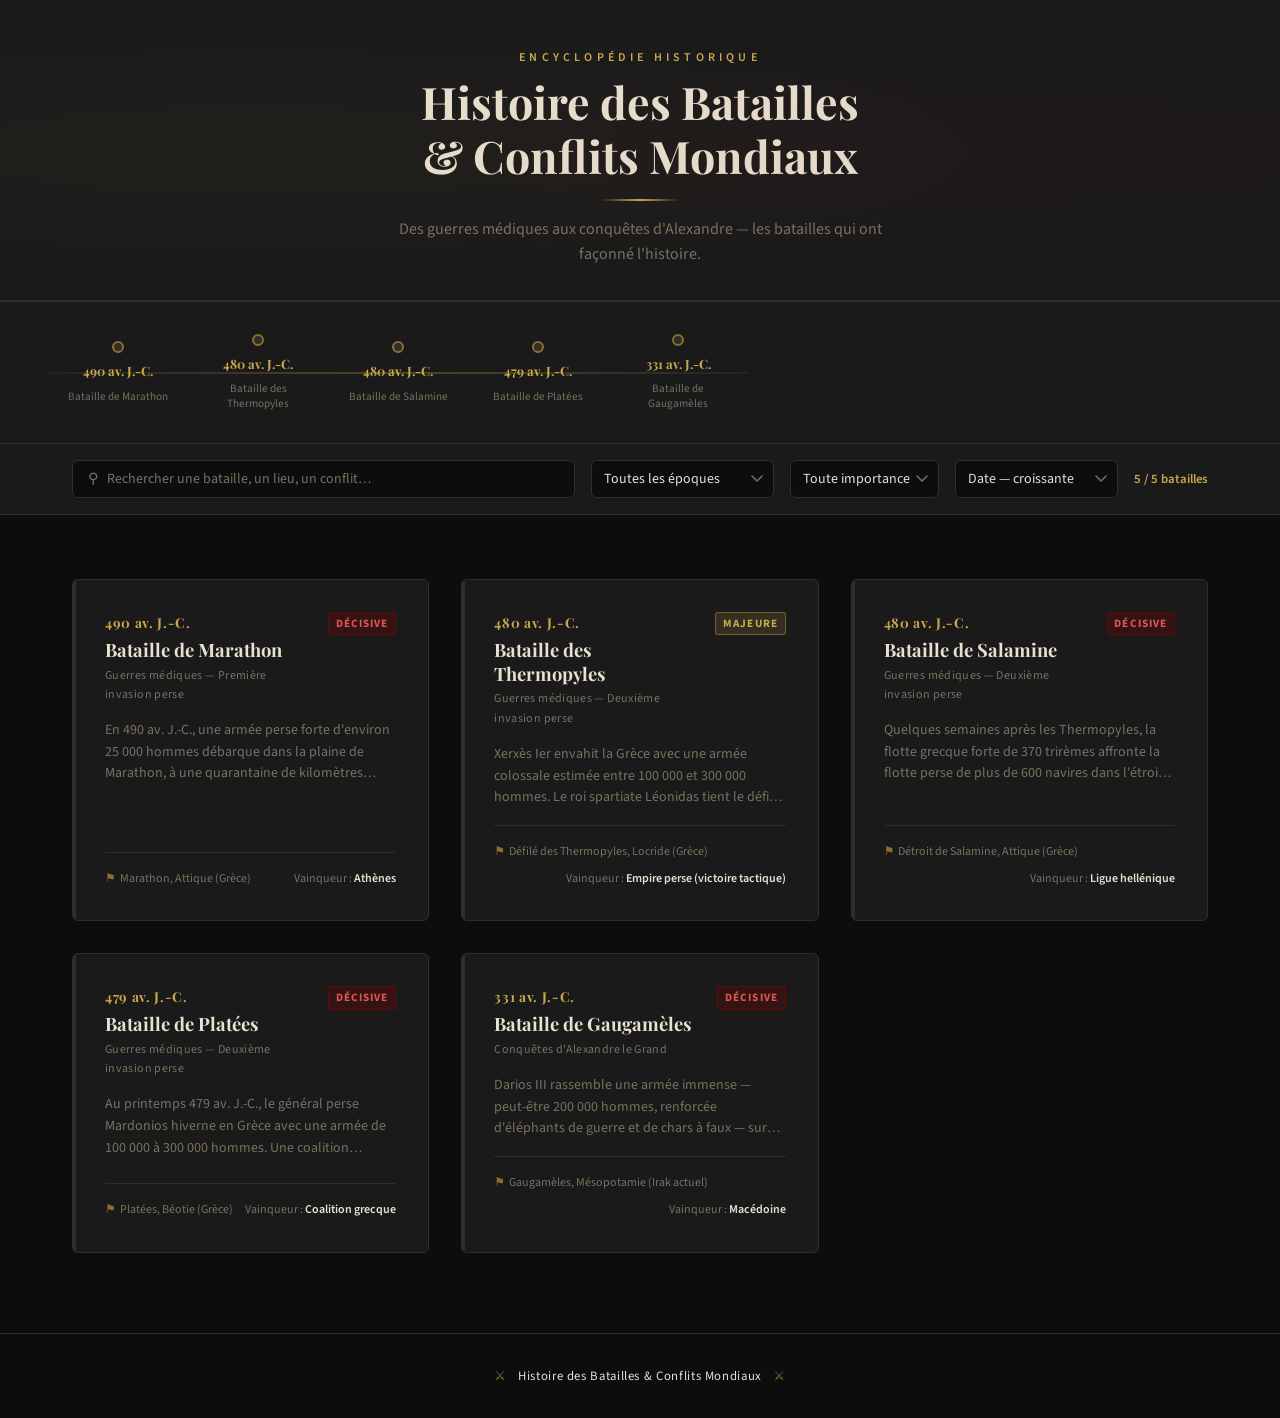
==== index.html @ ebb573db "Initialisation du projet Histoire des Batailles Webapp historique en HTML/CSS/JS vanilla recensant l" ====
<!DOCTYPE html>
<html lang="fr">
<head>
  <meta charset="UTF-8">
  <meta name="viewport" content="width=device-width, initial-scale=1.0">
  <meta name="description" content="Encyclopédie des grandes batailles et conflits de l'histoire mondiale. Explorez Marathon, Thermopyles, Gaugamèles et bien d'autres.">

  <title>Histoire des Batailles &amp; Conflits Mondiaux</title>

  <!-- Polices Google Fonts -->
  <link rel="preconnect" href="https://fonts.googleapis.com">
  <link rel="preconnect" href="https://fonts.gstatic.com" crossorigin>
  <link href="https://fonts.googleapis.com/css2?family=Playfair+Display:wght@400;700&family=Source+Sans+Pro:wght@400;600&display=swap" rel="stylesheet">

  <link rel="stylesheet" href="css/style.css">
</head>

<body data-page="accueil">

  <!-- ======================================================
       EN-TÊTE DU SITE
       ====================================================== -->
  <header class="site-entete" role="banner">
    <div class="conteneur">
      <p class="site-entete__surtitre">Encyclopédie historique</p>
      <h1 class="site-entete__titre">Histoire des Batailles<br>&amp; Conflits Mondiaux</h1>
      <p class="site-entete__sous-titre">
        Des guerres médiques aux conquêtes d'Alexandre — les batailles qui ont façonné l'histoire.
      </p>
    </div>
  </header>

  <!-- ======================================================
       FRISE CHRONOLOGIQUE
       ====================================================== -->
  <section class="frise" aria-label="Frise chronologique des batailles">
    <div class="frise__piste" id="frise-piste" role="list">
      <div class="frise__axe" id="frise-axe">
        <!-- Généré dynamiquement par construireFrise() dans app.js -->
      </div>
    </div>
  </section>

  <!-- ======================================================
       CONTENU PRINCIPAL
       ====================================================== -->
  <main id="contenu-principal">

    <!-- Barre de filtres (sticky) -->
    <div class="barre-filtres" role="search" aria-label="Filtrer les batailles">
      <div class="conteneur">
        <div class="barre-filtres__interieur">

          <!-- Recherche textuelle -->
          <div class="champ-recherche">
            <span class="champ-recherche__icone" aria-hidden="true">⚲</span>
            <input
              type="search"
              id="champ-recherche"
              name="recherche"
              placeholder="Rechercher une bataille, un lieu, un conflit…"
              autocomplete="off"
              spellcheck="false"
              aria-label="Rechercher une bataille"
            >
          </div>

          <!-- Filtre par époque -->
          <select
            id="filtre-epoque"
            class="filtre-select"
            aria-label="Filtrer par époque"
          >
            <option value="toutes">Toutes les époques</option>
            <option value="antiquite">Antiquité</option>
            <option value="moyen-age">Moyen Âge</option>
            <option value="moderne">Époque moderne</option>
            <option value="contemporaine">Époque contemporaine</option>
            <option value="xxe">XXe siècle</option>
          </select>

          <!-- Filtre par importance -->
          <select
            id="filtre-importance"
            class="filtre-select"
            aria-label="Filtrer par importance"
          >
            <option value="toutes">Toute importance</option>
            <option value="decisive">Décisive</option>
            <option value="majeure">Majeure</option>
            <option value="notable">Notable</option>
          </select>

          <!-- Tri -->
          <select
            id="filtre-tri"
            class="filtre-select"
            aria-label="Trier les batailles"
          >
            <option value="date-asc">Date — croissante</option>
            <option value="date-desc">Date — décroissante</option>
            <option value="nom-asc">Nom — A → Z</option>
            <option value="nom-desc">Nom — Z → A</option>
          </select>

          <!-- Compteur de résultats -->
          <p class="compteur-resultats" aria-live="polite" aria-atomic="true">
            <span id="compteur-resultats"></span>
          </p>

        </div>
      </div>
    </div>

    <!-- Grille des batailles -->
    <section class="section-batailles" aria-label="Liste des batailles">
      <div class="conteneur">
        <div
          class="grille-batailles"
          id="grille-batailles"
          role="list"
          aria-label="Cartes des batailles"
        >
          <!-- Généré dynamiquement par afficherBatailles() dans app.js -->
        </div>
      </div>
    </section>

  </main>

  <!-- ======================================================
       PIED DE PAGE
       ====================================================== -->
  <footer class="site-pied" role="contentinfo">
    <div class="conteneur">
      <p>
        <span class="site-pied__ornement" aria-hidden="true">⚔</span>
        Histoire des Batailles &amp; Conflits Mondiaux
        <span class="site-pied__ornement" aria-hidden="true">⚔</span>
      </p>
    </div>
  </footer>

  <!-- Scripts — data.js doit être chargé avant app.js -->
  <script src="js/data.js"></script>
  <script src="js/app.js"></script>

</body>
</html>
---- css/style.css ----
/* ============================================================
   style.css — Histoire des Batailles & Conflits Mondiaux
   Design : "Historique Moderne" — sombre, élégant, sobre
   ============================================================ */

/* ------------------------------------------------------------
   1. VARIABLES & RESET
   ------------------------------------------------------------ */

:root {
  /* Palette */
  --couleur-fond:        #0d0d0d;
  --couleur-surface:     #1a1a1a;
  --couleur-surface-2:   #222222;
  --couleur-bordure:     #2e2e2e;
  --couleur-accent:      #c9a84c;
  --couleur-accent-dim:  #8a6f2e;
  --couleur-accent-2:    #8b0000;
  --couleur-texte:       #e8e0d0;
  --couleur-texte-dim:   #7a7060;

  /* Typographie */
  --police-titre:  'Playfair Display', Georgia, 'Times New Roman', serif;
  --police-corps:  'Source Sans Pro', 'Segoe UI', system-ui, sans-serif;
  --taille-base:   16px;
  --interligne:    1.6;

  /* Espacements */
  --espace-xs:  0.25rem;
  --espace-s:   0.5rem;
  --espace-m:   1rem;
  --espace-l:   2rem;
  --espace-xl:  3rem;
  --espace-xxl: 5rem;

  /* Rayons */
  --rayon-s: 3px;
  --rayon-m: 6px;

  /* Transitions */
  --transition: 0.25s ease;

  /* Largeur contenu */
  --largeur-max: 1200px;
}

*,
*::before,
*::after {
  box-sizing: border-box;
  margin: 0;
  padding: 0;
}

html {
  font-size: var(--taille-base);
  scroll-behavior: smooth;
}

body {
  background-color: var(--couleur-fond);
  color: var(--couleur-texte);
  font-family: var(--police-corps);
  line-height: var(--interligne);
  min-height: 100vh;
}

/* ------------------------------------------------------------
   2. TYPOGRAPHIE
   ------------------------------------------------------------ */

h1, h2, h3, h4 {
  font-family: var(--police-titre);
  font-weight: 700;
  line-height: 1.2;
  color: var(--couleur-texte);
}

h1 { font-size: clamp(1.8rem, 4vw, 2.8rem); }
h2 { font-size: clamp(1.4rem, 3vw, 2rem); }
h3 { font-size: clamp(1.1rem, 2vw, 1.4rem); }
h4 { font-size: 1rem; letter-spacing: 0.05em; text-transform: uppercase; }

p {
  margin-bottom: var(--espace-m);
  color: var(--couleur-texte);
}

p:last-child {
  margin-bottom: 0;
}

a {
  color: var(--couleur-accent);
  text-decoration: none;
  transition: color var(--transition);
}

a:hover {
  color: var(--couleur-texte);
}

strong {
  color: var(--couleur-accent);
  font-weight: 600;
}

/* ------------------------------------------------------------
   3. UTILITAIRES
   ------------------------------------------------------------ */

.conteneur {
  width: 100%;
  max-width: var(--largeur-max);
  margin: 0 auto;
  padding: 0 var(--espace-l);
}

/* Séparateur ornemental */
.separateur {
  display: flex;
  align-items: center;
  gap: var(--espace-m);
  margin: var(--espace-l) 0;
  color: var(--couleur-accent-dim);
  font-family: var(--police-titre);
  font-size: 1.2rem;
  letter-spacing: 0.2em;
}

.separateur::before,
.separateur::after {
  content: '';
  flex: 1;
  height: 1px;
  background: linear-gradient(to right, transparent, var(--couleur-accent-dim), transparent);
}

/* Badge importance */
.badge {
  display: inline-block;
  padding: 0.15em 0.6em;
  font-size: 0.7rem;
  font-family: var(--police-corps);
  font-weight: 700;
  letter-spacing: 0.1em;
  text-transform: uppercase;
  border-radius: var(--rayon-s);
  white-space: nowrap;
}

.badge-decisive {
  background-color: rgba(139, 0, 0, 0.25);
  color: #e05555;
  border: 1px solid rgba(139, 0, 0, 0.5);
}

.badge-majeure {
  background-color: rgba(201, 168, 76, 0.15);
  color: var(--couleur-accent);
  border: 1px solid rgba(201, 168, 76, 0.4);
}

.badge-notable {
  background-color: rgba(122, 112, 96, 0.15);
  color: var(--couleur-texte-dim);
  border: 1px solid rgba(122, 112, 96, 0.4);
}

/* Icône ornementale */
.ornement {
  color: var(--couleur-accent-dim);
  font-size: 1.4rem;
  line-height: 1;
}

/* ------------------------------------------------------------
   4. EN-TÊTE DU SITE
   ------------------------------------------------------------ */

.site-entete {
  position: relative;
  background-color: var(--couleur-surface);
  border-bottom: 1px solid var(--couleur-bordure);
  padding: var(--espace-xl) 0 var(--espace-l);
  text-align: center;
  overflow: hidden;
}

/* Texture de fond subtile */
.site-entete::before {
  content: '';
  position: absolute;
  inset: 0;
  background-image:
    radial-gradient(ellipse at 20% 50%, rgba(201, 168, 76, 0.04) 0%, transparent 60%),
    radial-gradient(ellipse at 80% 50%, rgba(139, 0, 0, 0.04) 0%, transparent 60%);
  pointer-events: none;
}

.site-entete__surtitre {
  font-family: var(--police-corps);
  font-size: 0.75rem;
  font-weight: 600;
  letter-spacing: 0.35em;
  text-transform: uppercase;
  color: var(--couleur-accent);
  margin-bottom: var(--espace-s);
}

.site-entete__titre {
  margin-bottom: var(--espace-s);
}

/* Ligne décorative sous le titre */
.site-entete__titre::after {
  content: '';
  display: block;
  width: 80px;
  height: 2px;
  background: linear-gradient(to right, transparent, var(--couleur-accent), transparent);
  margin: var(--espace-m) auto 0;
}

.site-entete__sous-titre {
  color: var(--couleur-texte-dim);
  font-size: 1rem;
  max-width: 500px;
  margin: var(--espace-m) auto 0;
}

/* ------------------------------------------------------------
   5. NAVIGATION / BARRE DE RETOUR
   ------------------------------------------------------------ */

.barre-nav {
  display: flex;
  align-items: center;
  gap: var(--espace-m);
  padding: var(--espace-m) 0;
  border-bottom: 1px solid var(--couleur-bordure);
  margin-bottom: var(--espace-l);
}

.btn-retour {
  display: inline-flex;
  align-items: center;
  gap: var(--espace-s);
  color: var(--couleur-texte-dim);
  font-size: 0.875rem;
  letter-spacing: 0.05em;
  transition: color var(--transition);
  cursor: pointer;
  background: none;
  border: none;
  font-family: var(--police-corps);
}

.btn-retour:hover {
  color: var(--couleur-accent);
}

.btn-retour__fleche {
  font-size: 1rem;
  transition: transform var(--transition);
}

.btn-retour:hover .btn-retour__fleche {
  transform: translateX(-3px);
}

/* ------------------------------------------------------------
   6. FRISE CHRONOLOGIQUE
   ------------------------------------------------------------ */

.frise {
  background-color: var(--couleur-surface);
  border-top: 1px solid var(--couleur-bordure);
  border-bottom: 1px solid var(--couleur-bordure);
  padding: var(--espace-m) 0;
  overflow: hidden;
  position: relative;
}

/* Dégradés de fondu sur les bords */
.frise::before,
.frise::after {
  content: '';
  position: absolute;
  top: 0;
  bottom: 0;
  width: 80px;
  z-index: 2;
  pointer-events: none;
}

.frise::before {
  left: 0;
  background: linear-gradient(to right, var(--couleur-surface), transparent);
}

.frise::after {
  right: 0;
  background: linear-gradient(to left, var(--couleur-surface), transparent);
}

.frise__piste {
  display: flex;
  align-items: center;
  gap: 0;
  overflow-x: auto;
  scrollbar-width: none; /* Firefox */
  padding: var(--espace-s) var(--espace-xl);
  cursor: grab;
  user-select: none;
}

.frise__piste::-webkit-scrollbar {
  display: none;
}

.frise__piste:active {
  cursor: grabbing;
}

/* Axe de la frise */
.frise__axe {
  display: flex;
  align-items: center;
  gap: 0;
  position: relative;
}

.frise__axe::before {
  content: '';
  position: absolute;
  top: 50%;
  left: 0;
  right: 0;
  height: 1px;
  background: linear-gradient(to right, var(--couleur-bordure), var(--couleur-accent-dim), var(--couleur-bordure));
  transform: translateY(-50%);
  z-index: 0;
}

/* Élément de la frise */
.frise__item {
  display: flex;
  flex-direction: column;
  align-items: center;
  gap: var(--espace-s);
  min-width: 140px;
  padding: var(--espace-s);
  position: relative;
  z-index: 1;
  cursor: pointer;
  transition: transform var(--transition);
}

.frise__item:hover {
  transform: translateY(-2px);
}

.frise__item--actif .frise__point {
  background-color: var(--couleur-accent);
  box-shadow: 0 0 0 4px rgba(201, 168, 76, 0.2);
}

.frise__point {
  width: 12px;
  height: 12px;
  border-radius: 50%;
  background-color: var(--couleur-bordure);
  border: 2px solid var(--couleur-accent-dim);
  transition: background-color var(--transition), box-shadow var(--transition);
  flex-shrink: 0;
}

.frise__item:hover .frise__point {
  background-color: var(--couleur-accent);
}

.frise__date {
  font-family: var(--police-titre);
  font-size: 0.8rem;
  color: var(--couleur-accent);
  font-weight: 700;
  white-space: nowrap;
}

.frise__nom {
  font-size: 0.7rem;
  color: var(--couleur-texte-dim);
  text-align: center;
  line-height: 1.3;
  max-width: 110px;
  transition: color var(--transition);
}

.frise__item:hover .frise__nom {
  color: var(--couleur-texte);
}

/* ------------------------------------------------------------
   7. BARRE DE FILTRES
   ------------------------------------------------------------ */

.barre-filtres {
  background-color: var(--couleur-surface);
  border-bottom: 1px solid var(--couleur-bordure);
  padding: var(--espace-m) 0;
  position: sticky;
  top: 0;
  z-index: 10;
}

.barre-filtres__interieur {
  display: flex;
  flex-wrap: wrap;
  align-items: center;
  gap: var(--espace-m);
}

/* Champ de recherche */
.champ-recherche {
  position: relative;
  flex: 1;
  min-width: 220px;
}

.champ-recherche__icone {
  position: absolute;
  left: var(--espace-m);
  top: 50%;
  transform: translateY(-50%);
  color: var(--couleur-texte-dim);
  font-size: 0.9rem;
  pointer-events: none;
}

#champ-recherche {
  width: 100%;
  background-color: var(--couleur-fond);
  border: 1px solid var(--couleur-bordure);
  border-radius: var(--rayon-m);
  color: var(--couleur-texte);
  font-family: var(--police-corps);
  font-size: 0.875rem;
  padding: 0.55em 1em 0.55em 2.4em;
  transition: border-color var(--transition), box-shadow var(--transition);
  outline: none;
}

#champ-recherche::placeholder {
  color: var(--couleur-texte-dim);
}

#champ-recherche:focus {
  border-color: var(--couleur-accent-dim);
  box-shadow: 0 0 0 3px rgba(201, 168, 76, 0.1);
}

/* Selects */
.filtre-select {
  background-color: var(--couleur-fond);
  border: 1px solid var(--couleur-bordure);
  border-radius: var(--rayon-m);
  color: var(--couleur-texte);
  font-family: var(--police-corps);
  font-size: 0.875rem;
  padding: 0.55em 2em 0.55em 0.85em;
  cursor: pointer;
  transition: border-color var(--transition);
  outline: none;
  appearance: none;
  background-image: url("data:image/svg+xml,%3Csvg xmlns='http://www.w3.org/2000/svg' width='12' height='8' viewBox='0 0 12 8'%3E%3Cpath d='M1 1l5 5 5-5' stroke='%237a7060' stroke-width='1.5' fill='none' stroke-linecap='round'/%3E%3C/svg%3E");
  background-repeat: no-repeat;
  background-position: right 0.7em center;
}

.filtre-select:focus,
.filtre-select:hover {
  border-color: var(--couleur-accent-dim);
}

.filtre-select option {
  background-color: var(--couleur-surface);
}

/* Compteur de résultats */
.compteur-resultats {
  font-size: 0.8rem;
  color: var(--couleur-texte-dim);
  margin-left: auto;
  white-space: nowrap;
}

.compteur-resultats span {
  color: var(--couleur-accent);
  font-weight: 600;
}

/* ------------------------------------------------------------
   8. GRILLE DE CARTES
   ------------------------------------------------------------ */

.section-batailles {
  padding: var(--espace-l) 0 var(--espace-xxl);
}

.grille-batailles {
  display: grid;
  grid-template-columns: repeat(auto-fill, minmax(320px, 1fr));
  gap: var(--espace-l);
  margin-top: var(--espace-l);
}

/* Message "aucun résultat" */
.message-vide {
  grid-column: 1 / -1;
  text-align: center;
  padding: var(--espace-xxl) 0;
  color: var(--couleur-texte-dim);
}

.message-vide__icone {
  font-size: 2.5rem;
  margin-bottom: var(--espace-m);
  opacity: 0.4;
}

.message-vide__titre {
  font-family: var(--police-titre);
  font-size: 1.2rem;
  color: var(--couleur-texte-dim);
  margin-bottom: var(--espace-s);
}

/* ------------------------------------------------------------
   9. CARTE DE BATAILLE
   ------------------------------------------------------------ */

.carte-bataille {
  background-color: var(--couleur-surface);
  border: 1px solid var(--couleur-bordure);
  border-radius: var(--rayon-m);
  padding: var(--espace-l);
  cursor: pointer;
  transition:
    border-color var(--transition),
    transform var(--transition),
    box-shadow var(--transition);
  display: flex;
  flex-direction: column;
  gap: var(--espace-m);
  position: relative;
  overflow: hidden;
}

/* Barre colorée sur le bord gauche */
.carte-bataille::before {
  content: '';
  position: absolute;
  left: 0;
  top: 0;
  bottom: 0;
  width: 3px;
  background-color: var(--couleur-bordure);
  transition: background-color var(--transition);
}

.carte-bataille:hover::before {
  background-color: var(--couleur-accent);
}

.carte-bataille:hover {
  border-color: var(--couleur-accent-dim);
  transform: translateY(-3px);
  box-shadow:
    0 8px 24px rgba(0, 0, 0, 0.4),
    0 0 0 1px rgba(201, 168, 76, 0.1);
}

/* En-tête de la carte */
.carte-bataille__entete {
  display: flex;
  align-items: flex-start;
  justify-content: space-between;
  gap: var(--espace-m);
}

.carte-bataille__date {
  font-family: var(--police-titre);
  font-size: 0.85rem;
  color: var(--couleur-accent);
  font-weight: 700;
  letter-spacing: 0.05em;
  white-space: nowrap;
}

.carte-bataille__nom {
  font-family: var(--police-titre);
  font-size: 1.15rem;
  color: var(--couleur-texte);
  line-height: 1.3;
  margin: var(--espace-xs) 0;
}

.carte-bataille__conflit {
  font-size: 0.75rem;
  color: var(--couleur-texte-dim);
  letter-spacing: 0.03em;
}

/* Corps de la carte */
.carte-bataille__corps {
  flex: 1;
}

.carte-bataille__description {
  font-size: 0.875rem;
  color: var(--couleur-texte-dim);
  line-height: 1.55;
  /* Limite à 3 lignes */
  display: -webkit-box;
  -webkit-line-clamp: 3;
  -webkit-box-orient: vertical;
  overflow: hidden;
  margin-bottom: 0;
}

/* Métadonnées */
.carte-bataille__meta {
  display: flex;
  flex-wrap: wrap;
  align-items: center;
  gap: var(--espace-s);
  padding-top: var(--espace-m);
  border-top: 1px solid var(--couleur-bordure);
}

.carte-bataille__lieu {
  display: flex;
  align-items: center;
  gap: var(--espace-xs);
  font-size: 0.75rem;
  color: var(--couleur-texte-dim);
}

.carte-bataille__lieu-icone {
  color: var(--couleur-accent-dim);
}

.carte-bataille__vainqueur {
  margin-left: auto;
  font-size: 0.75rem;
  color: var(--couleur-texte-dim);
}

.carte-bataille__vainqueur strong {
  color: var(--couleur-texte);
  font-size: inherit;
}

/* ------------------------------------------------------------
   10. PAGE DÉTAIL D'UNE BATAILLE
   ------------------------------------------------------------ */

.page-detail {
  padding-bottom: var(--espace-xxl);
}

/* En-tête de la bataille */
.detail-entete {
  padding: var(--espace-xl) 0 var(--espace-l);
  border-bottom: 1px solid var(--couleur-bordure);
  position: relative;
}

.detail-entete::after {
  content: '';
  position: absolute;
  bottom: -1px;
  left: 0;
  width: 60px;
  height: 2px;
  background-color: var(--couleur-accent);
}

.detail-entete__surtitre {
  display: flex;
  align-items: center;
  gap: var(--espace-m);
  margin-bottom: var(--espace-m);
  flex-wrap: wrap;
}

.detail-entete__date {
  font-family: var(--police-titre);
  font-size: 1rem;
  color: var(--couleur-accent);
  font-weight: 700;
}

.detail-entete__conflit {
  font-size: 0.8rem;
  color: var(--couleur-texte-dim);
  letter-spacing: 0.05em;
}

.detail-entete__titre {
  margin-bottom: var(--espace-m);
}

.detail-entete__lieu {
  display: flex;
  align-items: center;
  gap: var(--espace-s);
  font-size: 0.9rem;
  color: var(--couleur-texte-dim);
}

/* Corps du détail */
.detail-corps {
  display: grid;
  grid-template-columns: 1fr 340px;
  gap: var(--espace-xl);
  margin-top: var(--espace-xl);
  align-items: start;
}

/* Colonne principale */
.detail-principal {
  display: flex;
  flex-direction: column;
  gap: var(--espace-l);
}

.detail-section__titre {
  display: flex;
  align-items: center;
  gap: var(--espace-m);
  margin-bottom: var(--espace-m);
  color: var(--couleur-accent);
  font-size: 0.75rem;
  font-weight: 700;
  letter-spacing: 0.2em;
  text-transform: uppercase;
}

.detail-section__titre::after {
  content: '';
  flex: 1;
  height: 1px;
  background-color: var(--couleur-bordure);
}

.detail-section__texte {
  color: var(--couleur-texte);
  font-size: 0.975rem;
  line-height: 1.75;
}

/* Colonne latérale — fiche récapitulative */
.detail-fiche {
  background-color: var(--couleur-surface);
  border: 1px solid var(--couleur-bordure);
  border-radius: var(--rayon-m);
  overflow: hidden;
  position: sticky;
  top: calc(var(--espace-l) + 60px);
}

.detail-fiche__titre {
  background-color: var(--couleur-surface-2);
  border-bottom: 1px solid var(--couleur-bordure);
  padding: var(--espace-m) var(--espace-l);
  font-size: 0.7rem;
  font-weight: 700;
  letter-spacing: 0.2em;
  text-transform: uppercase;
  color: var(--couleur-accent);
}

.detail-fiche__contenu {
  padding: 0;
}

.detail-fiche__ligne {
  display: flex;
  gap: var(--espace-m);
  padding: var(--espace-m) var(--espace-l);
  border-bottom: 1px solid var(--couleur-bordure);
}

.detail-fiche__ligne:last-child {
  border-bottom: none;
}

.detail-fiche__cle {
  font-size: 0.75rem;
  color: var(--couleur-texte-dim);
  text-transform: uppercase;
  letter-spacing: 0.08em;
  min-width: 90px;
  flex-shrink: 0;
  padding-top: 0.1em;
}

.detail-fiche__valeur {
  font-size: 0.875rem;
  color: var(--couleur-texte);
  line-height: 1.4;
}

/* Belligérants */
.detail-belligerants {
  background-color: var(--couleur-surface);
  border: 1px solid var(--couleur-bordure);
  border-radius: var(--rayon-m);
  padding: var(--espace-l);
  display: grid;
  grid-template-columns: 1fr auto 1fr;
  align-items: center;
  gap: var(--espace-m);
  text-align: center;
}

.belligerant__label {
  font-size: 0.65rem;
  color: var(--couleur-texte-dim);
  letter-spacing: 0.15em;
  text-transform: uppercase;
  margin-bottom: var(--espace-xs);
}

.belligerant__nom {
  font-family: var(--police-titre);
  font-size: 1rem;
  color: var(--couleur-texte);
  line-height: 1.3;
}

.belligerant--vainqueur .belligerant__nom {
  color: var(--couleur-accent);
}

.belligerant__couronne {
  font-size: 1rem;
  display: block;
  margin-bottom: var(--espace-xs);
}

.vs-separateur {
  font-family: var(--police-titre);
  font-size: 1.5rem;
  color: var(--couleur-accent-2);
  font-weight: 700;
  opacity: 0.7;
}

/* ------------------------------------------------------------
   11. MESSAGE D'ERREUR (bataille non trouvée)
   ------------------------------------------------------------ */

.page-erreur {
  display: flex;
  flex-direction: column;
  align-items: center;
  justify-content: center;
  min-height: 50vh;
  text-align: center;
  padding: var(--espace-xxl) var(--espace-l);
}

.page-erreur__code {
  font-family: var(--police-titre);
  font-size: 5rem;
  color: var(--couleur-bordure);
  line-height: 1;
  margin-bottom: var(--espace-m);
}

.page-erreur__titre {
  font-size: 1.3rem;
  color: var(--couleur-texte-dim);
  margin-bottom: var(--espace-s);
}

.page-erreur__message {
  font-size: 0.9rem;
  color: var(--couleur-texte-dim);
  max-width: 380px;
  margin-bottom: var(--espace-l);
}

/* ------------------------------------------------------------
   12. PIED DE PAGE
   ------------------------------------------------------------ */

.site-pied {
  border-top: 1px solid var(--couleur-bordure);
  padding: var(--espace-l) 0;
  text-align: center;
  color: var(--couleur-texte-dim);
  font-size: 0.8rem;
  letter-spacing: 0.05em;
}

.site-pied__ornement {
  color: var(--couleur-accent-dim);
  margin: 0 var(--espace-s);
}

/* ------------------------------------------------------------
   13. RESPONSIVE
   ------------------------------------------------------------ */

@media (max-width: 900px) {
  .detail-corps {
    grid-template-columns: 1fr;
  }

  .detail-fiche {
    position: static;
  }
}

@media (max-width: 640px) {
  .conteneur {
    padding: 0 var(--espace-m);
  }

  .grille-batailles {
    grid-template-columns: 1fr;
  }

  .barre-filtres__interieur {
    flex-direction: column;
    align-items: stretch;
  }

  .champ-recherche {
    min-width: unset;
  }

  .compteur-resultats {
    margin-left: 0;
  }

  .detail-belligerants {
    grid-template-columns: 1fr;
    gap: var(--espace-s);
  }

  .vs-separateur {
    transform: rotate(90deg);
  }
}

@media (max-width: 480px) {
  .site-entete {
    padding: var(--espace-l) 0 var(--espace-m);
  }

  .carte-bataille {
    padding: var(--espace-m);
  }

  .detail-entete__surtitre {
    flex-direction: column;
    align-items: flex-start;
    gap: var(--espace-xs);
  }
}
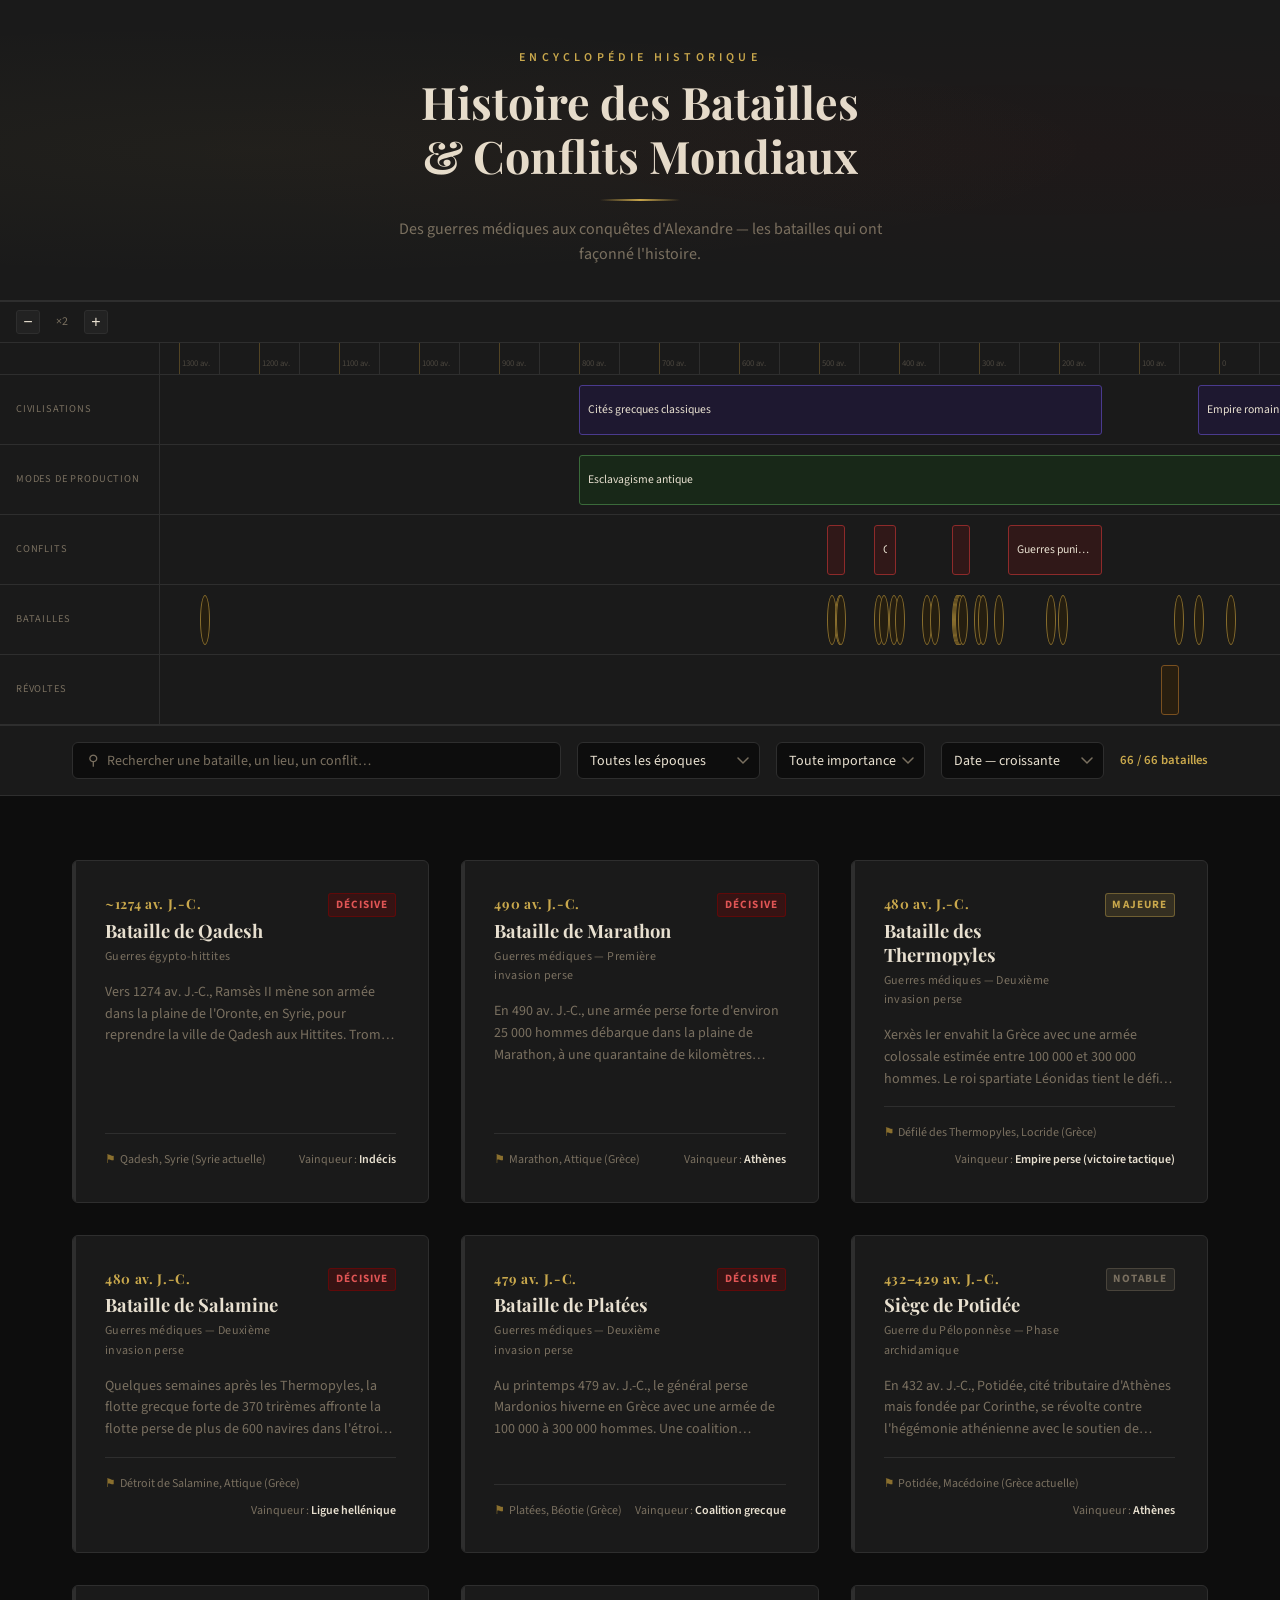
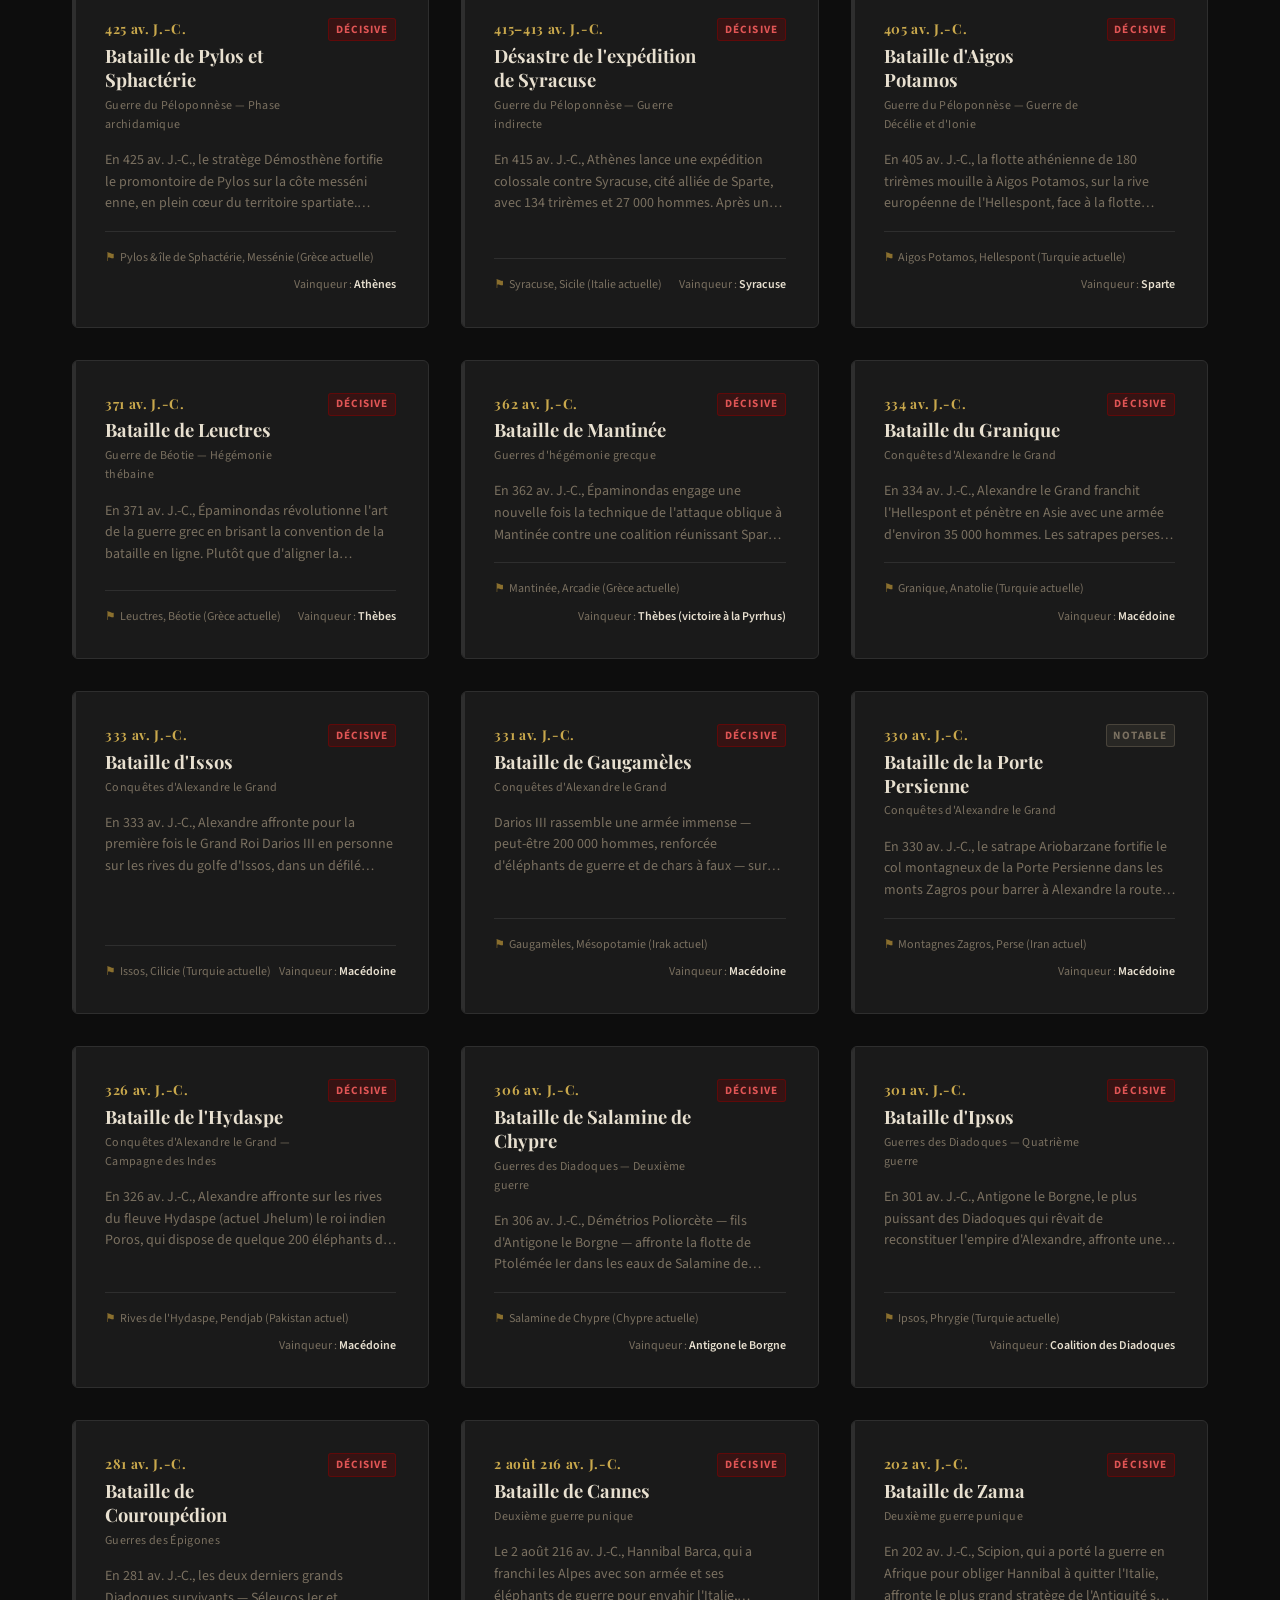
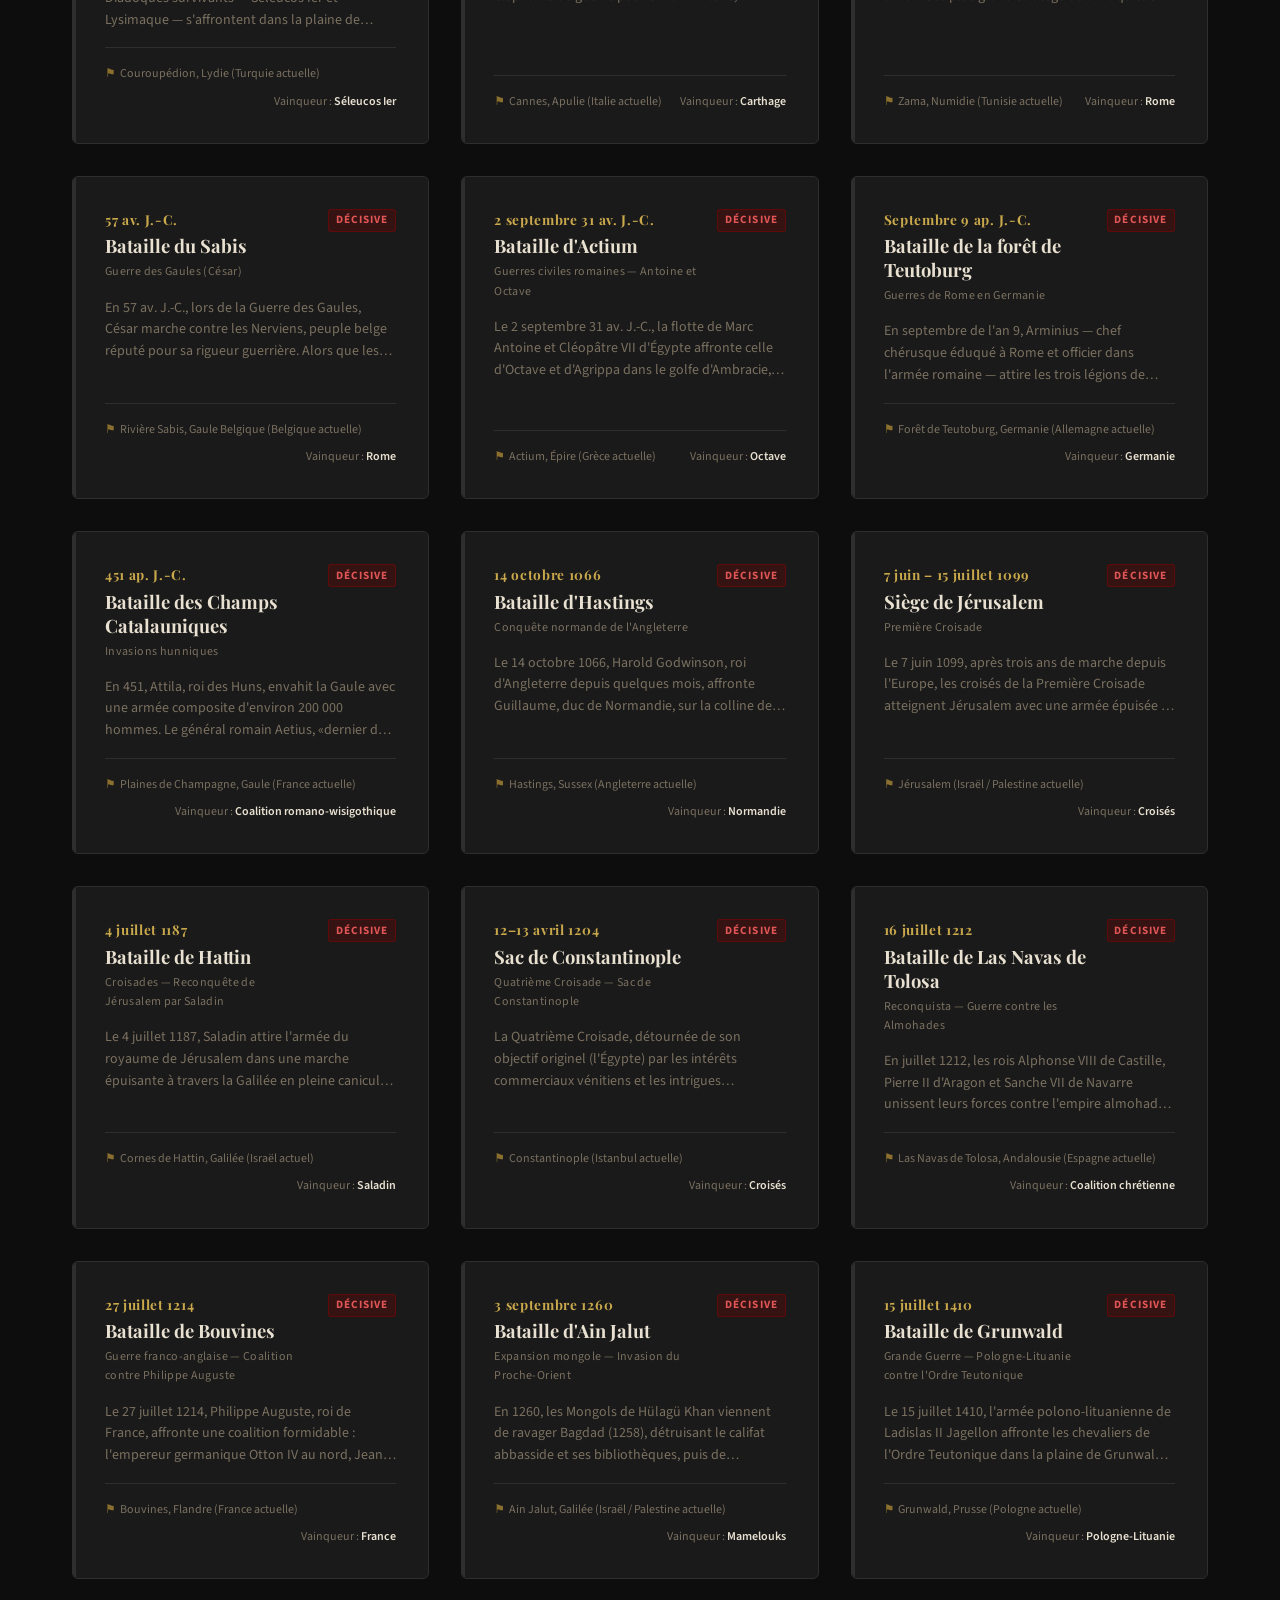
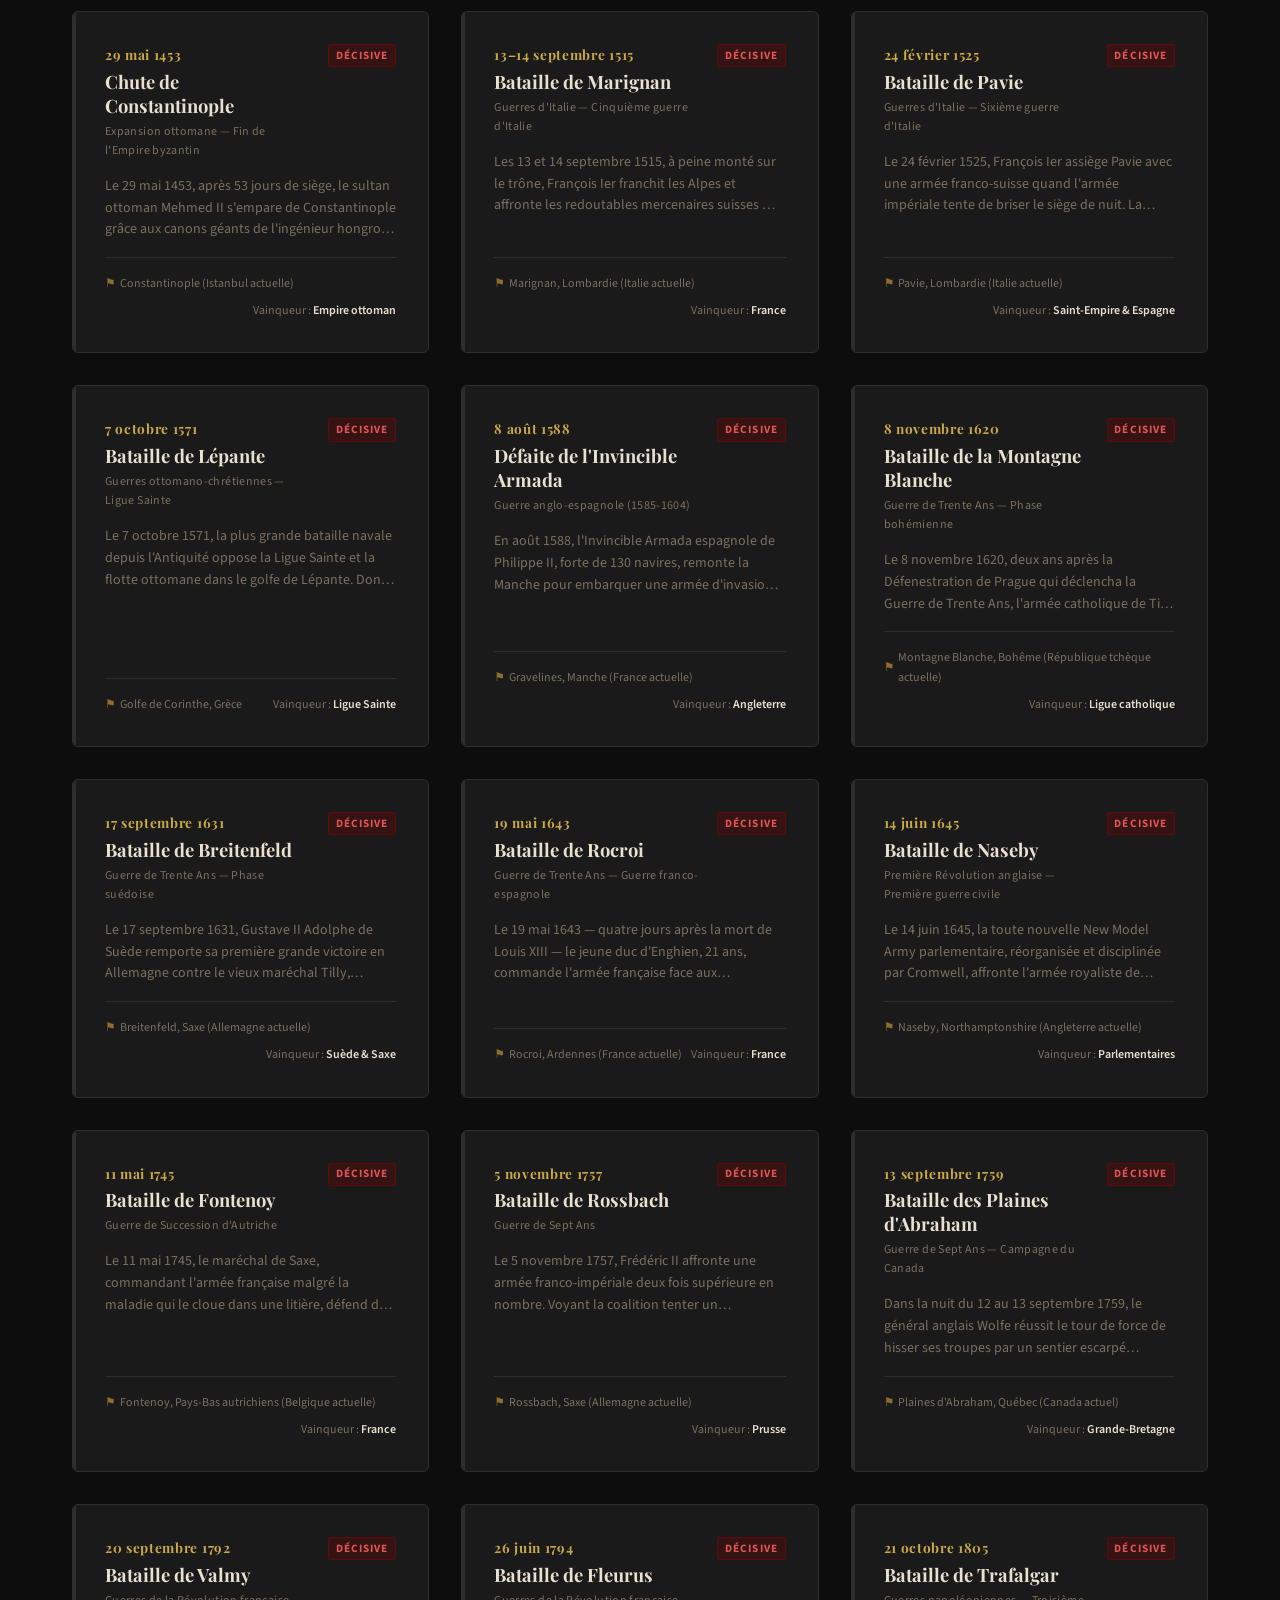
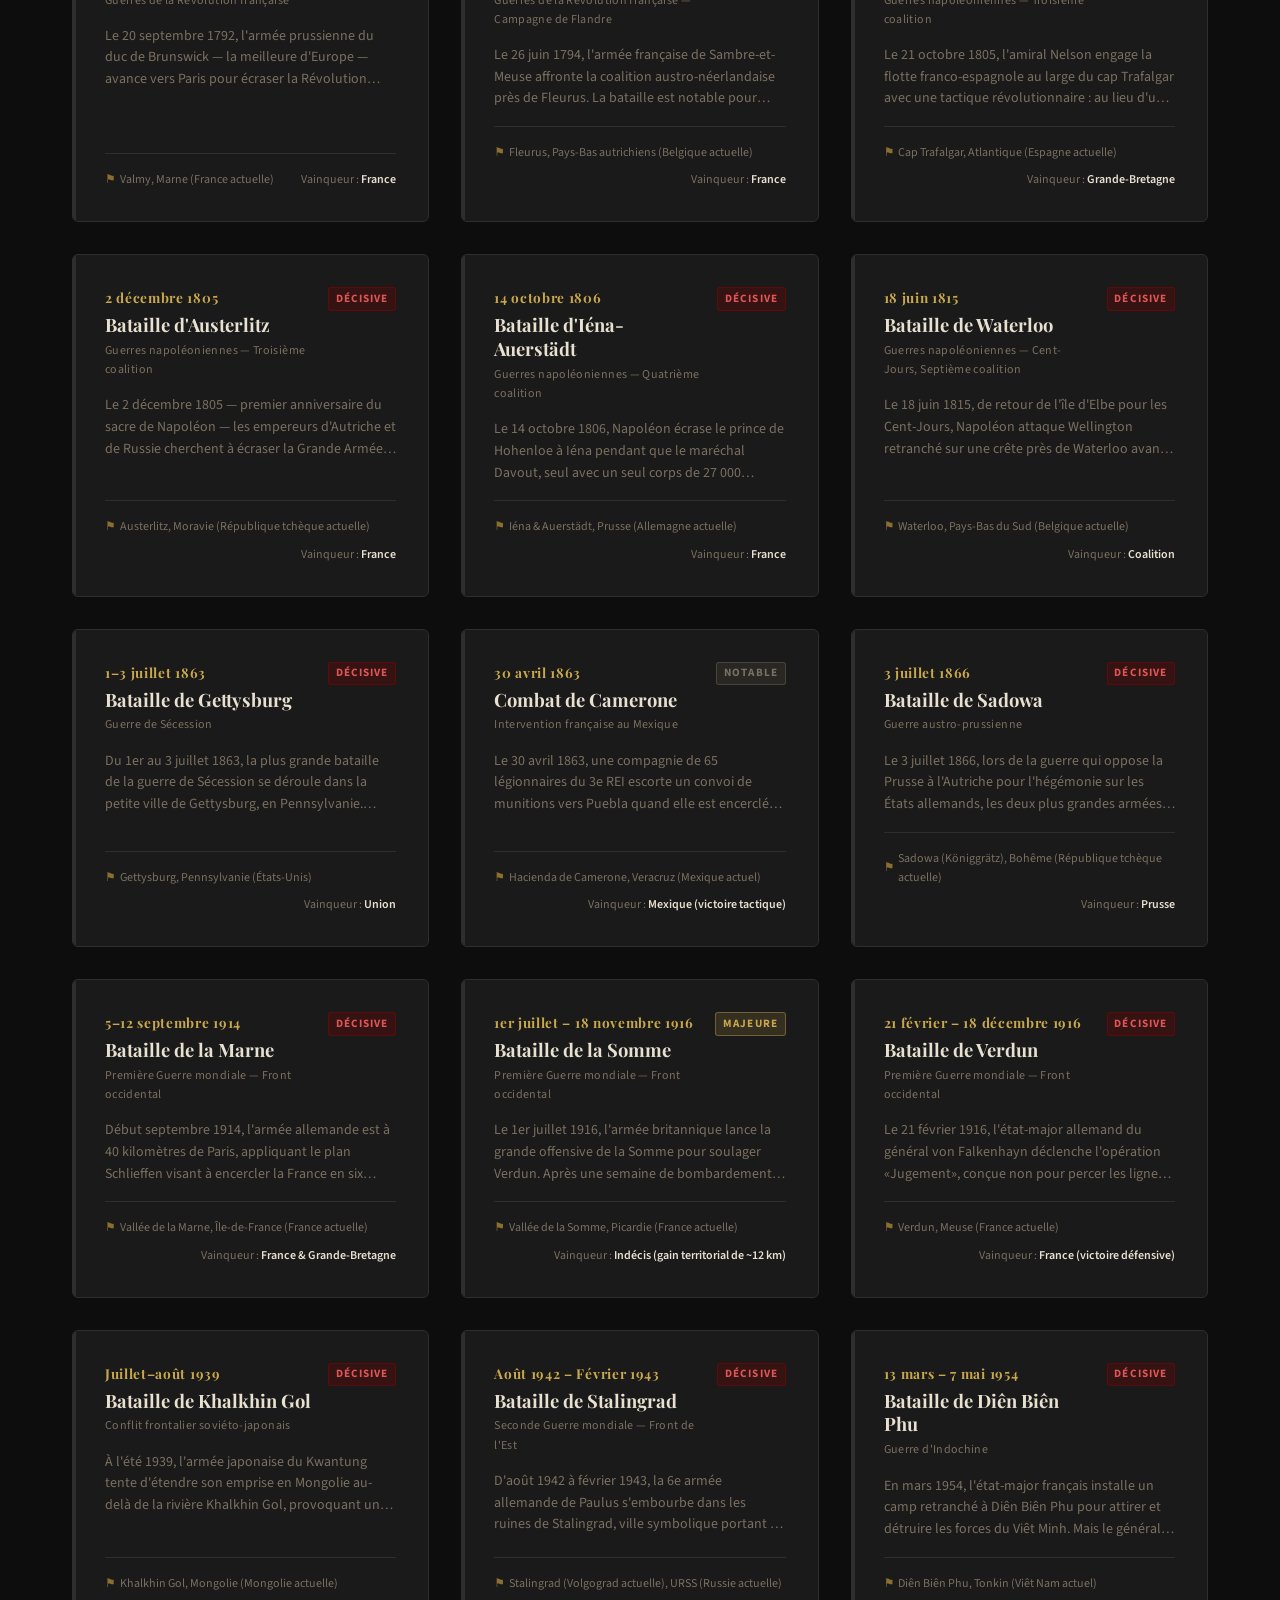
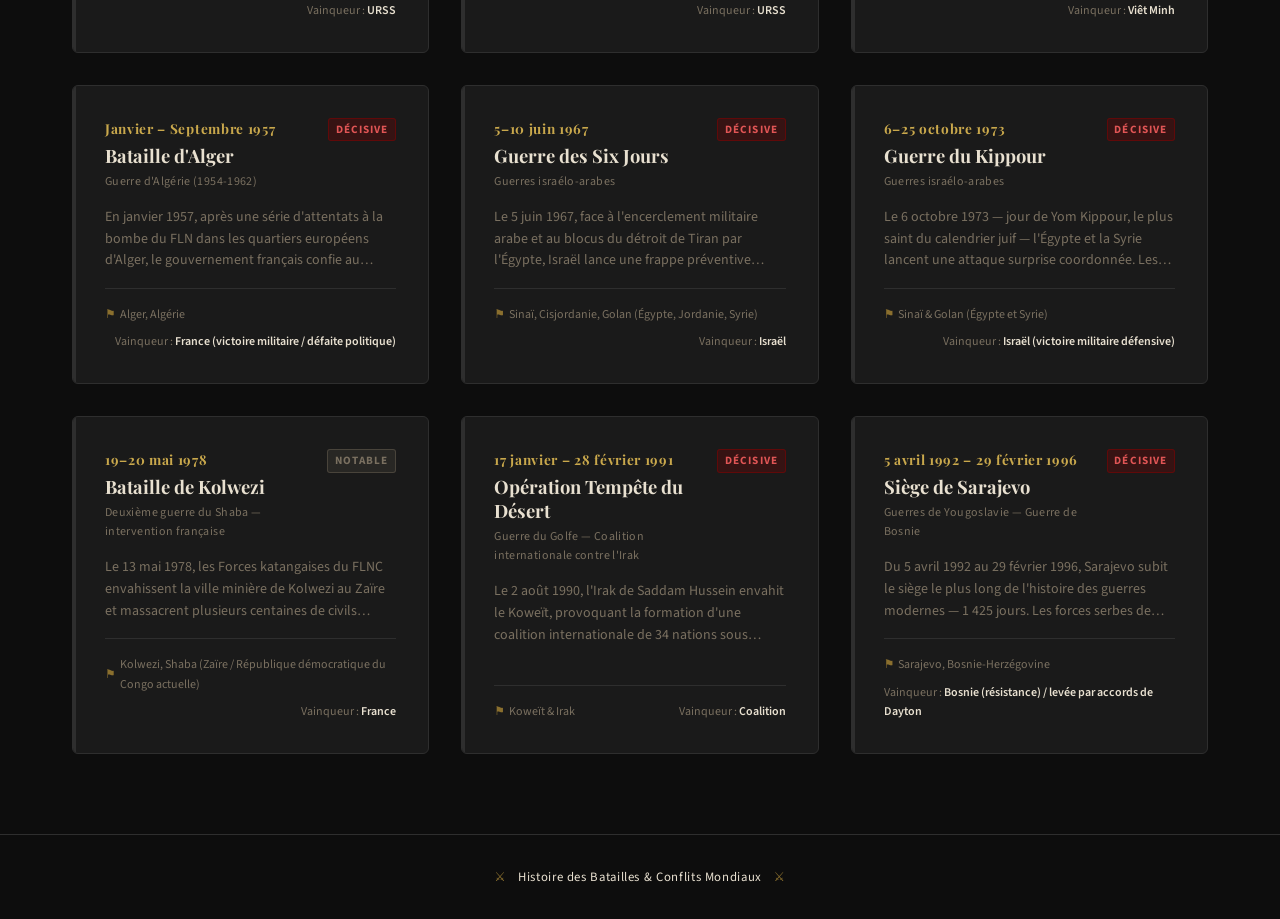
==== commit fb7ec0c7: "Ajout page détail et frise chronologique multi-niveaux - Ajout de detail.html : page détail d'une ba" ====
--- a/index.html
+++ b/index.html
@@ -31,15 +31,36 @@
   </header>
 
   <!-- ======================================================
-       FRISE CHRONOLOGIQUE
+       FRISE CHRONOLOGIQUE MULTI-NIVEAUX
        ====================================================== -->
-  <section class="frise" aria-label="Frise chronologique des batailles">
-    <div class="frise__piste" id="frise-piste" role="list">
-      <div class="frise__axe" id="frise-axe">
-        <!-- Généré dynamiquement par construireFrise() dans app.js -->
+  <section class="frise-multi" id="frise-multi" aria-label="Frise chronologique multi-niveaux">
+    <div class="frise-multi__controles">
+      <button class="frise-zoom__btn" id="frise-zoom-moins" aria-label="Dézoomer">−</button>
+      <span class="frise-zoom__label" id="frise-zoom-label">×1</span>
+      <button class="frise-zoom__btn" id="frise-zoom-plus" aria-label="Zoomer">+</button>
+    </div>
+    <div class="frise-multi__corps">
+      <div class="frise-niveaux-labels" id="frise-labels" aria-hidden="true">
+        <div class="frise-niveau-label frise-niveau-label--axe"></div>
+        <div class="frise-niveau-label">Civilisations</div>
+        <div class="frise-niveau-label">Modes de production</div>
+        <div class="frise-niveau-label">Conflits</div>
+        <div class="frise-niveau-label">Batailles</div>
+        <div class="frise-niveau-label">Révoltes</div>
+      </div>
+      <div class="frise-scroll-zone" id="frise-scroll-zone">
+        <div class="frise-scroll-contenu" id="frise-scroll-contenu">
+          <div class="frise-axe-temporel" id="frise-axe-temporel"></div>
+          <div class="frise-niveau" id="frise-niveau-civilisations"></div>
+          <div class="frise-niveau" id="frise-niveau-modes-production"></div>
+          <div class="frise-niveau" id="frise-niveau-conflits"></div>
+          <div class="frise-niveau" id="frise-niveau-batailles"></div>
+          <div class="frise-niveau" id="frise-niveau-revoltes"></div>
+        </div>
       </div>
     </div>
   </section>
+  <div class="frise-tooltip" id="frise-tooltip" aria-hidden="true"></div>
 
   <!-- ======================================================
        CONTENU PRINCIPAL
--- a/css/style.css
+++ b/css/style.css
@@ -973,3 +973,348 @@
     gap: var(--espace-xs);
   }
 }
+
+/* ============================================================
+   FRISE MULTI-NIVEAUX
+   ============================================================ */
+
+:root {
+  --hauteur-niveau: 70px;
+  --hauteur-axe:    32px;
+  --largeur-labels: 160px;
+}
+
+.frise-multi {
+  background: var(--couleur-surface);
+  border-top: 1px solid var(--couleur-bordure);
+  border-bottom: 1px solid var(--couleur-bordure);
+}
+
+.frise-multi__controles {
+  display: flex;
+  align-items: center;
+  gap: var(--espace-s);
+  padding: var(--espace-s) var(--espace-m);
+  border-bottom: 1px solid var(--couleur-bordure);
+}
+
+.frise-zoom__btn {
+  background: var(--couleur-surface-2);
+  border: 1px solid var(--couleur-bordure);
+  color: var(--couleur-texte);
+  width: 24px;
+  height: 24px;
+  border-radius: var(--rayon-s);
+  cursor: pointer;
+  font-size: 1rem;
+  line-height: 1;
+  display: flex;
+  align-items: center;
+  justify-content: center;
+  transition: border-color var(--transition), color var(--transition);
+}
+
+.frise-zoom__btn:hover {
+  border-color: var(--couleur-accent);
+  color: var(--couleur-accent);
+}
+
+.frise-zoom__label {
+  font-size: 0.75rem;
+  color: var(--couleur-texte-dim);
+  min-width: 28px;
+  text-align: center;
+  font-family: var(--police-corps);
+}
+
+/* Corps — labels fixes + zone scrollable */
+.frise-multi__corps {
+  display: flex;
+}
+
+.frise-niveaux-labels {
+  width: var(--largeur-labels);
+  flex-shrink: 0;
+  display: flex;
+  flex-direction: column;
+}
+
+.frise-niveau-label {
+  height: var(--hauteur-niveau);
+  display: flex;
+  align-items: center;
+  padding: 0 var(--espace-m) 0 var(--espace-m);
+  font-size: 0.65rem;
+  text-transform: uppercase;
+  letter-spacing: 0.08em;
+  color: var(--couleur-texte-dim);
+  border-right: 1px solid var(--couleur-bordure);
+  border-bottom: 1px solid var(--couleur-bordure);
+  font-family: var(--police-corps);
+}
+
+.frise-niveau-label--axe {
+  height: var(--hauteur-axe);
+}
+
+/* Zone scrollable */
+.frise-scroll-zone {
+  flex: 1;
+  overflow-x: auto;
+  overflow-y: hidden;
+  cursor: grab;
+  scrollbar-width: thin;
+  scrollbar-color: var(--couleur-accent-dim) var(--couleur-fond);
+}
+
+.frise-scroll-zone:active {
+  cursor: grabbing;
+}
+
+.frise-scroll-contenu {
+  position: relative;
+  /* width calculée dynamiquement par JS */
+}
+
+/* Axe temporel */
+.frise-axe-temporel {
+  height: var(--hauteur-axe);
+  position: relative;
+  border-bottom: 1px solid var(--couleur-bordure);
+}
+
+.frise-marque {
+  position: absolute;
+  top: 0;
+  bottom: 0;
+  width: 1px;
+  background: var(--couleur-bordure);
+}
+
+.frise-marque--majeure {
+  background: var(--couleur-accent-dim);
+  opacity: 0.5;
+}
+
+.frise-marque__label {
+  position: absolute;
+  bottom: 3px;
+  left: 3px;
+  font-size: 0.55rem;
+  color: var(--couleur-texte-dim);
+  white-space: nowrap;
+  font-family: var(--police-corps);
+  pointer-events: none;
+}
+
+/* Niveaux */
+.frise-niveau {
+  position: relative;
+  height: var(--hauteur-niveau);
+  border-bottom: 1px solid var(--couleur-bordure);
+}
+
+/* Éléments de la frise */
+.frise-element {
+  position: absolute;
+  top: 10px;
+  height: calc(var(--hauteur-niveau) - 20px);
+  border-radius: var(--rayon-s);
+  background: var(--couleur-surface-2);
+  border: 1px solid var(--couleur-bordure);
+  cursor: pointer;
+  overflow: hidden;
+  display: flex;
+  align-items: center;
+  padding: 0 8px;
+  transition: border-color var(--transition), transform var(--transition), background var(--transition);
+  min-width: 8px;
+}
+
+.frise-element:hover {
+  border-color: var(--couleur-accent);
+  background: #2a2a2a;
+  transform: translateY(-1px);
+  z-index: 2;
+}
+
+.frise-element:focus-visible {
+  outline: 1px solid var(--couleur-accent);
+  outline-offset: 1px;
+  z-index: 3;
+}
+
+.frise-element--point {
+  width: 10px !important;
+  padding: 0;
+  border-radius: 50%;
+}
+
+.frise-element--point .frise-element__nom {
+  display: none;
+}
+
+.frise-element__nom {
+  font-size: 0.73rem;
+  line-height: 1.3;
+  white-space: nowrap;
+  overflow: hidden;
+  text-overflow: ellipsis;
+  color: var(--couleur-texte);
+  font-family: var(--police-corps);
+  pointer-events: none;
+}
+
+/* Couleurs par niveau */
+#frise-niveau-civilisations .frise-element {
+  border-color: #4a3a8e;
+  background: #1e1830;
+}
+
+#frise-niveau-civilisations .frise-element:hover {
+  border-color: #8070cc;
+  background: #2a2040;
+}
+
+#frise-niveau-modes-production .frise-element {
+  border-color: #3a6a3a;
+  background: #182818;
+}
+
+#frise-niveau-modes-production .frise-element:hover {
+  border-color: #70aa70;
+  background: #203820;
+}
+
+#frise-niveau-conflits .frise-element {
+  border-color: #8e2a2a;
+  background: #301818;
+}
+
+#frise-niveau-conflits .frise-element:hover {
+  border-color: #cc5050;
+  background: #401e1e;
+}
+
+#frise-niveau-batailles .frise-element {
+  border-color: var(--couleur-accent-dim);
+  background: #251e10;
+}
+
+#frise-niveau-batailles .frise-element:hover {
+  border-color: var(--couleur-accent);
+  background: #302510;
+}
+
+#frise-niveau-revoltes .frise-element {
+  border-color: #7a5020;
+  background: #281e10;
+}
+
+#frise-niveau-revoltes .frise-element:hover {
+  border-color: #c08040;
+  background: #382810;
+}
+
+/* Tooltip */
+.frise-tooltip {
+  position: fixed;
+  pointer-events: none;
+  background: var(--couleur-surface-2);
+  border: 1px solid var(--couleur-accent-dim);
+  border-radius: var(--rayon-s);
+  padding: 7px 12px;
+  font-size: 0.75rem;
+  color: var(--couleur-texte);
+  z-index: 200;
+  max-width: 280px;
+  white-space: normal;
+  line-height: 1.4;
+  box-shadow: 0 2px 8px rgba(0, 0, 0, 0.6);
+  font-family: var(--police-corps);
+  display: none;
+}
+
+.frise-tooltip__type {
+  font-size: 0.62rem;
+  text-transform: uppercase;
+  letter-spacing: 0.08em;
+  color: var(--couleur-accent-dim);
+  margin-bottom: 2px;
+}
+
+.frise-tooltip__nom {
+  font-size: 0.8rem;
+  color: var(--couleur-texte);
+  font-weight: 600;
+}
+
+.frise-tooltip__meta {
+  font-size: 0.7rem;
+  color: var(--couleur-texte-dim);
+  margin-top: 2px;
+}
+
+.frise-tooltip.visible {
+  display: block;
+}
+
+/* === PAGE DÉTAIL MULTI (detail.html) === */
+.detail-multi-type {
+  font-size: 0.7rem;
+  text-transform: uppercase;
+  letter-spacing: 0.1em;
+  color: var(--couleur-texte-dim);
+  margin-bottom: var(--espace-xs);
+  font-family: var(--police-corps);
+}
+
+.detail-multi-periode {
+  font-size: 0.85rem;
+  color: var(--couleur-accent);
+  font-family: var(--police-corps);
+  margin-bottom: var(--espace-s);
+}
+
+.detail-batailles-liees {
+  margin-top: var(--espace-l);
+}
+
+.detail-batailles-liees__titre {
+  font-family: var(--police-titre);
+  font-size: 1.1rem;
+  color: var(--couleur-accent);
+  margin-bottom: var(--espace-m);
+  padding-bottom: var(--espace-s);
+  border-bottom: 1px solid var(--couleur-bordure);
+}
+
+.detail-batailles-liees__liste {
+  list-style: none;
+  padding: 0;
+  margin: 0;
+  display: flex;
+  flex-direction: column;
+  gap: var(--espace-s);
+}
+
+.detail-batailles-liees__lien {
+  display: flex;
+  align-items: center;
+  gap: var(--espace-s);
+  padding: var(--espace-s) var(--espace-m);
+  background: var(--couleur-surface-2);
+  border: 1px solid var(--couleur-bordure);
+  border-radius: var(--rayon-s);
+  color: var(--couleur-texte);
+  text-decoration: none;
+  font-family: var(--police-corps);
+  font-size: 0.9rem;
+  transition: border-color var(--transition), background var(--transition);
+}
+
+.detail-batailles-liees__lien:hover {
+  border-color: var(--couleur-accent);
+  background: #2a2510;
+  color: var(--couleur-accent);
+}
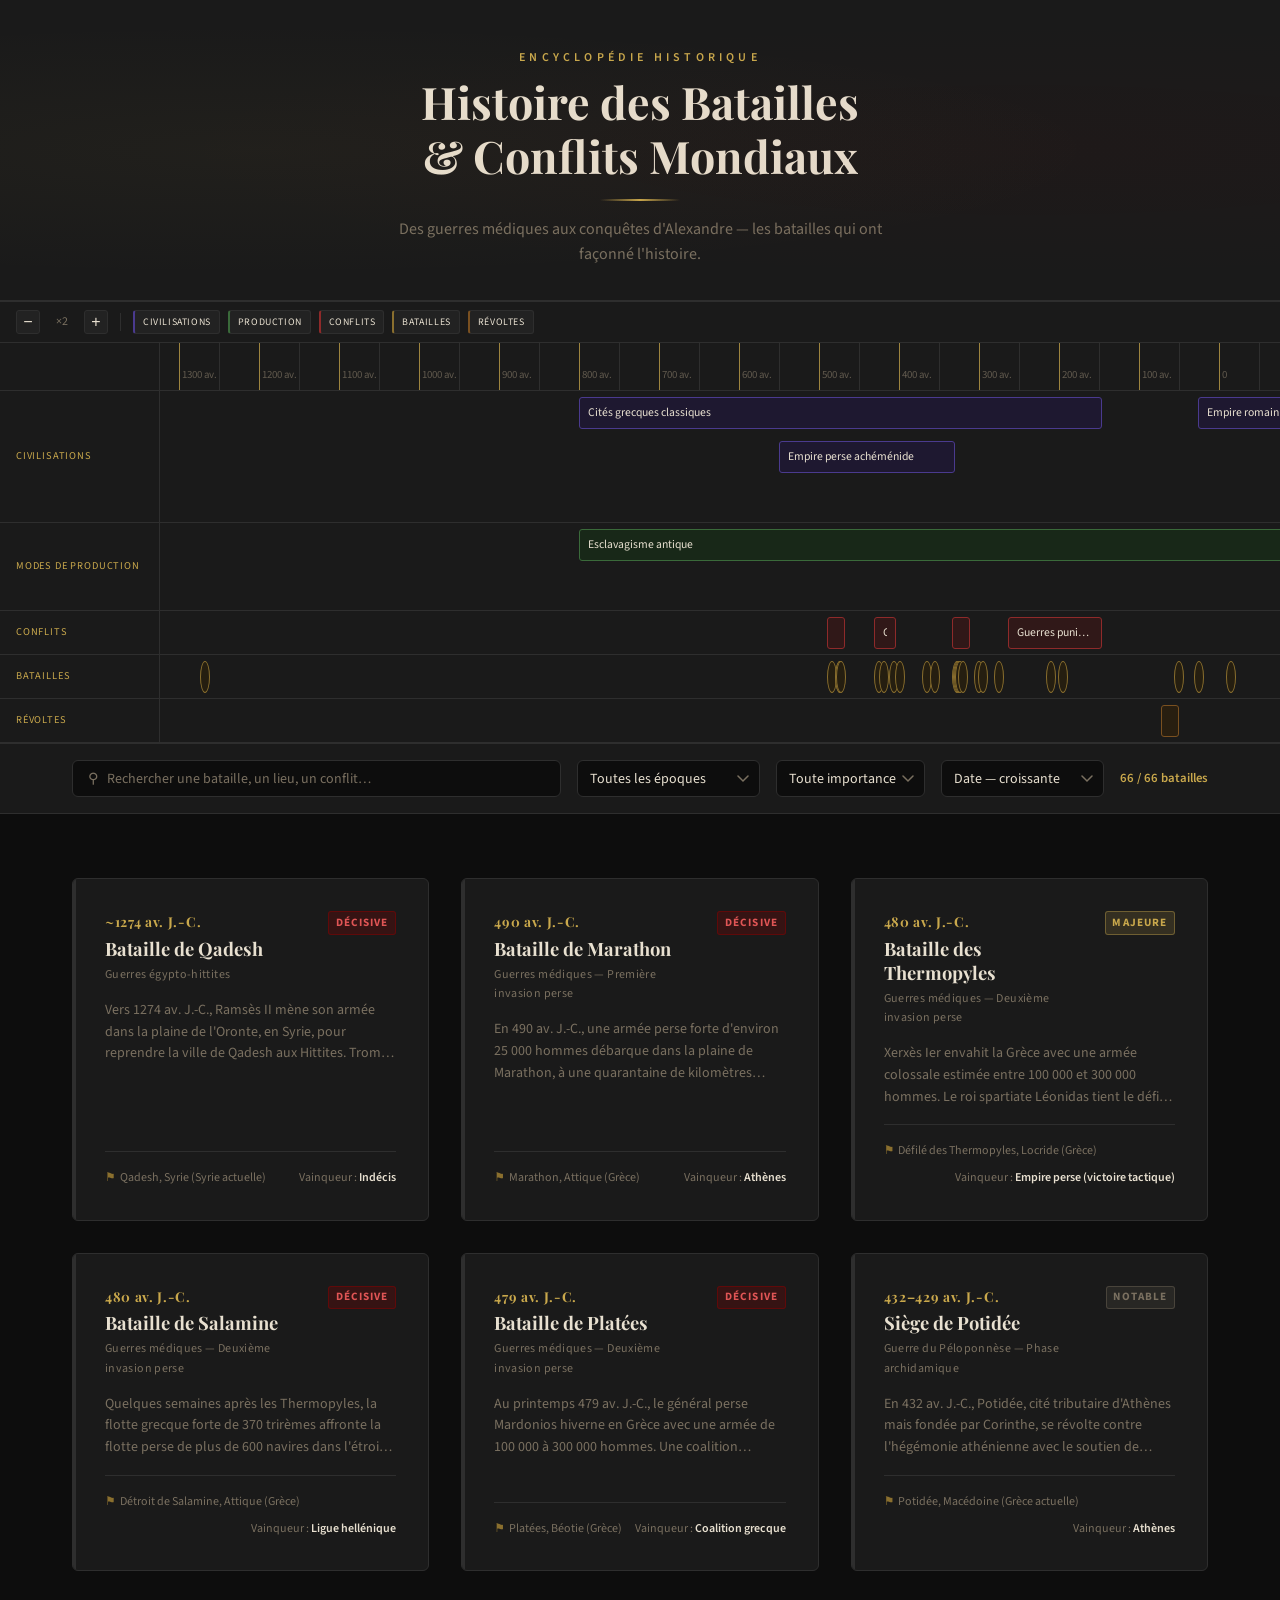
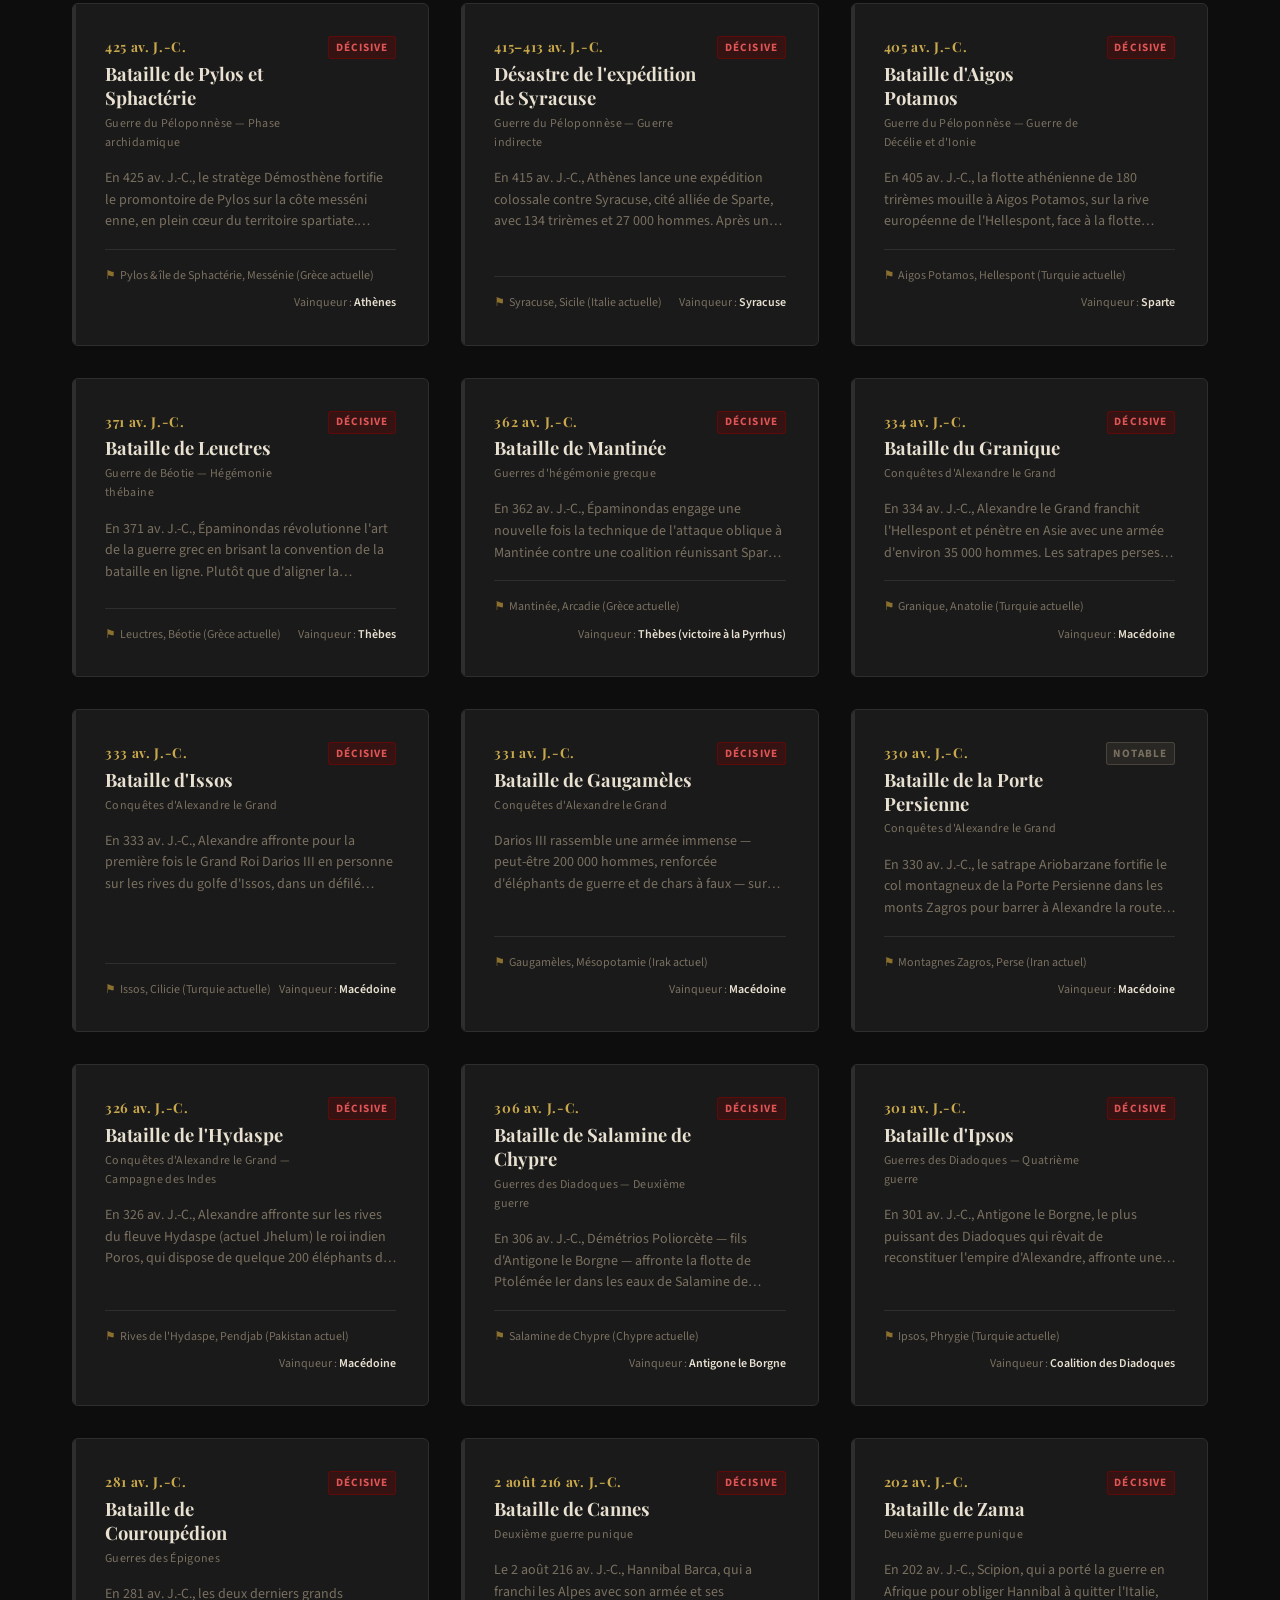
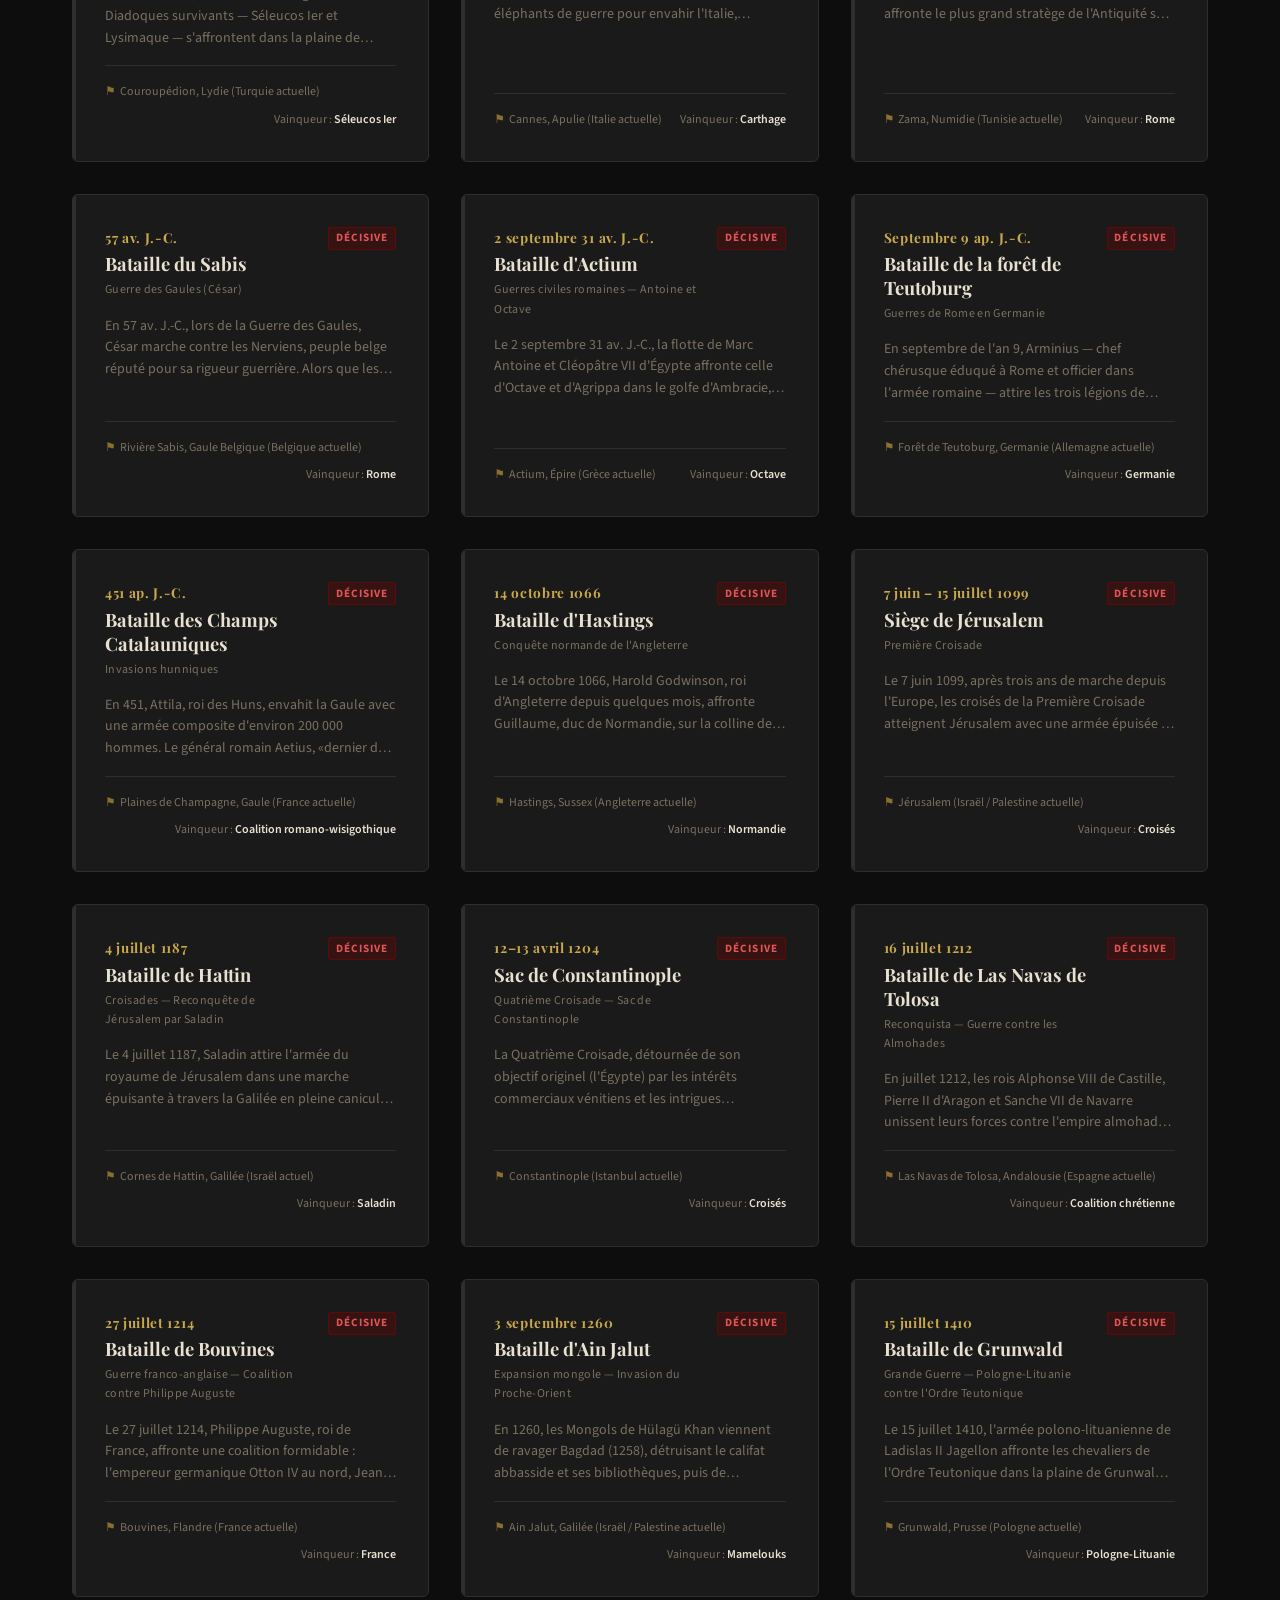
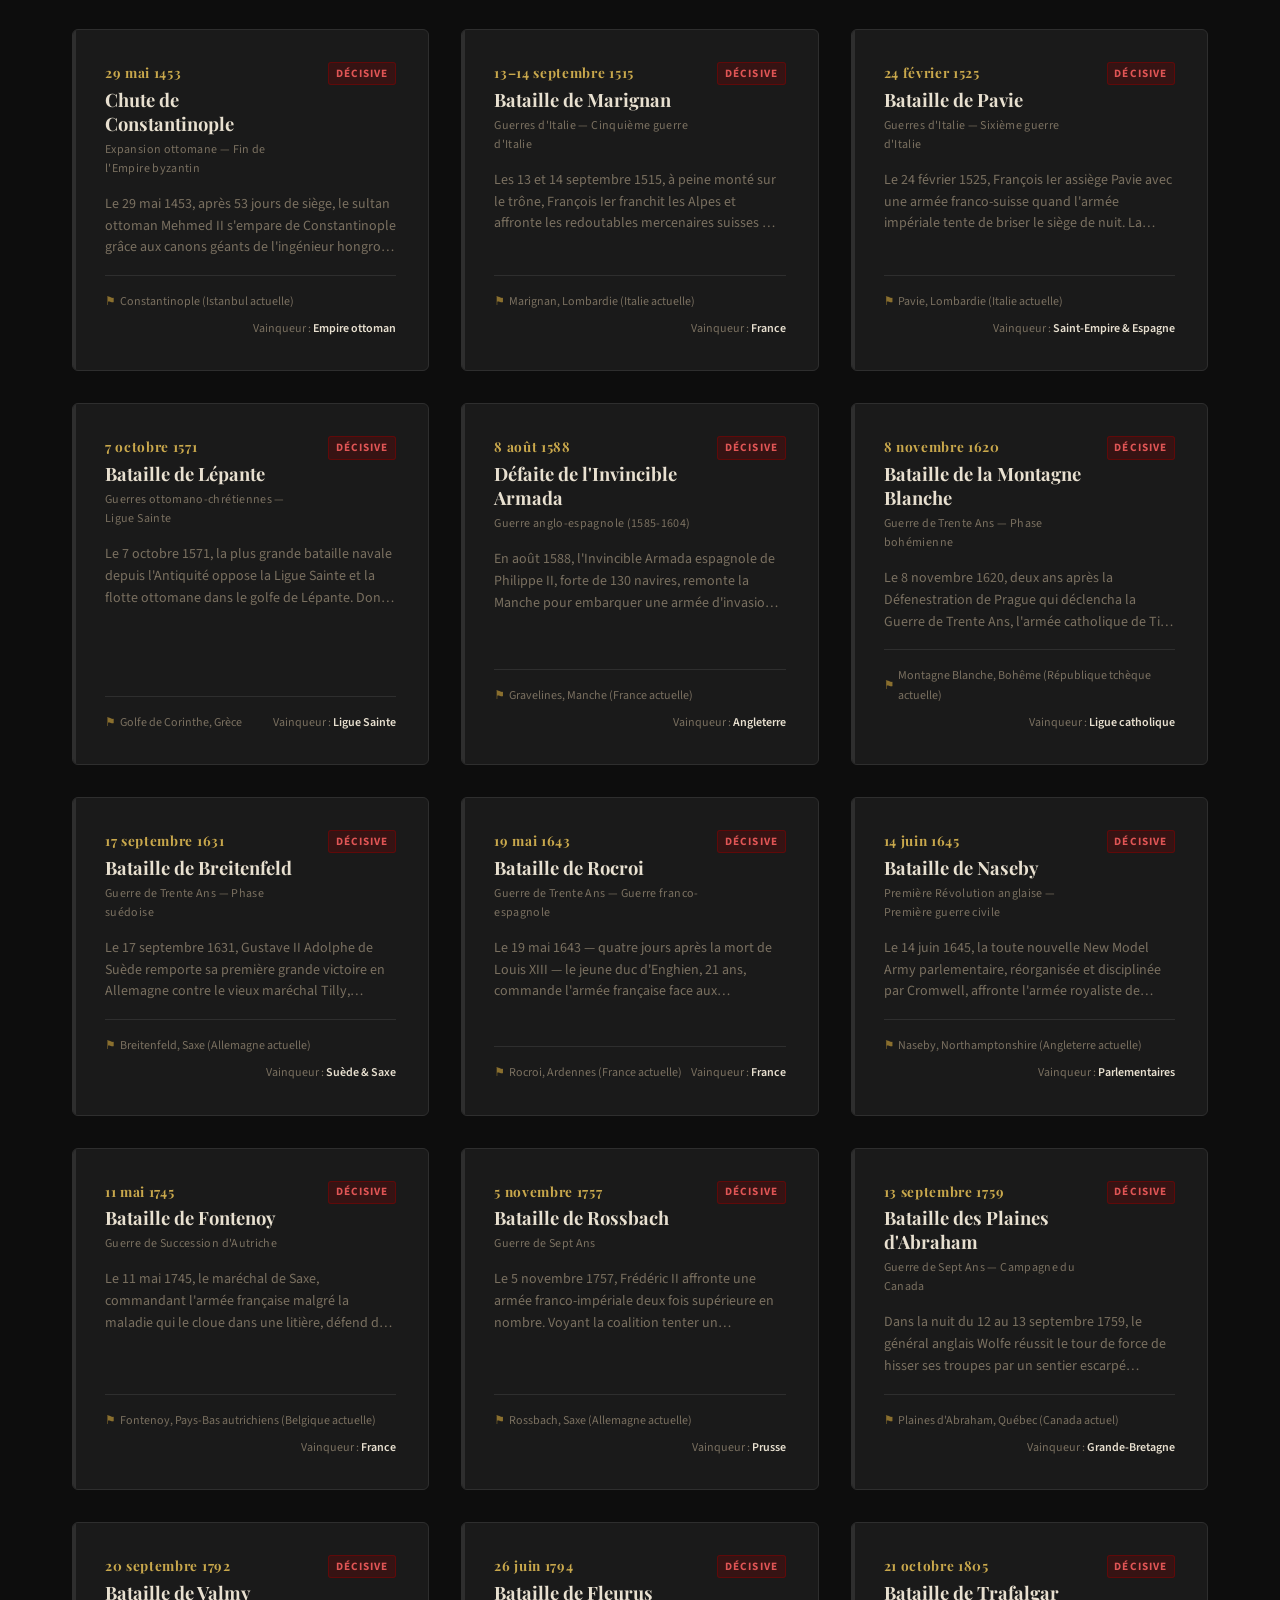
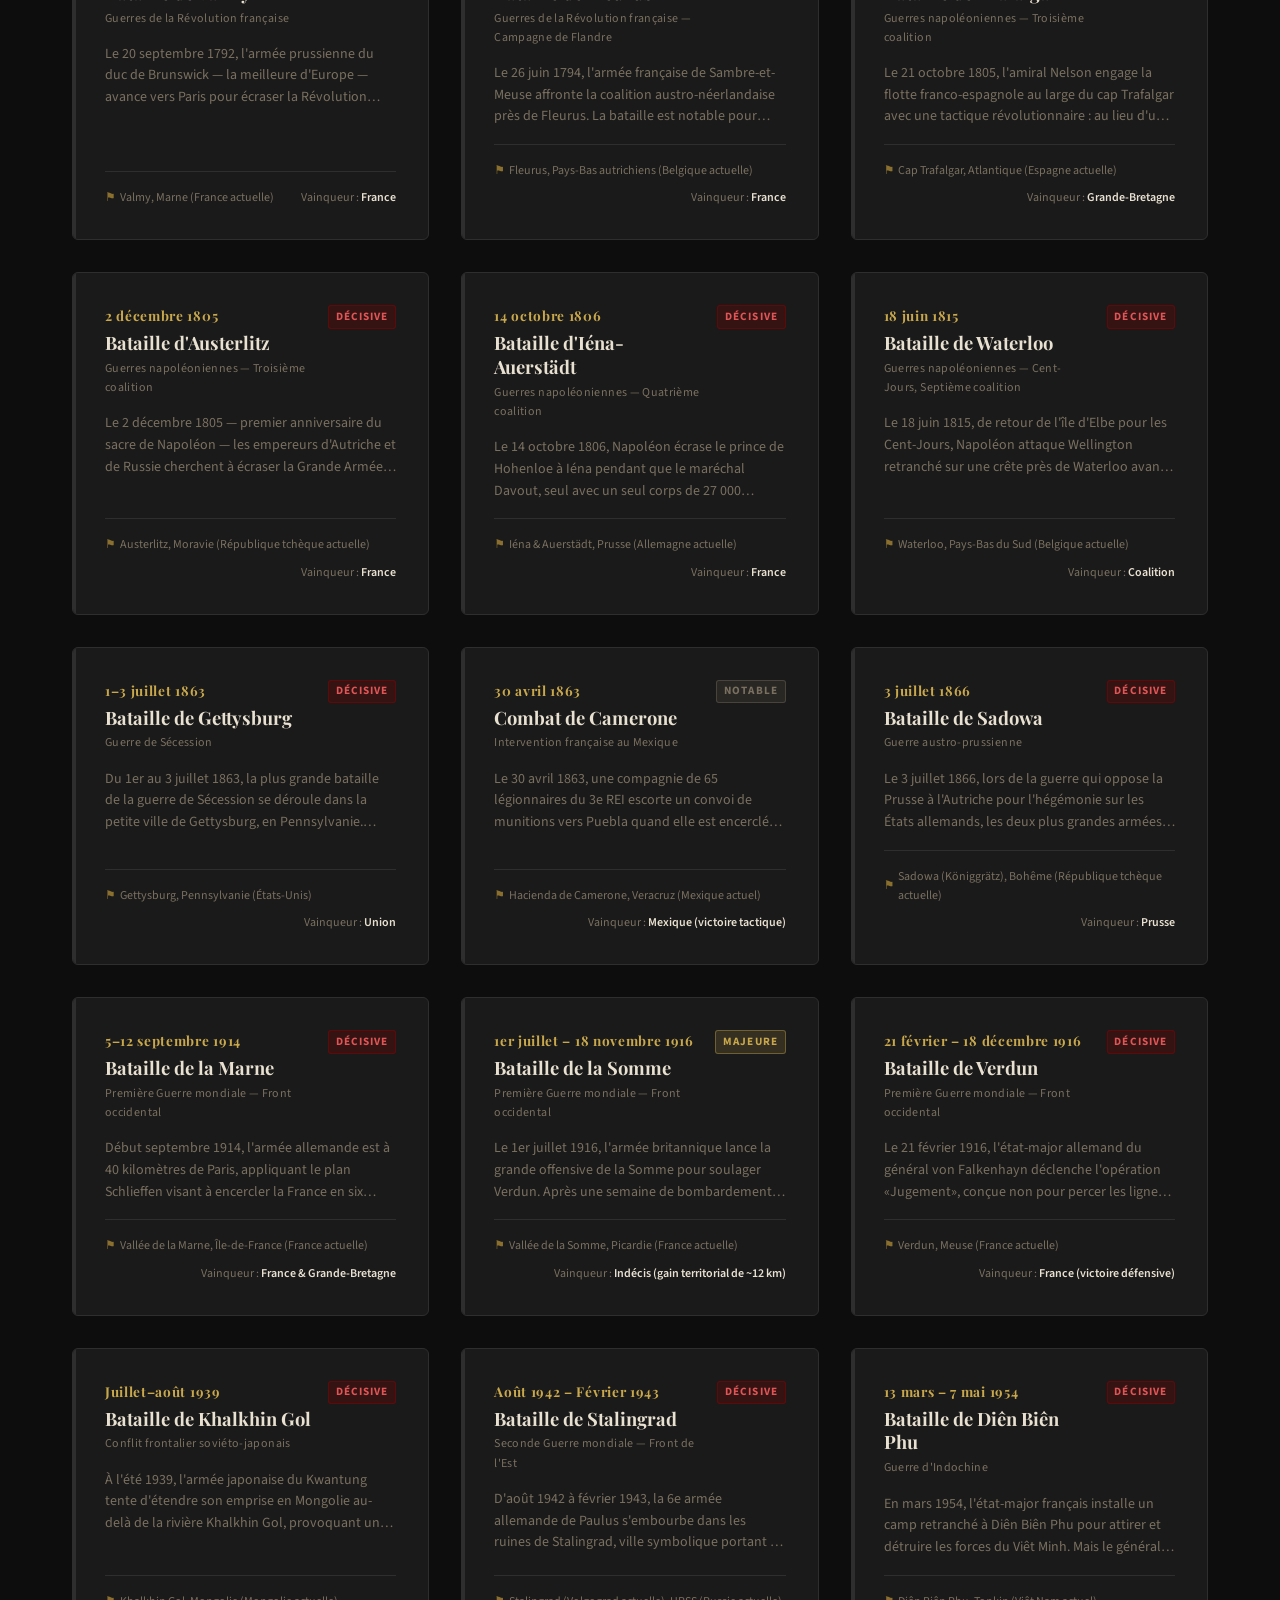
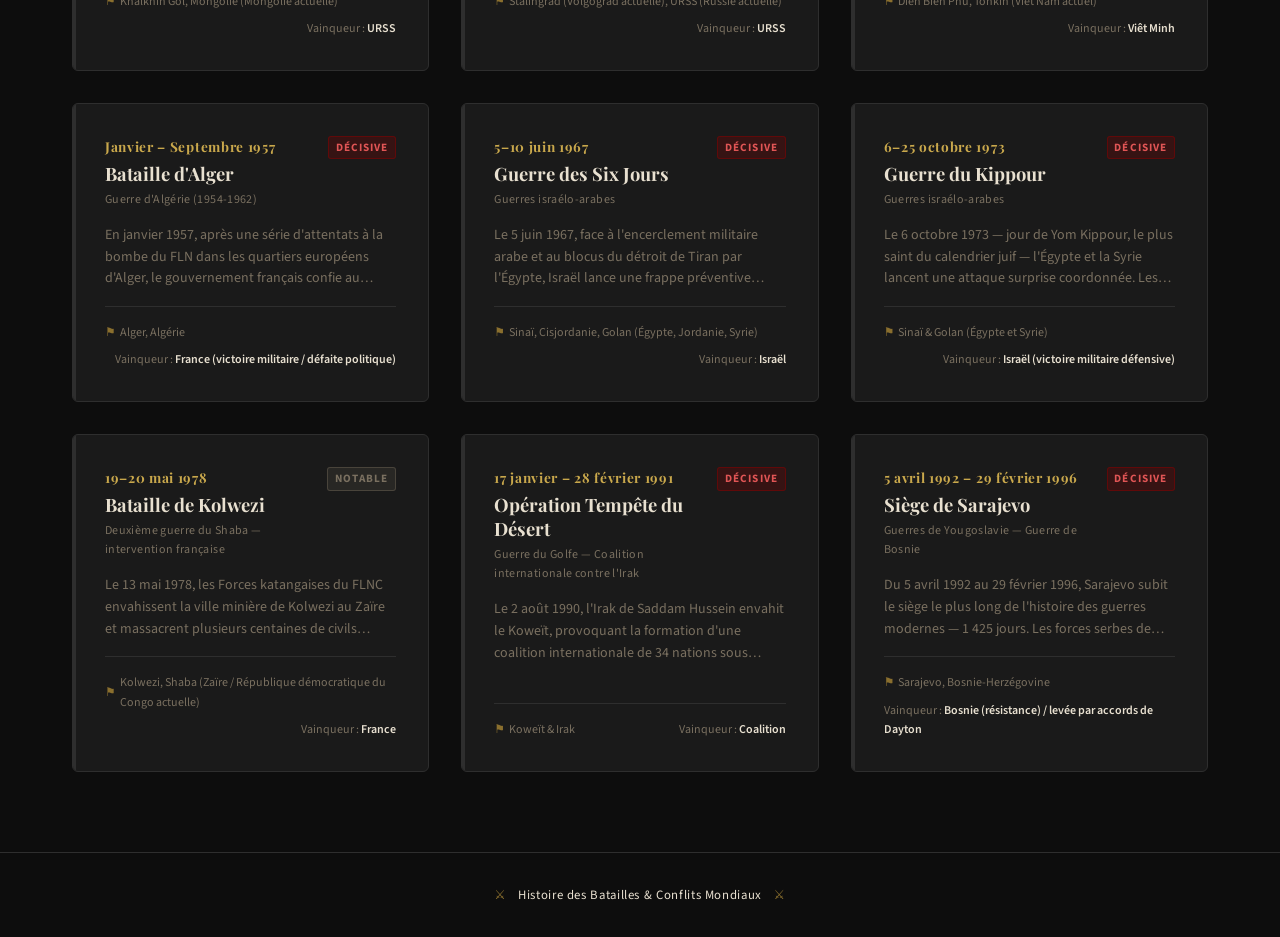
==== commit ceb9d767: "Amélioration de la frise chronologique multi-niveaux - Ajout des boutons toggle pour afficher/masque" ====
--- a/index.html
+++ b/index.html
@@ -38,15 +38,33 @@
       <button class="frise-zoom__btn" id="frise-zoom-moins" aria-label="Dézoomer">−</button>
       <span class="frise-zoom__label" id="frise-zoom-label">×1</span>
       <button class="frise-zoom__btn" id="frise-zoom-plus" aria-label="Zoomer">+</button>
+
+      <span class="frise-controles__sep" aria-hidden="true"></span>
+
+      <button class="frise-toggle__btn frise-toggle__btn--civilisations"
+              data-niveau="civilisations"
+              aria-pressed="true" aria-label="Afficher/masquer le niveau Civilisations">Civilisations</button>
+      <button class="frise-toggle__btn frise-toggle__btn--modes-production"
+              data-niveau="modes-production"
+              aria-pressed="true" aria-label="Afficher/masquer le niveau Modes de production">Production</button>
+      <button class="frise-toggle__btn frise-toggle__btn--conflits"
+              data-niveau="conflits"
+              aria-pressed="true" aria-label="Afficher/masquer le niveau Conflits">Conflits</button>
+      <button class="frise-toggle__btn frise-toggle__btn--batailles"
+              data-niveau="batailles"
+              aria-pressed="true" aria-label="Afficher/masquer le niveau Batailles">Batailles</button>
+      <button class="frise-toggle__btn frise-toggle__btn--revoltes"
+              data-niveau="revoltes"
+              aria-pressed="true" aria-label="Afficher/masquer le niveau Révoltes">Révoltes</button>
     </div>
     <div class="frise-multi__corps">
       <div class="frise-niveaux-labels" id="frise-labels" aria-hidden="true">
         <div class="frise-niveau-label frise-niveau-label--axe"></div>
-        <div class="frise-niveau-label">Civilisations</div>
-        <div class="frise-niveau-label">Modes de production</div>
-        <div class="frise-niveau-label">Conflits</div>
-        <div class="frise-niveau-label">Batailles</div>
-        <div class="frise-niveau-label">Révoltes</div>
+        <div class="frise-niveau-label" data-niveau="civilisations">Civilisations</div>
+        <div class="frise-niveau-label" data-niveau="modes-production">Modes de production</div>
+        <div class="frise-niveau-label" data-niveau="conflits">Conflits</div>
+        <div class="frise-niveau-label" data-niveau="batailles">Batailles</div>
+        <div class="frise-niveau-label" data-niveau="revoltes">Révoltes</div>
       </div>
       <div class="frise-scroll-zone" id="frise-scroll-zone">
         <div class="frise-scroll-contenu" id="frise-scroll-contenu">
--- a/css/style.css
+++ b/css/style.css
@@ -980,7 +980,7 @@
 
 :root {
   --hauteur-niveau: 70px;
-  --hauteur-axe:    32px;
+  --hauteur-axe:    48px;
   --largeur-labels: 160px;
 }
 
@@ -1027,6 +1027,58 @@
   font-family: var(--police-corps);
 }
 
+.frise-controles__sep {
+  display: inline-block;
+  width: 1px;
+  height: 18px;
+  background: var(--couleur-bordure);
+  margin: 0 var(--espace-xs);
+  flex-shrink: 0;
+}
+
+.frise-toggle__btn {
+  background: var(--couleur-surface-2);
+  border: 1px solid var(--couleur-bordure);
+  border-left-width: 2px;
+  color: var(--couleur-texte-dim);
+  height: 24px;
+  padding: 0 8px;
+  border-radius: var(--rayon-s);
+  cursor: pointer;
+  font-size: 0.62rem;
+  text-transform: uppercase;
+  letter-spacing: 0.06em;
+  font-family: var(--police-corps);
+  transition: border-color var(--transition), color var(--transition),
+              background var(--transition), opacity var(--transition);
+  white-space: nowrap;
+}
+
+.frise-toggle__btn--civilisations    { border-left-color: #4a3a8e; }
+.frise-toggle__btn--modes-production { border-left-color: #3a6a3a; }
+.frise-toggle__btn--conflits         { border-left-color: #8e2a2a; }
+.frise-toggle__btn--batailles        { border-left-color: var(--couleur-accent-dim); }
+.frise-toggle__btn--revoltes         { border-left-color: #7a5020; }
+
+.frise-toggle__btn[aria-pressed="true"] {
+  color: var(--couleur-texte);
+}
+
+.frise-toggle__btn[aria-pressed="false"] {
+  opacity: 0.4;
+  text-decoration: line-through;
+  text-decoration-color: var(--couleur-texte-dim);
+}
+
+.frise-toggle__btn:hover {
+  color: var(--couleur-texte);
+  background: #2a2a2a;
+  opacity: 1;
+}
+
+.frise-niveau--masque       { visibility: hidden; }
+.frise-niveau-label--masque { visibility: hidden; }
+
 /* Corps — labels fixes + zone scrollable */
 .frise-multi__corps {
   display: flex;
@@ -1047,7 +1099,7 @@
   font-size: 0.65rem;
   text-transform: uppercase;
   letter-spacing: 0.08em;
-  color: var(--couleur-texte-dim);
+  color: var(--couleur-accent);
   border-right: 1px solid var(--couleur-bordure);
   border-bottom: 1px solid var(--couleur-bordure);
   font-family: var(--police-corps);
@@ -1092,33 +1144,31 @@
 }
 
 .frise-marque--majeure {
-  background: var(--couleur-accent-dim);
-  opacity: 0.5;
+  background: var(--couleur-accent);
+  opacity: 0.75;
 }
 
 .frise-marque__label {
   position: absolute;
-  bottom: 3px;
+  bottom: 6px;
   left: 3px;
-  font-size: 0.55rem;
+  font-size: 0.68rem;
   color: var(--couleur-texte-dim);
   white-space: nowrap;
   font-family: var(--police-corps);
   pointer-events: none;
 }
 
-/* Niveaux */
+/* Niveaux — hauteur définie dynamiquement par JS selon le nombre de sous-lignes */
 .frise-niveau {
   position: relative;
-  height: var(--hauteur-niveau);
+  overflow: hidden;
   border-bottom: 1px solid var(--couleur-bordure);
 }
 
-/* Éléments de la frise */
+/* Éléments de la frise — top et height définis dynamiquement par JS */
 .frise-element {
   position: absolute;
-  top: 10px;
-  height: calc(var(--hauteur-niveau) - 20px);
   border-radius: var(--rayon-s);
   background: var(--couleur-surface-2);
   border: 1px solid var(--couleur-bordure);
@@ -1163,6 +1213,8 @@
   color: var(--couleur-texte);
   font-family: var(--police-corps);
   pointer-events: none;
+  display: block;   /* requis pour text-overflow: ellipsis */
+  min-width: 0;     /* permet au flex item de rétrécir sous sa taille naturelle */
 }
 
 /* Couleurs par niveau */
@@ -1196,6 +1248,7 @@
   background: #401e1e;
 }
 
+
 #frise-niveau-batailles .frise-element {
   border-color: var(--couleur-accent-dim);
   background: #251e10;
@@ -1214,6 +1267,19 @@
 #frise-niveau-revoltes .frise-element:hover {
   border-color: #c08040;
   background: #382810;
+}
+
+/* Harmonisation : les révoltes courtes (même année) ont la classe --point
+   et s'affichent en cercle par défaut. On force toutes les révoltes en barre. */
+#frise-niveau-revoltes .frise-element--point {
+  width: 80px !important;
+  padding: 0 6px;         /* restaure le padding supprimé par .frise-element--point */
+  border-radius: var(--rayon-s);
+}
+
+#frise-niveau-revoltes .frise-element--point .frise-element__nom {
+  display: block;
+  min-width: 0;
 }
 
 /* Tooltip */
@@ -1222,29 +1288,33 @@
   pointer-events: none;
   background: var(--couleur-surface-2);
   border: 1px solid var(--couleur-accent-dim);
+  border-top: 2px solid var(--couleur-accent);
   border-radius: var(--rayon-s);
-  padding: 7px 12px;
+  padding: 9px 14px;
   font-size: 0.75rem;
   color: var(--couleur-texte);
   z-index: 200;
-  max-width: 280px;
+  max-width: 320px;
   white-space: normal;
   line-height: 1.4;
-  box-shadow: 0 2px 8px rgba(0, 0, 0, 0.6);
-  font-family: var(--police-corps);
-  display: none;
+  box-shadow: 0 4px 12px rgba(0, 0, 0, 0.7);
+  font-family: var(--police-corps);
+  opacity: 0;
+  transition: opacity 0.15s ease;
 }
 
 .frise-tooltip__type {
   font-size: 0.62rem;
   text-transform: uppercase;
   letter-spacing: 0.08em;
-  color: var(--couleur-accent-dim);
-  margin-bottom: 2px;
+  color: var(--couleur-accent);
+  padding-bottom: 4px;
+  margin-bottom: 5px;
+  border-bottom: 1px solid var(--couleur-bordure);
 }
 
 .frise-tooltip__nom {
-  font-size: 0.8rem;
+  font-size: 0.9rem;
   color: var(--couleur-texte);
   font-weight: 600;
 }
@@ -1252,11 +1322,11 @@
 .frise-tooltip__meta {
   font-size: 0.7rem;
   color: var(--couleur-texte-dim);
-  margin-top: 2px;
+  margin-top: 3px;
 }
 
 .frise-tooltip.visible {
-  display: block;
+  opacity: 1;
 }
 
 /* === PAGE DÉTAIL MULTI (detail.html) === */
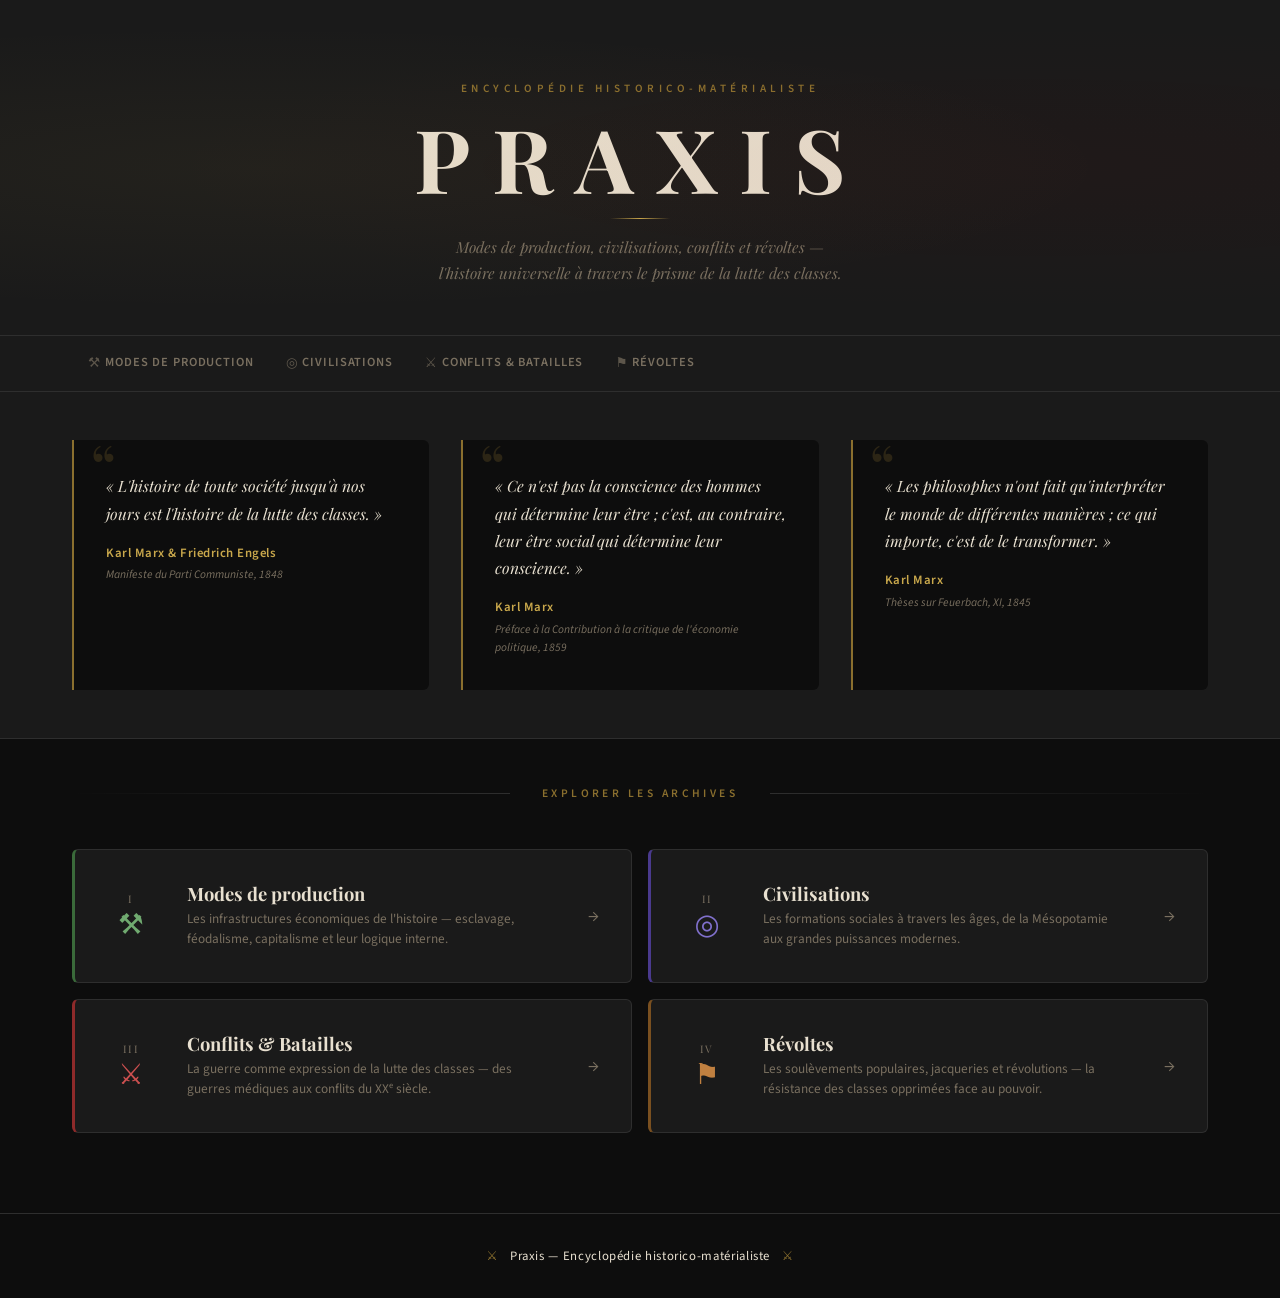
==== commit dd1790c1: "refonte : Praxis v1 - structure complète Co-Authored-By: Claude Sonnet 4.6 <noreply@anthropic.com>" ====
--- a/index.html
+++ b/index.html
@@ -3,14 +3,12 @@
 <head>
   <meta charset="UTF-8">
   <meta name="viewport" content="width=device-width, initial-scale=1.0">
-  <meta name="description" content="Encyclopédie des grandes batailles et conflits de l'histoire mondiale. Explorez Marathon, Thermopyles, Gaugamèles et bien d'autres.">
-
-  <title>Histoire des Batailles &amp; Conflits Mondiaux</title>
-
-  <!-- Polices Google Fonts -->
+  <meta name="description" content="Praxis — encyclopédie historico-matérialiste des modes de production, civilisations, conflits et révoltes à travers l'histoire mondiale.">
+  <title>Praxis — Encyclopédie historico-matérialiste</title>
+
   <link rel="preconnect" href="https://fonts.googleapis.com">
   <link rel="preconnect" href="https://fonts.gstatic.com" crossorigin>
-  <link href="https://fonts.googleapis.com/css2?family=Playfair+Display:wght@400;700&family=Source+Sans+Pro:wght@400;600&display=swap" rel="stylesheet">
+  <link href="https://fonts.googleapis.com/css2?family=Playfair+Display:ital,wght@0,400;0,700;1,400&family=Source+Sans+Pro:wght@400;600&display=swap" rel="stylesheet">
 
   <link rel="stylesheet" href="css/style.css">
 </head>
@@ -18,149 +16,189 @@
 <body data-page="accueil">
 
   <!-- ======================================================
-       EN-TÊTE DU SITE
+       EN-TÊTE
        ====================================================== -->
   <header class="site-entete" role="banner">
     <div class="conteneur">
-      <p class="site-entete__surtitre">Encyclopédie historique</p>
-      <h1 class="site-entete__titre">Histoire des Batailles<br>&amp; Conflits Mondiaux</h1>
+      <p class="site-entete__surtitre">Encyclopédie historico-matérialiste</p>
+      <h1 class="site-entete__titre">Praxis</h1>
       <p class="site-entete__sous-titre">
-        Des guerres médiques aux conquêtes d'Alexandre — les batailles qui ont façonné l'histoire.
+        Modes de production, civilisations, conflits et révoltes —<br>
+        l'histoire universelle à travers le prisme de la lutte des classes.
       </p>
     </div>
   </header>
 
   <!-- ======================================================
-       FRISE CHRONOLOGIQUE MULTI-NIVEAUX
-       ====================================================== -->
-  <section class="frise-multi" id="frise-multi" aria-label="Frise chronologique multi-niveaux">
-    <div class="frise-multi__controles">
-      <button class="frise-zoom__btn" id="frise-zoom-moins" aria-label="Dézoomer">−</button>
-      <span class="frise-zoom__label" id="frise-zoom-label">×1</span>
-      <button class="frise-zoom__btn" id="frise-zoom-plus" aria-label="Zoomer">+</button>
-
-      <span class="frise-controles__sep" aria-hidden="true"></span>
-
-      <button class="frise-toggle__btn frise-toggle__btn--civilisations"
-              data-niveau="civilisations"
-              aria-pressed="true" aria-label="Afficher/masquer le niveau Civilisations">Civilisations</button>
-      <button class="frise-toggle__btn frise-toggle__btn--modes-production"
-              data-niveau="modes-production"
-              aria-pressed="true" aria-label="Afficher/masquer le niveau Modes de production">Production</button>
-      <button class="frise-toggle__btn frise-toggle__btn--conflits"
-              data-niveau="conflits"
-              aria-pressed="true" aria-label="Afficher/masquer le niveau Conflits">Conflits</button>
-      <button class="frise-toggle__btn frise-toggle__btn--batailles"
-              data-niveau="batailles"
-              aria-pressed="true" aria-label="Afficher/masquer le niveau Batailles">Batailles</button>
-      <button class="frise-toggle__btn frise-toggle__btn--revoltes"
-              data-niveau="revoltes"
-              aria-pressed="true" aria-label="Afficher/masquer le niveau Révoltes">Révoltes</button>
+       NAVIGATION PRINCIPALE
+       ====================================================== -->
+  <nav class="nav-principale" role="navigation" aria-label="Sections principales">
+    <div class="conteneur">
+      <div class="nav-principale__barre">
+
+        <a href="index.html" class="nav-principale__logo" aria-label="Praxis — Accueil">
+          Praxis
+        </a>
+
+        <ul class="nav-principale__liste" role="list">
+          <li class="nav-principale__item">
+            <a href="modes-production.html"
+               class="nav-principale__lien nav-principale__lien--production">
+              <span class="nav-principale__icone" aria-hidden="true">⚒</span>
+              Modes de production
+            </a>
+          </li>
+          <li class="nav-principale__item">
+            <a href="civilisations.html"
+               class="nav-principale__lien nav-principale__lien--civilisations">
+              <span class="nav-principale__icone" aria-hidden="true">◎</span>
+              Civilisations
+            </a>
+          </li>
+          <li class="nav-principale__item">
+            <a href="conflits.html"
+               class="nav-principale__lien nav-principale__lien--conflits">
+              <span class="nav-principale__icone" aria-hidden="true">⚔</span>
+              Conflits &amp; Batailles
+            </a>
+          </li>
+          <li class="nav-principale__item">
+            <a href="revoltes.html"
+               class="nav-principale__lien nav-principale__lien--revoltes">
+              <span class="nav-principale__icone" aria-hidden="true">⚑</span>
+              Révoltes
+            </a>
+          </li>
+        </ul>
+
+      </div>
     </div>
-    <div class="frise-multi__corps">
-      <div class="frise-niveaux-labels" id="frise-labels" aria-hidden="true">
-        <div class="frise-niveau-label frise-niveau-label--axe"></div>
-        <div class="frise-niveau-label" data-niveau="civilisations">Civilisations</div>
-        <div class="frise-niveau-label" data-niveau="modes-production">Modes de production</div>
-        <div class="frise-niveau-label" data-niveau="conflits">Conflits</div>
-        <div class="frise-niveau-label" data-niveau="batailles">Batailles</div>
-        <div class="frise-niveau-label" data-niveau="revoltes">Révoltes</div>
-      </div>
-      <div class="frise-scroll-zone" id="frise-scroll-zone">
-        <div class="frise-scroll-contenu" id="frise-scroll-contenu">
-          <div class="frise-axe-temporel" id="frise-axe-temporel"></div>
-          <div class="frise-niveau" id="frise-niveau-civilisations"></div>
-          <div class="frise-niveau" id="frise-niveau-modes-production"></div>
-          <div class="frise-niveau" id="frise-niveau-conflits"></div>
-          <div class="frise-niveau" id="frise-niveau-batailles"></div>
-          <div class="frise-niveau" id="frise-niveau-revoltes"></div>
+  </nav>
+
+  <!-- ======================================================
+       CONTENU PRINCIPAL
+       ====================================================== -->
+  <main id="contenu-principal">
+
+    <!-- CITATIONS FONDATRICES -------------------------------- -->
+    <section class="section-citations" aria-label="Citations fondatrices">
+      <div class="conteneur">
+
+        <div class="citations-grille">
+
+          <blockquote class="citation">
+            <p class="citation__texte">
+              « L'histoire de toute société jusqu'à nos jours est l'histoire
+              de la lutte des classes. »
+            </p>
+            <footer class="citation__source">
+              <cite class="citation__auteur">Karl Marx &amp; Friedrich Engels</cite>
+              <span class="citation__oeuvre">Manifeste du Parti Communiste, 1848</span>
+            </footer>
+          </blockquote>
+
+          <blockquote class="citation">
+            <p class="citation__texte">
+              « Ce n'est pas la conscience des hommes qui détermine leur être ;
+              c'est, au contraire, leur être social qui détermine leur conscience. »
+            </p>
+            <footer class="citation__source">
+              <cite class="citation__auteur">Karl Marx</cite>
+              <span class="citation__oeuvre">Préface à la Contribution à la critique de l'économie politique, 1859</span>
+            </footer>
+          </blockquote>
+
+          <blockquote class="citation">
+            <p class="citation__texte">
+              « Les philosophes n'ont fait qu'interpréter le monde de différentes
+              manières ; ce qui importe, c'est de le transformer. »
+            </p>
+            <footer class="citation__source">
+              <cite class="citation__auteur">Karl Marx</cite>
+              <span class="citation__oeuvre">Thèses sur Feuerbach, XI, 1845</span>
+            </footer>
+          </blockquote>
+
         </div>
       </div>
-    </div>
-  </section>
-  <div class="frise-tooltip" id="frise-tooltip" aria-hidden="true"></div>
-
-  <!-- ======================================================
-       CONTENU PRINCIPAL
-       ====================================================== -->
-  <main id="contenu-principal">
-
-    <!-- Barre de filtres (sticky) -->
-    <div class="barre-filtres" role="search" aria-label="Filtrer les batailles">
+    </section>
+
+    <!-- ACCÈS AUX 4 SECTIONS --------------------------------- -->
+    <section class="section-acces" aria-labelledby="acces-titre">
       <div class="conteneur">
-        <div class="barre-filtres__interieur">
-
-          <!-- Recherche textuelle -->
-          <div class="champ-recherche">
-            <span class="champ-recherche__icone" aria-hidden="true">⚲</span>
-            <input
-              type="search"
-              id="champ-recherche"
-              name="recherche"
-              placeholder="Rechercher une bataille, un lieu, un conflit…"
-              autocomplete="off"
-              spellcheck="false"
-              aria-label="Rechercher une bataille"
-            >
-          </div>
-
-          <!-- Filtre par époque -->
-          <select
-            id="filtre-epoque"
-            class="filtre-select"
-            aria-label="Filtrer par époque"
-          >
-            <option value="toutes">Toutes les époques</option>
-            <option value="antiquite">Antiquité</option>
-            <option value="moyen-age">Moyen Âge</option>
-            <option value="moderne">Époque moderne</option>
-            <option value="contemporaine">Époque contemporaine</option>
-            <option value="xxe">XXe siècle</option>
-          </select>
-
-          <!-- Filtre par importance -->
-          <select
-            id="filtre-importance"
-            class="filtre-select"
-            aria-label="Filtrer par importance"
-          >
-            <option value="toutes">Toute importance</option>
-            <option value="decisive">Décisive</option>
-            <option value="majeure">Majeure</option>
-            <option value="notable">Notable</option>
-          </select>
-
-          <!-- Tri -->
-          <select
-            id="filtre-tri"
-            class="filtre-select"
-            aria-label="Trier les batailles"
-          >
-            <option value="date-asc">Date — croissante</option>
-            <option value="date-desc">Date — décroissante</option>
-            <option value="nom-asc">Nom — A → Z</option>
-            <option value="nom-desc">Nom — Z → A</option>
-          </select>
-
-          <!-- Compteur de résultats -->
-          <p class="compteur-resultats" aria-live="polite" aria-atomic="true">
-            <span id="compteur-resultats"></span>
-          </p>
-
-        </div>
-      </div>
-    </div>
-
-    <!-- Grille des batailles -->
-    <section class="section-batailles" aria-label="Liste des batailles">
-      <div class="conteneur">
-        <div
-          class="grille-batailles"
-          id="grille-batailles"
-          role="list"
-          aria-label="Cartes des batailles"
-        >
-          <!-- Généré dynamiquement par afficherBatailles() dans app.js -->
+
+        <h2 class="section-acces__titre" id="acces-titre">
+          <span class="section-acces__ligne" aria-hidden="true"></span>
+          Explorer les archives
+          <span class="section-acces__ligne" aria-hidden="true"></span>
+        </h2>
+
+        <div class="acces-grille">
+
+          <!-- I — Modes de production -->
+          <a href="modes-production.html" class="acces-carte acces-carte--production">
+            <div class="acces-carte__en-tete">
+              <span class="acces-carte__numero" aria-hidden="true">I</span>
+              <span class="acces-carte__icone" aria-hidden="true">⚒</span>
+            </div>
+            <div class="acces-carte__corps">
+              <h3 class="acces-carte__titre">Modes de production</h3>
+              <p class="acces-carte__description">
+                Les infrastructures économiques de l'histoire — esclavage,
+                féodalisme, capitalisme et leur logique interne.
+              </p>
+            </div>
+            <span class="acces-carte__fleche" aria-hidden="true">→</span>
+          </a>
+
+          <!-- II — Civilisations -->
+          <a href="civilisations.html" class="acces-carte acces-carte--civilisations">
+            <div class="acces-carte__en-tete">
+              <span class="acces-carte__numero" aria-hidden="true">II</span>
+              <span class="acces-carte__icone" aria-hidden="true">◎</span>
+            </div>
+            <div class="acces-carte__corps">
+              <h3 class="acces-carte__titre">Civilisations</h3>
+              <p class="acces-carte__description">
+                Les formations sociales à travers les âges, de la Mésopotamie
+                aux grandes puissances modernes.
+              </p>
+            </div>
+            <span class="acces-carte__fleche" aria-hidden="true">→</span>
+          </a>
+
+          <!-- III — Conflits & Batailles -->
+          <a href="conflits.html" class="acces-carte acces-carte--conflits">
+            <div class="acces-carte__en-tete">
+              <span class="acces-carte__numero" aria-hidden="true">III</span>
+              <span class="acces-carte__icone" aria-hidden="true">⚔</span>
+            </div>
+            <div class="acces-carte__corps">
+              <h3 class="acces-carte__titre">Conflits &amp; Batailles</h3>
+              <p class="acces-carte__description">
+                La guerre comme expression de la lutte des classes — des guerres
+                médiques aux conflits du XX<sup>e</sup> siècle.
+              </p>
+            </div>
+            <span class="acces-carte__fleche" aria-hidden="true">→</span>
+          </a>
+
+          <!-- IV — Révoltes -->
+          <a href="revoltes.html" class="acces-carte acces-carte--revoltes">
+            <div class="acces-carte__en-tete">
+              <span class="acces-carte__numero" aria-hidden="true">IV</span>
+              <span class="acces-carte__icone" aria-hidden="true">⚑</span>
+            </div>
+            <div class="acces-carte__corps">
+              <h3 class="acces-carte__titre">Révoltes</h3>
+              <p class="acces-carte__description">
+                Les soulèvements populaires, jacqueries et révolutions —
+                la résistance des classes opprimées face au pouvoir.
+              </p>
+            </div>
+            <span class="acces-carte__fleche" aria-hidden="true">→</span>
+          </a>
+
         </div>
       </div>
     </section>
@@ -174,13 +212,12 @@
     <div class="conteneur">
       <p>
         <span class="site-pied__ornement" aria-hidden="true">⚔</span>
-        Histoire des Batailles &amp; Conflits Mondiaux
+        Praxis — Encyclopédie historico-matérialiste
         <span class="site-pied__ornement" aria-hidden="true">⚔</span>
       </p>
     </div>
   </footer>
 
-  <!-- Scripts — data.js doit être chargé avant app.js -->
   <script src="js/data.js"></script>
   <script src="js/app.js"></script>
 
--- a/css/style.css
+++ b/css/style.css
@@ -1,5 +1,5 @@
 /* ============================================================
-   style.css — Histoire des Batailles & Conflits Mondiaux
+   style.css — Praxis, encyclopédie historico-matérialiste
    Design : "Historique Moderne" — sombre, élégant, sobre
    ============================================================ */
 
@@ -8,7 +8,7 @@
    ------------------------------------------------------------ */
 
 :root {
-  /* Palette */
+  /* Palette principale */
   --couleur-fond:        #0d0d0d;
   --couleur-surface:     #1a1a1a;
   --couleur-surface-2:   #222222;
@@ -19,6 +19,18 @@
   --couleur-texte:       #e8e0d0;
   --couleur-texte-dim:   #7a7060;
 
+  /* Couleurs des 4 sections */
+  --couleur-production:     #3a6a3a;
+  --couleur-civilisations:  #4a3a8e;
+  --couleur-conflits:       #8e2a2a;
+  --couleur-revoltes:       #7a5020;
+
+  /* Couleurs des 4 sections — teintes claires (texte / icônes) */
+  --couleur-production-clair:    #70aa70;
+  --couleur-civilisations-clair: #8070cc;
+  --couleur-conflits-clair:      #cc5050;
+  --couleur-revoltes-clair:      #c08040;
+
   /* Typographie */
   --police-titre:  'Playfair Display', Georgia, 'Times New Roman', serif;
   --police-corps:  'Source Sans Pro', 'Segoe UI', system-ui, sans-serif;
@@ -103,6 +115,16 @@
 strong {
   color: var(--couleur-accent);
   font-weight: 600;
+}
+
+blockquote {
+  margin: 0;
+}
+
+sup {
+  font-size: 0.65em;
+  vertical-align: super;
+  line-height: 0;
 }
 
 /* ------------------------------------------------------------
@@ -182,227 +204,428 @@
   position: relative;
   background-color: var(--couleur-surface);
   border-bottom: 1px solid var(--couleur-bordure);
-  padding: var(--espace-xl) 0 var(--espace-l);
+  padding: var(--espace-xxl) 0 var(--espace-xl);
   text-align: center;
   overflow: hidden;
 }
 
-/* Texture de fond subtile */
+/* Halo de couleur en arrière-plan */
 .site-entete::before {
   content: '';
   position: absolute;
   inset: 0;
   background-image:
-    radial-gradient(ellipse at 20% 50%, rgba(201, 168, 76, 0.04) 0%, transparent 60%),
-    radial-gradient(ellipse at 80% 50%, rgba(139, 0, 0, 0.04) 0%, transparent 60%);
+    radial-gradient(ellipse at 20% 50%, rgba(201, 168, 76, 0.05) 0%, transparent 60%),
+    radial-gradient(ellipse at 80% 50%, rgba(139, 0, 0, 0.05) 0%, transparent 60%);
   pointer-events: none;
 }
 
 .site-entete__surtitre {
   font-family: var(--police-corps);
-  font-size: 0.75rem;
+  font-size: 0.7rem;
   font-weight: 600;
-  letter-spacing: 0.35em;
+  letter-spacing: 0.4em;
   text-transform: uppercase;
-  color: var(--couleur-accent);
-  margin-bottom: var(--espace-s);
-}
-
+  color: var(--couleur-accent-dim);
+  margin-bottom: var(--espace-m);
+}
+
+/* Titre principal "PRAXIS" */
 .site-entete__titre {
-  margin-bottom: var(--espace-s);
-}
-
-/* Ligne décorative sous le titre */
+  font-family: var(--police-titre);
+  font-size: clamp(3rem, 8vw, 5.5rem);
+  font-weight: 700;
+  letter-spacing: 0.25em;
+  text-transform: uppercase;
+  color: var(--couleur-texte);
+  margin-bottom: 0;
+  line-height: 1;
+}
+
+/* Ligne dorée sous le titre */
 .site-entete__titre::after {
   content: '';
   display: block;
-  width: 80px;
-  height: 2px;
+  width: 60px;
+  height: 1px;
   background: linear-gradient(to right, transparent, var(--couleur-accent), transparent);
   margin: var(--espace-m) auto 0;
 }
 
 .site-entete__sous-titre {
   color: var(--couleur-texte-dim);
-  font-size: 1rem;
-  max-width: 500px;
+  font-size: 0.95rem;
+  font-style: italic;
+  font-family: var(--police-titre);
+  max-width: 520px;
   margin: var(--espace-m) auto 0;
+  line-height: 1.7;
 }
 
 /* ------------------------------------------------------------
-   5. NAVIGATION / BARRE DE RETOUR
+   5. NAVIGATION PRINCIPALE
    ------------------------------------------------------------ */
 
-.barre-nav {
-  display: flex;
-  align-items: center;
+.nav-principale {
+  background-color: var(--couleur-surface);
+  border-bottom: 1px solid var(--couleur-bordure);
+  position: sticky;
+  top: 0;
+  z-index: 100;
+}
+
+.nav-principale__barre {
+  display: flex;
+  align-items: stretch;
+  overflow-x: auto;
+  scrollbar-width: none;
+}
+
+.nav-principale__barre::-webkit-scrollbar {
+  display: none;
+}
+
+/* Logo "Praxis" dans la nav — visible sur les pages internes */
+.nav-principale__logo {
+  display: flex;
+  align-items: center;
+  padding: 0 var(--espace-l) 0 0;
+  font-family: var(--police-titre);
+  font-size: 0.95rem;
+  font-weight: 700;
+  letter-spacing: 0.18em;
+  text-transform: uppercase;
+  color: var(--couleur-accent);
+  text-decoration: none;
+  flex-shrink: 0;
+  border-right: 1px solid var(--couleur-bordure);
+  margin-right: var(--espace-s);
+  transition: color var(--transition);
+}
+
+.nav-principale__logo:hover {
+  color: var(--couleur-texte);
+}
+
+/* Masquer le logo sur la page d'accueil (le grand header suffit) */
+[data-page="accueil"] .nav-principale__logo {
+  display: none;
+}
+
+.nav-principale__liste {
+  display: flex;
+  list-style: none;
+  flex: 1;
+}
+
+.nav-principale__item {
+  display: flex;
+}
+
+.nav-principale__lien {
+  display: flex;
+  align-items: center;
+  gap: var(--espace-xs);
+  padding: var(--espace-m) var(--espace-m);
+  color: var(--couleur-texte-dim);
+  font-size: 0.78rem;
+  font-weight: 600;
+  letter-spacing: 0.07em;
+  text-transform: uppercase;
+  border-bottom: 2px solid transparent;
+  white-space: nowrap;
+  transition: color var(--transition), border-color var(--transition);
+}
+
+.nav-principale__lien:hover {
+  color: var(--couleur-texte);
+}
+
+.nav-principale__icone {
+  font-size: 0.85rem;
+  opacity: 0.7;
+}
+
+/* État actif (aria-current="page" positionné par JS) */
+.nav-principale__lien[aria-current="page"] {
+  color: var(--couleur-texte);
+}
+
+.nav-principale__lien--production[aria-current="page"],
+.nav-principale__lien--production:hover {
+  border-bottom-color: var(--couleur-production-clair);
+  color: var(--couleur-production-clair);
+}
+
+.nav-principale__lien--civilisations[aria-current="page"],
+.nav-principale__lien--civilisations:hover {
+  border-bottom-color: var(--couleur-civilisations-clair);
+  color: var(--couleur-civilisations-clair);
+}
+
+.nav-principale__lien--conflits[aria-current="page"],
+.nav-principale__lien--conflits:hover {
+  border-bottom-color: var(--couleur-conflits-clair);
+  color: var(--couleur-conflits-clair);
+}
+
+.nav-principale__lien--revoltes[aria-current="page"],
+.nav-principale__lien--revoltes:hover {
+  border-bottom-color: var(--couleur-revoltes-clair);
+  color: var(--couleur-revoltes-clair);
+}
+
+/* ------------------------------------------------------------
+   6. PAGE D'ACCUEIL — CITATIONS
+   ------------------------------------------------------------ */
+
+.section-citations {
+  padding: var(--espace-xl) 0;
+  background-color: var(--couleur-surface);
+  border-bottom: 1px solid var(--couleur-bordure);
+}
+
+.citations-grille {
+  display: grid;
+  grid-template-columns: repeat(3, 1fr);
+  gap: var(--espace-l);
+}
+
+.citation {
+  position: relative;
+  padding: var(--espace-l);
+  border-left: 2px solid var(--couleur-accent-dim);
+  background-color: var(--couleur-fond);
+  border-radius: 0 var(--rayon-m) var(--rayon-m) 0;
+  margin: 0;
+  /* Légère transition au survol */
+  transition: border-color var(--transition);
+}
+
+.citation:hover {
+  border-left-color: var(--couleur-accent);
+}
+
+/* Guillemet décoratif */
+.citation::before {
+  content: '\201C';
+  position: absolute;
+  top: -0.1em;
+  left: var(--espace-m);
+  font-family: var(--police-titre);
+  font-size: 4rem;
+  line-height: 1;
+  color: var(--couleur-accent-dim);
+  opacity: 0.25;
+  pointer-events: none;
+  user-select: none;
+}
+
+.citation__texte {
+  font-family: var(--police-titre);
+  font-style: italic;
+  font-size: 0.975rem;
+  line-height: 1.75;
+  color: var(--couleur-texte);
+  margin-bottom: var(--espace-m);
+  position: relative; /* passe au-dessus du guillemet décoratif */
+}
+
+.citation__source {
+  display: flex;
+  flex-direction: column;
+  gap: 3px;
+}
+
+.citation__auteur {
+  font-style: normal;
+  font-size: 0.8rem;
+  font-weight: 600;
+  letter-spacing: 0.04em;
+  color: var(--couleur-accent);
+}
+
+.citation__oeuvre {
+  font-size: 0.72rem;
+  color: var(--couleur-texte-dim);
+  font-style: italic;
+}
+
+/* ------------------------------------------------------------
+   7. PAGE D'ACCUEIL — CARTES D'ACCÈS AUX SECTIONS
+   ------------------------------------------------------------ */
+
+.section-acces {
+  padding: var(--espace-xl) 0 var(--espace-xxl);
+}
+
+/* Titre avec lignes latérales */
+.section-acces__titre {
+  display: flex;
+  align-items: center;
+  gap: var(--espace-l);
+  font-size: 0.72rem;
+  font-family: var(--police-corps);
+  font-weight: 600;
+  letter-spacing: 0.3em;
+  text-transform: uppercase;
+  color: var(--couleur-accent-dim);
+  margin-bottom: var(--espace-xl);
+}
+
+.section-acces__ligne {
+  flex: 1;
+  height: 1px;
+  background: linear-gradient(to right, transparent, var(--couleur-bordure));
+}
+
+.section-acces__ligne + * {
+  /* La deuxième ligne va de gauche à droite, donc on inverse */
+}
+
+.section-acces__titre .section-acces__ligne:last-child {
+  background: linear-gradient(to left, transparent, var(--couleur-bordure));
+}
+
+/* Grille 2×2 */
+.acces-grille {
+  display: grid;
+  grid-template-columns: repeat(2, 1fr);
   gap: var(--espace-m);
-  padding: var(--espace-m) 0;
-  border-bottom: 1px solid var(--couleur-bordure);
-  margin-bottom: var(--espace-l);
-}
-
-.btn-retour {
-  display: inline-flex;
-  align-items: center;
-  gap: var(--espace-s);
-  color: var(--couleur-texte-dim);
-  font-size: 0.875rem;
-  letter-spacing: 0.05em;
-  transition: color var(--transition);
-  cursor: pointer;
-  background: none;
-  border: none;
-  font-family: var(--police-corps);
-}
-
-.btn-retour:hover {
+}
+
+/* Carte individuelle */
+.acces-carte {
+  display: flex;
+  align-items: center;
+  gap: var(--espace-l);
+  padding: var(--espace-l) var(--espace-l);
+  background-color: var(--couleur-surface);
+  border: 1px solid var(--couleur-bordure);
+  border-left-width: 3px;
+  border-radius: var(--rayon-m);
+  text-decoration: none;
+  color: var(--couleur-texte);
+  transition:
+    transform var(--transition),
+    box-shadow var(--transition),
+    border-color var(--transition),
+    background-color var(--transition);
+  position: relative;
+  overflow: hidden;
+  min-height: 120px;
+}
+
+.acces-carte:hover {
+  transform: translateY(-3px);
+  box-shadow: 0 8px 28px rgba(0, 0, 0, 0.45);
+  color: var(--couleur-texte);
+}
+
+/* Couleur de bord gauche et hover par section */
+.acces-carte--production {
+  border-left-color: var(--couleur-production);
+}
+.acces-carte--production:hover {
+  border-color: var(--couleur-production);
+  background-color: #151e15;
+}
+
+.acces-carte--civilisations {
+  border-left-color: var(--couleur-civilisations);
+}
+.acces-carte--civilisations:hover {
+  border-color: var(--couleur-civilisations);
+  background-color: #141320;
+}
+
+.acces-carte--conflits {
+  border-left-color: var(--couleur-conflits);
+}
+.acces-carte--conflits:hover {
+  border-color: var(--couleur-conflits);
+  background-color: #1e1212;
+}
+
+.acces-carte--revoltes {
+  border-left-color: var(--couleur-revoltes);
+}
+.acces-carte--revoltes:hover {
+  border-color: var(--couleur-revoltes);
+  background-color: #1c1610;
+}
+
+/* En-tête gauche : numéro + icône */
+.acces-carte__en-tete {
+  display: flex;
+  flex-direction: column;
+  align-items: center;
+  gap: var(--espace-xs);
+  flex-shrink: 0;
+  width: 48px;
+}
+
+.acces-carte__numero {
+  font-family: var(--police-titre);
+  font-size: 0.65rem;
+  font-weight: 400;
+  letter-spacing: 0.1em;
+  color: var(--couleur-texte-dim);
+  text-transform: uppercase;
+}
+
+.acces-carte__icone {
+  font-size: 1.8rem;
+  line-height: 1;
+  transition: transform var(--transition), color var(--transition);
+}
+
+.acces-carte--production    .acces-carte__icone { color: var(--couleur-production-clair); }
+.acces-carte--civilisations .acces-carte__icone { color: var(--couleur-civilisations-clair); }
+.acces-carte--conflits      .acces-carte__icone { color: var(--couleur-conflits-clair); }
+.acces-carte--revoltes      .acces-carte__icone { color: var(--couleur-revoltes-clair); }
+
+.acces-carte:hover .acces-carte__icone {
+  transform: scale(1.12);
+}
+
+/* Corps de la carte : titre + description */
+.acces-carte__corps {
+  flex: 1;
+  min-width: 0;
+}
+
+.acces-carte__titre {
+  font-family: var(--police-titre);
+  font-size: 1.15rem;
+  color: var(--couleur-texte);
+  margin-bottom: var(--espace-xs);
+  line-height: 1.25;
+}
+
+.acces-carte__description {
+  font-size: 0.83rem;
+  color: var(--couleur-texte-dim);
+  line-height: 1.55;
+  margin: 0;
+}
+
+/* Flèche droite */
+.acces-carte__fleche {
+  font-size: 1.1rem;
+  color: var(--couleur-texte-dim);
+  flex-shrink: 0;
+  transition: transform var(--transition), color var(--transition);
+  margin-left: var(--espace-s);
+}
+
+.acces-carte:hover .acces-carte__fleche {
+  transform: translateX(5px);
   color: var(--couleur-accent);
 }
 
-.btn-retour__fleche {
-  font-size: 1rem;
-  transition: transform var(--transition);
-}
-
-.btn-retour:hover .btn-retour__fleche {
-  transform: translateX(-3px);
-}
-
 /* ------------------------------------------------------------
-   6. FRISE CHRONOLOGIQUE
-   ------------------------------------------------------------ */
-
-.frise {
-  background-color: var(--couleur-surface);
-  border-top: 1px solid var(--couleur-bordure);
-  border-bottom: 1px solid var(--couleur-bordure);
-  padding: var(--espace-m) 0;
-  overflow: hidden;
-  position: relative;
-}
-
-/* Dégradés de fondu sur les bords */
-.frise::before,
-.frise::after {
-  content: '';
-  position: absolute;
-  top: 0;
-  bottom: 0;
-  width: 80px;
-  z-index: 2;
-  pointer-events: none;
-}
-
-.frise::before {
-  left: 0;
-  background: linear-gradient(to right, var(--couleur-surface), transparent);
-}
-
-.frise::after {
-  right: 0;
-  background: linear-gradient(to left, var(--couleur-surface), transparent);
-}
-
-.frise__piste {
-  display: flex;
-  align-items: center;
-  gap: 0;
-  overflow-x: auto;
-  scrollbar-width: none; /* Firefox */
-  padding: var(--espace-s) var(--espace-xl);
-  cursor: grab;
-  user-select: none;
-}
-
-.frise__piste::-webkit-scrollbar {
-  display: none;
-}
-
-.frise__piste:active {
-  cursor: grabbing;
-}
-
-/* Axe de la frise */
-.frise__axe {
-  display: flex;
-  align-items: center;
-  gap: 0;
-  position: relative;
-}
-
-.frise__axe::before {
-  content: '';
-  position: absolute;
-  top: 50%;
-  left: 0;
-  right: 0;
-  height: 1px;
-  background: linear-gradient(to right, var(--couleur-bordure), var(--couleur-accent-dim), var(--couleur-bordure));
-  transform: translateY(-50%);
-  z-index: 0;
-}
-
-/* Élément de la frise */
-.frise__item {
-  display: flex;
-  flex-direction: column;
-  align-items: center;
-  gap: var(--espace-s);
-  min-width: 140px;
-  padding: var(--espace-s);
-  position: relative;
-  z-index: 1;
-  cursor: pointer;
-  transition: transform var(--transition);
-}
-
-.frise__item:hover {
-  transform: translateY(-2px);
-}
-
-.frise__item--actif .frise__point {
-  background-color: var(--couleur-accent);
-  box-shadow: 0 0 0 4px rgba(201, 168, 76, 0.2);
-}
-
-.frise__point {
-  width: 12px;
-  height: 12px;
-  border-radius: 50%;
-  background-color: var(--couleur-bordure);
-  border: 2px solid var(--couleur-accent-dim);
-  transition: background-color var(--transition), box-shadow var(--transition);
-  flex-shrink: 0;
-}
-
-.frise__item:hover .frise__point {
-  background-color: var(--couleur-accent);
-}
-
-.frise__date {
-  font-family: var(--police-titre);
-  font-size: 0.8rem;
-  color: var(--couleur-accent);
-  font-weight: 700;
-  white-space: nowrap;
-}
-
-.frise__nom {
-  font-size: 0.7rem;
-  color: var(--couleur-texte-dim);
-  text-align: center;
-  line-height: 1.3;
-  max-width: 110px;
-  transition: color var(--transition);
-}
-
-.frise__item:hover .frise__nom {
-  color: var(--couleur-texte);
-}
-
-/* ------------------------------------------------------------
-   7. BARRE DE FILTRES
+   8. BARRE DE FILTRES (pages de liste)
    ------------------------------------------------------------ */
 
 .barre-filtres {
@@ -501,7 +724,7 @@
 }
 
 /* ------------------------------------------------------------
-   8. GRILLE DE CARTES
+   9. GRILLE DE CARTES (pages de liste)
    ------------------------------------------------------------ */
 
 .section-batailles {
@@ -537,7 +760,7 @@
 }
 
 /* ------------------------------------------------------------
-   9. CARTE DE BATAILLE
+   10. CARTE HISTORIQUE (anciennement .carte-bataille)
    ------------------------------------------------------------ */
 
 .carte-bataille {
@@ -581,7 +804,6 @@
     0 0 0 1px rgba(201, 168, 76, 0.1);
 }
 
-/* En-tête de la carte */
 .carte-bataille__entete {
   display: flex;
   align-items: flex-start;
@@ -612,7 +834,6 @@
   letter-spacing: 0.03em;
 }
 
-/* Corps de la carte */
 .carte-bataille__corps {
   flex: 1;
 }
@@ -621,7 +842,6 @@
   font-size: 0.875rem;
   color: var(--couleur-texte-dim);
   line-height: 1.55;
-  /* Limite à 3 lignes */
   display: -webkit-box;
   -webkit-line-clamp: 3;
   -webkit-box-orient: vertical;
@@ -629,7 +849,6 @@
   margin-bottom: 0;
 }
 
-/* Métadonnées */
 .carte-bataille__meta {
   display: flex;
   flex-wrap: wrap;
@@ -663,14 +882,53 @@
 }
 
 /* ------------------------------------------------------------
-   10. PAGE DÉTAIL D'UNE BATAILLE
+   11. NAVIGATION — BOUTON RETOUR
+   ------------------------------------------------------------ */
+
+.barre-nav {
+  display: flex;
+  align-items: center;
+  gap: var(--espace-m);
+  padding: var(--espace-m) 0;
+  border-bottom: 1px solid var(--couleur-bordure);
+  margin-bottom: var(--espace-l);
+}
+
+.btn-retour {
+  display: inline-flex;
+  align-items: center;
+  gap: var(--espace-s);
+  color: var(--couleur-texte-dim);
+  font-size: 0.875rem;
+  letter-spacing: 0.05em;
+  transition: color var(--transition);
+  cursor: pointer;
+  background: none;
+  border: none;
+  font-family: var(--police-corps);
+}
+
+.btn-retour:hover {
+  color: var(--couleur-accent);
+}
+
+.btn-retour__fleche {
+  font-size: 1rem;
+  transition: transform var(--transition);
+}
+
+.btn-retour:hover .btn-retour__fleche {
+  transform: translateX(-3px);
+}
+
+/* ------------------------------------------------------------
+   12. PAGE DÉTAIL D'UNE BATAILLE
    ------------------------------------------------------------ */
 
 .page-detail {
   padding-bottom: var(--espace-xxl);
 }
 
-/* En-tête de la bataille */
 .detail-entete {
   padding: var(--espace-xl) 0 var(--espace-l);
   border-bottom: 1px solid var(--couleur-bordure);
@@ -720,7 +978,7 @@
   color: var(--couleur-texte-dim);
 }
 
-/* Corps du détail */
+/* Corps du détail (colonne principale + fiche latérale) */
 .detail-corps {
   display: grid;
   grid-template-columns: 1fr 340px;
@@ -729,7 +987,6 @@
   align-items: start;
 }
 
-/* Colonne principale */
 .detail-principal {
   display: flex;
   flex-direction: column;
@@ -761,7 +1018,7 @@
   line-height: 1.75;
 }
 
-/* Colonne latérale — fiche récapitulative */
+/* Fiche récapitulative latérale */
 .detail-fiche {
   background-color: var(--couleur-surface);
   border: 1px solid var(--couleur-bordure);
@@ -813,7 +1070,7 @@
   line-height: 1.4;
 }
 
-/* Belligérants */
+/* Bloc belligérants */
 .detail-belligerants {
   background-color: var(--couleur-surface);
   border: 1px solid var(--couleur-bordure);
@@ -859,477 +1116,7 @@
   opacity: 0.7;
 }
 
-/* ------------------------------------------------------------
-   11. MESSAGE D'ERREUR (bataille non trouvée)
-   ------------------------------------------------------------ */
-
-.page-erreur {
-  display: flex;
-  flex-direction: column;
-  align-items: center;
-  justify-content: center;
-  min-height: 50vh;
-  text-align: center;
-  padding: var(--espace-xxl) var(--espace-l);
-}
-
-.page-erreur__code {
-  font-family: var(--police-titre);
-  font-size: 5rem;
-  color: var(--couleur-bordure);
-  line-height: 1;
-  margin-bottom: var(--espace-m);
-}
-
-.page-erreur__titre {
-  font-size: 1.3rem;
-  color: var(--couleur-texte-dim);
-  margin-bottom: var(--espace-s);
-}
-
-.page-erreur__message {
-  font-size: 0.9rem;
-  color: var(--couleur-texte-dim);
-  max-width: 380px;
-  margin-bottom: var(--espace-l);
-}
-
-/* ------------------------------------------------------------
-   12. PIED DE PAGE
-   ------------------------------------------------------------ */
-
-.site-pied {
-  border-top: 1px solid var(--couleur-bordure);
-  padding: var(--espace-l) 0;
-  text-align: center;
-  color: var(--couleur-texte-dim);
-  font-size: 0.8rem;
-  letter-spacing: 0.05em;
-}
-
-.site-pied__ornement {
-  color: var(--couleur-accent-dim);
-  margin: 0 var(--espace-s);
-}
-
-/* ------------------------------------------------------------
-   13. RESPONSIVE
-   ------------------------------------------------------------ */
-
-@media (max-width: 900px) {
-  .detail-corps {
-    grid-template-columns: 1fr;
-  }
-
-  .detail-fiche {
-    position: static;
-  }
-}
-
-@media (max-width: 640px) {
-  .conteneur {
-    padding: 0 var(--espace-m);
-  }
-
-  .grille-batailles {
-    grid-template-columns: 1fr;
-  }
-
-  .barre-filtres__interieur {
-    flex-direction: column;
-    align-items: stretch;
-  }
-
-  .champ-recherche {
-    min-width: unset;
-  }
-
-  .compteur-resultats {
-    margin-left: 0;
-  }
-
-  .detail-belligerants {
-    grid-template-columns: 1fr;
-    gap: var(--espace-s);
-  }
-
-  .vs-separateur {
-    transform: rotate(90deg);
-  }
-}
-
-@media (max-width: 480px) {
-  .site-entete {
-    padding: var(--espace-l) 0 var(--espace-m);
-  }
-
-  .carte-bataille {
-    padding: var(--espace-m);
-  }
-
-  .detail-entete__surtitre {
-    flex-direction: column;
-    align-items: flex-start;
-    gap: var(--espace-xs);
-  }
-}
-
-/* ============================================================
-   FRISE MULTI-NIVEAUX
-   ============================================================ */
-
-:root {
-  --hauteur-niveau: 70px;
-  --hauteur-axe:    48px;
-  --largeur-labels: 160px;
-}
-
-.frise-multi {
-  background: var(--couleur-surface);
-  border-top: 1px solid var(--couleur-bordure);
-  border-bottom: 1px solid var(--couleur-bordure);
-}
-
-.frise-multi__controles {
-  display: flex;
-  align-items: center;
-  gap: var(--espace-s);
-  padding: var(--espace-s) var(--espace-m);
-  border-bottom: 1px solid var(--couleur-bordure);
-}
-
-.frise-zoom__btn {
-  background: var(--couleur-surface-2);
-  border: 1px solid var(--couleur-bordure);
-  color: var(--couleur-texte);
-  width: 24px;
-  height: 24px;
-  border-radius: var(--rayon-s);
-  cursor: pointer;
-  font-size: 1rem;
-  line-height: 1;
-  display: flex;
-  align-items: center;
-  justify-content: center;
-  transition: border-color var(--transition), color var(--transition);
-}
-
-.frise-zoom__btn:hover {
-  border-color: var(--couleur-accent);
-  color: var(--couleur-accent);
-}
-
-.frise-zoom__label {
-  font-size: 0.75rem;
-  color: var(--couleur-texte-dim);
-  min-width: 28px;
-  text-align: center;
-  font-family: var(--police-corps);
-}
-
-.frise-controles__sep {
-  display: inline-block;
-  width: 1px;
-  height: 18px;
-  background: var(--couleur-bordure);
-  margin: 0 var(--espace-xs);
-  flex-shrink: 0;
-}
-
-.frise-toggle__btn {
-  background: var(--couleur-surface-2);
-  border: 1px solid var(--couleur-bordure);
-  border-left-width: 2px;
-  color: var(--couleur-texte-dim);
-  height: 24px;
-  padding: 0 8px;
-  border-radius: var(--rayon-s);
-  cursor: pointer;
-  font-size: 0.62rem;
-  text-transform: uppercase;
-  letter-spacing: 0.06em;
-  font-family: var(--police-corps);
-  transition: border-color var(--transition), color var(--transition),
-              background var(--transition), opacity var(--transition);
-  white-space: nowrap;
-}
-
-.frise-toggle__btn--civilisations    { border-left-color: #4a3a8e; }
-.frise-toggle__btn--modes-production { border-left-color: #3a6a3a; }
-.frise-toggle__btn--conflits         { border-left-color: #8e2a2a; }
-.frise-toggle__btn--batailles        { border-left-color: var(--couleur-accent-dim); }
-.frise-toggle__btn--revoltes         { border-left-color: #7a5020; }
-
-.frise-toggle__btn[aria-pressed="true"] {
-  color: var(--couleur-texte);
-}
-
-.frise-toggle__btn[aria-pressed="false"] {
-  opacity: 0.4;
-  text-decoration: line-through;
-  text-decoration-color: var(--couleur-texte-dim);
-}
-
-.frise-toggle__btn:hover {
-  color: var(--couleur-texte);
-  background: #2a2a2a;
-  opacity: 1;
-}
-
-.frise-niveau--masque       { visibility: hidden; }
-.frise-niveau-label--masque { visibility: hidden; }
-
-/* Corps — labels fixes + zone scrollable */
-.frise-multi__corps {
-  display: flex;
-}
-
-.frise-niveaux-labels {
-  width: var(--largeur-labels);
-  flex-shrink: 0;
-  display: flex;
-  flex-direction: column;
-}
-
-.frise-niveau-label {
-  height: var(--hauteur-niveau);
-  display: flex;
-  align-items: center;
-  padding: 0 var(--espace-m) 0 var(--espace-m);
-  font-size: 0.65rem;
-  text-transform: uppercase;
-  letter-spacing: 0.08em;
-  color: var(--couleur-accent);
-  border-right: 1px solid var(--couleur-bordure);
-  border-bottom: 1px solid var(--couleur-bordure);
-  font-family: var(--police-corps);
-}
-
-.frise-niveau-label--axe {
-  height: var(--hauteur-axe);
-}
-
-/* Zone scrollable */
-.frise-scroll-zone {
-  flex: 1;
-  overflow-x: auto;
-  overflow-y: hidden;
-  cursor: grab;
-  scrollbar-width: thin;
-  scrollbar-color: var(--couleur-accent-dim) var(--couleur-fond);
-}
-
-.frise-scroll-zone:active {
-  cursor: grabbing;
-}
-
-.frise-scroll-contenu {
-  position: relative;
-  /* width calculée dynamiquement par JS */
-}
-
-/* Axe temporel */
-.frise-axe-temporel {
-  height: var(--hauteur-axe);
-  position: relative;
-  border-bottom: 1px solid var(--couleur-bordure);
-}
-
-.frise-marque {
-  position: absolute;
-  top: 0;
-  bottom: 0;
-  width: 1px;
-  background: var(--couleur-bordure);
-}
-
-.frise-marque--majeure {
-  background: var(--couleur-accent);
-  opacity: 0.75;
-}
-
-.frise-marque__label {
-  position: absolute;
-  bottom: 6px;
-  left: 3px;
-  font-size: 0.68rem;
-  color: var(--couleur-texte-dim);
-  white-space: nowrap;
-  font-family: var(--police-corps);
-  pointer-events: none;
-}
-
-/* Niveaux — hauteur définie dynamiquement par JS selon le nombre de sous-lignes */
-.frise-niveau {
-  position: relative;
-  overflow: hidden;
-  border-bottom: 1px solid var(--couleur-bordure);
-}
-
-/* Éléments de la frise — top et height définis dynamiquement par JS */
-.frise-element {
-  position: absolute;
-  border-radius: var(--rayon-s);
-  background: var(--couleur-surface-2);
-  border: 1px solid var(--couleur-bordure);
-  cursor: pointer;
-  overflow: hidden;
-  display: flex;
-  align-items: center;
-  padding: 0 8px;
-  transition: border-color var(--transition), transform var(--transition), background var(--transition);
-  min-width: 8px;
-}
-
-.frise-element:hover {
-  border-color: var(--couleur-accent);
-  background: #2a2a2a;
-  transform: translateY(-1px);
-  z-index: 2;
-}
-
-.frise-element:focus-visible {
-  outline: 1px solid var(--couleur-accent);
-  outline-offset: 1px;
-  z-index: 3;
-}
-
-.frise-element--point {
-  width: 10px !important;
-  padding: 0;
-  border-radius: 50%;
-}
-
-.frise-element--point .frise-element__nom {
-  display: none;
-}
-
-.frise-element__nom {
-  font-size: 0.73rem;
-  line-height: 1.3;
-  white-space: nowrap;
-  overflow: hidden;
-  text-overflow: ellipsis;
-  color: var(--couleur-texte);
-  font-family: var(--police-corps);
-  pointer-events: none;
-  display: block;   /* requis pour text-overflow: ellipsis */
-  min-width: 0;     /* permet au flex item de rétrécir sous sa taille naturelle */
-}
-
-/* Couleurs par niveau */
-#frise-niveau-civilisations .frise-element {
-  border-color: #4a3a8e;
-  background: #1e1830;
-}
-
-#frise-niveau-civilisations .frise-element:hover {
-  border-color: #8070cc;
-  background: #2a2040;
-}
-
-#frise-niveau-modes-production .frise-element {
-  border-color: #3a6a3a;
-  background: #182818;
-}
-
-#frise-niveau-modes-production .frise-element:hover {
-  border-color: #70aa70;
-  background: #203820;
-}
-
-#frise-niveau-conflits .frise-element {
-  border-color: #8e2a2a;
-  background: #301818;
-}
-
-#frise-niveau-conflits .frise-element:hover {
-  border-color: #cc5050;
-  background: #401e1e;
-}
-
-
-#frise-niveau-batailles .frise-element {
-  border-color: var(--couleur-accent-dim);
-  background: #251e10;
-}
-
-#frise-niveau-batailles .frise-element:hover {
-  border-color: var(--couleur-accent);
-  background: #302510;
-}
-
-#frise-niveau-revoltes .frise-element {
-  border-color: #7a5020;
-  background: #281e10;
-}
-
-#frise-niveau-revoltes .frise-element:hover {
-  border-color: #c08040;
-  background: #382810;
-}
-
-/* Harmonisation : les révoltes courtes (même année) ont la classe --point
-   et s'affichent en cercle par défaut. On force toutes les révoltes en barre. */
-#frise-niveau-revoltes .frise-element--point {
-  width: 80px !important;
-  padding: 0 6px;         /* restaure le padding supprimé par .frise-element--point */
-  border-radius: var(--rayon-s);
-}
-
-#frise-niveau-revoltes .frise-element--point .frise-element__nom {
-  display: block;
-  min-width: 0;
-}
-
-/* Tooltip */
-.frise-tooltip {
-  position: fixed;
-  pointer-events: none;
-  background: var(--couleur-surface-2);
-  border: 1px solid var(--couleur-accent-dim);
-  border-top: 2px solid var(--couleur-accent);
-  border-radius: var(--rayon-s);
-  padding: 9px 14px;
-  font-size: 0.75rem;
-  color: var(--couleur-texte);
-  z-index: 200;
-  max-width: 320px;
-  white-space: normal;
-  line-height: 1.4;
-  box-shadow: 0 4px 12px rgba(0, 0, 0, 0.7);
-  font-family: var(--police-corps);
-  opacity: 0;
-  transition: opacity 0.15s ease;
-}
-
-.frise-tooltip__type {
-  font-size: 0.62rem;
-  text-transform: uppercase;
-  letter-spacing: 0.08em;
-  color: var(--couleur-accent);
-  padding-bottom: 4px;
-  margin-bottom: 5px;
-  border-bottom: 1px solid var(--couleur-bordure);
-}
-
-.frise-tooltip__nom {
-  font-size: 0.9rem;
-  color: var(--couleur-texte);
-  font-weight: 600;
-}
-
-.frise-tooltip__meta {
-  font-size: 0.7rem;
-  color: var(--couleur-texte-dim);
-  margin-top: 3px;
-}
-
-.frise-tooltip.visible {
-  opacity: 1;
-}
-
-/* === PAGE DÉTAIL MULTI (detail.html) === */
+/* Métadonnées page détail multi */
 .detail-multi-type {
   font-size: 0.7rem;
   text-transform: uppercase;
@@ -1346,6 +1133,7 @@
   margin-bottom: var(--espace-s);
 }
 
+/* Batailles liées (page détail conflit) */
 .detail-batailles-liees {
   margin-top: var(--espace-l);
 }
@@ -1380,7 +1168,7 @@
   text-decoration: none;
   font-family: var(--police-corps);
   font-size: 0.9rem;
-  transition: border-color var(--transition), background var(--transition);
+  transition: border-color var(--transition), background var(--transition), color var(--transition);
 }
 
 .detail-batailles-liees__lien:hover {
@@ -1388,3 +1176,646 @@
   background: #2a2510;
   color: var(--couleur-accent);
 }
+
+/* ------------------------------------------------------------
+   13. PAGE D'ERREUR (404)
+   ------------------------------------------------------------ */
+
+.page-erreur {
+  display: flex;
+  flex-direction: column;
+  align-items: center;
+  justify-content: center;
+  min-height: 50vh;
+  text-align: center;
+  padding: var(--espace-xxl) var(--espace-l);
+}
+
+.page-erreur__code {
+  font-family: var(--police-titre);
+  font-size: 5rem;
+  color: var(--couleur-bordure);
+  line-height: 1;
+  margin-bottom: var(--espace-m);
+}
+
+.page-erreur__titre {
+  font-size: 1.3rem;
+  color: var(--couleur-texte-dim);
+  margin-bottom: var(--espace-s);
+}
+
+.page-erreur__message {
+  font-size: 0.9rem;
+  color: var(--couleur-texte-dim);
+  max-width: 380px;
+  margin-bottom: var(--espace-l);
+}
+
+/* ------------------------------------------------------------
+   14. PIED DE PAGE
+   ------------------------------------------------------------ */
+
+.site-pied {
+  border-top: 1px solid var(--couleur-bordure);
+  padding: var(--espace-l) 0;
+  text-align: center;
+  color: var(--couleur-texte-dim);
+  font-size: 0.8rem;
+  letter-spacing: 0.05em;
+}
+
+.site-pied__ornement {
+  color: var(--couleur-accent-dim);
+  margin: 0 var(--espace-s);
+}
+
+/* ------------------------------------------------------------
+   15. EN-TÊTE DE SECTION (pages de liste)
+   ------------------------------------------------------------ */
+
+.entete-section {
+  background-color: var(--couleur-surface);
+  border-bottom: 3px solid transparent;
+  padding: var(--espace-l) 0;
+  position: relative;
+}
+
+/* Barre colorée en bas selon la section active */
+[data-page="modes-production"] .entete-section { border-bottom-color: var(--couleur-production); }
+[data-page="civilisations"]    .entete-section { border-bottom-color: var(--couleur-civilisations); }
+[data-page="conflits"]         .entete-section { border-bottom-color: var(--couleur-conflits); }
+[data-page="revoltes"]         .entete-section { border-bottom-color: var(--couleur-revoltes); }
+
+/* Halo de couleur discret en arrière-plan */
+[data-page="modes-production"] .entete-section::before {
+  content: '';
+  position: absolute;
+  inset: 0;
+  background: radial-gradient(ellipse at 10% 50%, rgba(58, 106, 58, 0.06) 0%, transparent 60%);
+  pointer-events: none;
+}
+[data-page="civilisations"] .entete-section::before {
+  content: '';
+  position: absolute;
+  inset: 0;
+  background: radial-gradient(ellipse at 10% 50%, rgba(74, 58, 142, 0.06) 0%, transparent 60%);
+  pointer-events: none;
+}
+[data-page="conflits"] .entete-section::before {
+  content: '';
+  position: absolute;
+  inset: 0;
+  background: radial-gradient(ellipse at 10% 50%, rgba(142, 42, 42, 0.06) 0%, transparent 60%);
+  pointer-events: none;
+}
+[data-page="revoltes"] .entete-section::before {
+  content: '';
+  position: absolute;
+  inset: 0;
+  background: radial-gradient(ellipse at 10% 50%, rgba(122, 80, 32, 0.06) 0%, transparent 60%);
+  pointer-events: none;
+}
+
+.entete-section__interieur {
+  display: flex;
+  align-items: center;
+  gap: var(--espace-l);
+  position: relative; /* passe au-dessus du halo */
+}
+
+.entete-section__icone {
+  font-size: 2.8rem;
+  line-height: 1;
+  flex-shrink: 0;
+  opacity: 0.85;
+}
+
+[data-page="modes-production"] .entete-section__icone { color: var(--couleur-production-clair); }
+[data-page="civilisations"]    .entete-section__icone { color: var(--couleur-civilisations-clair); }
+[data-page="conflits"]         .entete-section__icone { color: var(--couleur-conflits-clair); }
+[data-page="revoltes"]         .entete-section__icone { color: var(--couleur-revoltes-clair); }
+
+.entete-section__texte {
+  flex: 1;
+  min-width: 0;
+}
+
+.entete-section__numero {
+  font-family: var(--police-corps);
+  font-size: 0.68rem;
+  font-weight: 600;
+  letter-spacing: 0.3em;
+  text-transform: uppercase;
+  color: var(--couleur-texte-dim);
+  margin-bottom: var(--espace-xs);
+}
+
+.entete-section__titre {
+  font-family: var(--police-titre);
+  font-size: clamp(1.5rem, 3vw, 2.2rem);
+  color: var(--couleur-texte);
+  line-height: 1.2;
+  margin-bottom: var(--espace-xs);
+}
+
+.entete-section__description {
+  font-size: 0.875rem;
+  color: var(--couleur-texte-dim);
+  max-width: 600px;
+  margin: 0;
+  line-height: 1.55;
+  font-style: italic;
+  font-family: var(--police-titre);
+}
+
+/* ------------------------------------------------------------
+   16. GRILLE ET CARTES DE SECTION
+   ------------------------------------------------------------ */
+
+.section-liste {
+  padding: var(--espace-l) 0 var(--espace-xxl);
+}
+
+.grille-section {
+  display: grid;
+  grid-template-columns: repeat(auto-fill, minmax(340px, 1fr));
+  gap: var(--espace-l);
+  margin-top: var(--espace-l);
+}
+
+/* Base commune à toutes les cartes de section */
+.carte-section {
+  background-color: var(--couleur-surface);
+  border: 1px solid var(--couleur-bordure);
+  border-left: 3px solid transparent;
+  border-radius: var(--rayon-m);
+  overflow: hidden;
+  display: flex;
+  flex-direction: column;
+  transition:
+    transform var(--transition),
+    box-shadow var(--transition),
+    border-color var(--transition);
+}
+
+.carte-section:hover {
+  transform: translateY(-3px);
+  box-shadow: 0 8px 24px rgba(0, 0, 0, 0.4);
+}
+
+/* Couleur de bord selon la page */
+[data-page="modes-production"] .carte-section { border-left-color: var(--couleur-production); }
+[data-page="civilisations"]    .carte-section { border-left-color: var(--couleur-civilisations); }
+[data-page="conflits"]         .carte-section { border-left-color: var(--couleur-conflits); }
+[data-page="revoltes"]         .carte-section { border-left-color: var(--couleur-revoltes); }
+
+[data-page="modes-production"] .carte-section:hover { border-color: var(--couleur-production); }
+[data-page="civilisations"]    .carte-section:hover { border-color: var(--couleur-civilisations); }
+[data-page="conflits"]         .carte-section:hover { border-color: var(--couleur-conflits); }
+[data-page="revoltes"]         .carte-section:hover { border-color: var(--couleur-revoltes); }
+
+/* En-tête de carte */
+.carte-section__entete {
+  padding: var(--espace-m) var(--espace-l);
+  background-color: var(--couleur-surface-2);
+  border-bottom: 1px solid var(--couleur-bordure);
+}
+
+.carte-section__titre {
+  font-family: var(--police-titre);
+  font-size: 1.1rem;
+  color: var(--couleur-texte);
+  line-height: 1.3;
+  margin-bottom: var(--espace-xs);
+}
+
+.carte-section__meta {
+  display: flex;
+  align-items: center;
+  flex-wrap: wrap;
+  gap: var(--espace-s);
+  font-size: 0.75rem;
+  color: var(--couleur-texte-dim);
+}
+
+.carte-section__meta-sep {
+  color: var(--couleur-bordure);
+}
+
+/* Champs internes */
+.carte-section__champs {
+  padding: var(--espace-m) var(--espace-l);
+  display: flex;
+  flex-direction: column;
+  gap: var(--espace-m);
+  flex: 1;
+}
+
+.carte-section__champ-titre {
+  display: block;
+  font-size: 0.62rem;
+  font-weight: 700;
+  letter-spacing: 0.15em;
+  text-transform: uppercase;
+  color: var(--couleur-accent-dim);
+  margin-bottom: 4px;
+  font-family: var(--police-corps);
+}
+
+.carte-section__champ-texte {
+  font-size: 0.875rem;
+  color: var(--couleur-texte-dim);
+  line-height: 1.55;
+  display: -webkit-box;
+  -webkit-line-clamp: 3;
+  -webkit-box-orient: vertical;
+  overflow: hidden;
+  margin: 0;
+}
+
+/* Citation dans les cartes mode de production */
+.carte-section__citation {
+  padding: var(--espace-s) var(--espace-m);
+  border-left: 2px solid var(--couleur-accent-dim);
+  margin: 0;
+}
+
+.carte-section__citation-texte {
+  font-family: var(--police-titre);
+  font-style: italic;
+  font-size: 0.85rem;
+  color: var(--couleur-texte);
+  line-height: 1.6;
+  display: -webkit-box;
+  -webkit-line-clamp: 2;
+  -webkit-box-orient: vertical;
+  overflow: hidden;
+  margin-bottom: 4px;
+}
+
+.carte-section__citation-source {
+  font-size: 0.7rem;
+  color: var(--couleur-texte-dim);
+  font-style: normal;
+}
+
+/* Pied de carte (exemples, classes, résultat...) */
+.carte-section__pied {
+  padding: var(--espace-s) var(--espace-l);
+  border-top: 1px solid var(--couleur-bordure);
+  display: flex;
+  flex-wrap: wrap;
+  align-items: center;
+  gap: var(--espace-s);
+}
+
+/* Tags (exemples historiques, classes en lutte, etc.) */
+.tag {
+  display: inline-block;
+  padding: 2px 8px;
+  font-size: 0.68rem;
+  font-family: var(--police-corps);
+  font-weight: 600;
+  letter-spacing: 0.06em;
+  border-radius: var(--rayon-s);
+  white-space: nowrap;
+  background-color: var(--couleur-surface-2);
+  border: 1px solid var(--couleur-bordure);
+  color: var(--couleur-texte-dim);
+}
+
+/* Badge résultat révolte */
+.badge-victoire    { background: rgba(58, 106, 58, 0.2); color: var(--couleur-production-clair); border-color: var(--couleur-production); }
+.badge-defaite     { background: rgba(142, 42, 42, 0.2); color: var(--couleur-conflits-clair);   border-color: var(--couleur-conflits); }
+.badge-mitige      { background: rgba(122, 80, 32, 0.2); color: var(--couleur-revoltes-clair);   border-color: var(--couleur-revoltes); }
+
+/* ------------------------------------------------------------
+   17. CARTE CONFLIT — SOUS-NIVEAU BATAILLES
+   ------------------------------------------------------------ */
+
+/* Le curseur est sur la carte entière mais cliquable vers page détail */
+.carte-conflit {
+  cursor: default; /* la navigation se fait via les liens internes */
+}
+
+/* Zone expandable batailles */
+.carte-conflit__batailles {
+  border-top: 1px solid var(--couleur-bordure);
+  flex-shrink: 0;
+}
+
+.carte-conflit__batailles-btn {
+  width: 100%;
+  display: flex;
+  align-items: center;
+  justify-content: space-between;
+  padding: var(--espace-s) var(--espace-l);
+  background: none;
+  border: none;
+  color: var(--couleur-texte-dim);
+  font-size: 0.72rem;
+  font-family: var(--police-corps);
+  font-weight: 600;
+  letter-spacing: 0.1em;
+  text-transform: uppercase;
+  cursor: pointer;
+  transition: color var(--transition), background var(--transition);
+  text-align: left;
+}
+
+.carte-conflit__batailles-btn:hover {
+  color: var(--couleur-conflits-clair);
+  background: rgba(142, 42, 42, 0.07);
+}
+
+.carte-conflit__batailles-chevron {
+  font-size: 0.75rem;
+  transition: transform var(--transition);
+  flex-shrink: 0;
+}
+
+.carte-conflit--ouvert .carte-conflit__batailles-chevron {
+  transform: rotate(180deg);
+}
+
+.carte-conflit__batailles-liste {
+  max-height: 0;
+  overflow: hidden;
+  transition: max-height 0.3s ease;
+  list-style: none;
+  padding: 0;
+  margin: 0;
+}
+
+.carte-conflit--ouvert .carte-conflit__batailles-liste {
+  max-height: 600px;
+}
+
+/* Lien d'une bataille dans la liste */
+.carte-conflit__bataille-item {
+  border-top: 1px solid var(--couleur-bordure);
+}
+
+.carte-conflit__bataille-lien {
+  display: flex;
+  align-items: center;
+  justify-content: space-between;
+  padding: var(--espace-s) var(--espace-l);
+  color: var(--couleur-texte-dim);
+  font-size: 0.83rem;
+  text-decoration: none;
+  transition: color var(--transition), background var(--transition);
+  gap: var(--espace-m);
+}
+
+.carte-conflit__bataille-lien:hover {
+  color: var(--couleur-texte);
+  background: var(--couleur-surface-2);
+}
+
+.carte-conflit__bataille-nom {
+  flex: 1;
+  min-width: 0;
+  overflow: hidden;
+  text-overflow: ellipsis;
+  white-space: nowrap;
+}
+
+.carte-conflit__bataille-date {
+  font-size: 0.72rem;
+  color: var(--couleur-accent-dim);
+  flex-shrink: 0;
+  font-family: var(--police-titre);
+}
+
+/* Lien "voir le conflit" dans l'en-tête de carte */
+.carte-section__lien-titre {
+  color: inherit;
+  text-decoration: none;
+  display: block;
+  transition: color var(--transition);
+}
+
+.carte-section__lien-titre:hover {
+  color: var(--couleur-accent);
+}
+
+/* ------------------------------------------------------------
+   18. FRISE LÉGÈRE (civilisations.html)
+   ------------------------------------------------------------ */
+
+.frise-legere {
+  background-color: var(--couleur-surface);
+  border-bottom: 1px solid var(--couleur-bordure);
+  padding: var(--espace-s) 0;
+  overflow: hidden;
+  position: relative;
+}
+
+/* Dégradés de fondu sur les bords */
+.frise-legere::before,
+.frise-legere::after {
+  content: '';
+  position: absolute;
+  top: 0;
+  bottom: 0;
+  width: 60px;
+  z-index: 2;
+  pointer-events: none;
+}
+
+.frise-legere::before {
+  left: 0;
+  background: linear-gradient(to right, var(--couleur-surface), transparent);
+}
+
+.frise-legere::after {
+  right: 0;
+  background: linear-gradient(to left, var(--couleur-surface), transparent);
+}
+
+.frise-legere__piste {
+  display: flex;
+  align-items: center;
+  gap: var(--espace-s);
+  overflow-x: auto;
+  padding: var(--espace-s) var(--espace-xl);
+  cursor: grab;
+  scrollbar-width: thin;
+  scrollbar-color: var(--couleur-civilisations) transparent;
+  user-select: none;
+}
+
+.frise-legere__piste::-webkit-scrollbar {
+  height: 3px;
+}
+
+.frise-legere__piste::-webkit-scrollbar-thumb {
+  background: var(--couleur-civilisations);
+  border-radius: 2px;
+}
+
+.frise-legere__piste:active {
+  cursor: grabbing;
+}
+
+/* Item de la frise */
+.frise-legere__item {
+  display: flex;
+  flex-direction: column;
+  align-items: center;
+  gap: 3px;
+  min-width: 110px;
+  padding: var(--espace-s) var(--espace-s);
+  background: var(--couleur-fond);
+  border: 1px solid var(--couleur-civilisations);
+  border-radius: var(--rayon-s);
+  cursor: pointer;
+  flex-shrink: 0;
+  transition:
+    border-color var(--transition),
+    background var(--transition),
+    transform var(--transition);
+}
+
+.frise-legere__item:hover {
+  border-color: var(--couleur-civilisations-clair);
+  background: #141320;
+  transform: translateY(-2px);
+}
+
+.frise-legere__item--actif {
+  border-color: var(--couleur-civilisations-clair);
+  background: #141320;
+}
+
+.frise-legere__periode {
+  font-size: 0.65rem;
+  color: var(--couleur-civilisations-clair);
+  font-family: var(--police-titre);
+  font-weight: 700;
+  white-space: nowrap;
+}
+
+.frise-legere__nom {
+  font-size: 0.72rem;
+  color: var(--couleur-texte-dim);
+  text-align: center;
+  line-height: 1.3;
+  white-space: nowrap;
+  overflow: hidden;
+  text-overflow: ellipsis;
+  max-width: 100px;
+}
+
+.frise-legere__item:hover .frise-legere__nom,
+.frise-legere__item--actif .frise-legere__nom {
+  color: var(--couleur-texte);
+}
+
+/* ------------------------------------------------------------
+   19. RESPONSIVE
+   ------------------------------------------------------------ */
+
+@media (max-width: 1024px) {
+  .citations-grille {
+    grid-template-columns: 1fr;
+    max-width: 640px;
+    margin: 0 auto;
+  }
+}
+
+@media (max-width: 900px) {
+  .detail-corps {
+    grid-template-columns: 1fr;
+  }
+
+  .detail-fiche {
+    position: static;
+  }
+
+  .acces-grille {
+    grid-template-columns: 1fr;
+  }
+
+  .grille-section {
+    grid-template-columns: 1fr;
+  }
+}
+
+@media (max-width: 640px) {
+  .conteneur {
+    padding: 0 var(--espace-m);
+  }
+
+  .grille-batailles {
+    grid-template-columns: 1fr;
+  }
+
+  .barre-filtres__interieur {
+    flex-direction: column;
+    align-items: stretch;
+  }
+
+  .champ-recherche {
+    min-width: unset;
+  }
+
+  .compteur-resultats {
+    margin-left: 0;
+  }
+
+  .detail-belligerants {
+    grid-template-columns: 1fr;
+    gap: var(--espace-s);
+  }
+
+  .vs-separateur {
+    transform: rotate(90deg);
+  }
+
+  .nav-principale__lien {
+    padding: var(--espace-m) var(--espace-s);
+    font-size: 0.72rem;
+  }
+}
+
+@media (max-width: 480px) {
+  .site-entete {
+    padding: var(--espace-xl) 0 var(--espace-l);
+  }
+
+  .site-entete__titre {
+    font-size: clamp(2.4rem, 12vw, 3rem);
+    letter-spacing: 0.15em;
+  }
+
+  .carte-bataille {
+    padding: var(--espace-m);
+  }
+
+  .acces-carte {
+    flex-direction: column;
+    align-items: flex-start;
+    gap: var(--espace-m);
+    padding: var(--espace-m);
+  }
+
+  .acces-carte__en-tete {
+    flex-direction: row;
+    width: auto;
+    gap: var(--espace-s);
+    align-items: center;
+  }
+
+  .acces-carte__fleche {
+    display: none;
+  }
+
+  .detail-entete__surtitre {
+    flex-direction: column;
+    align-items: flex-start;
+    gap: var(--espace-xs);
+  }
+}
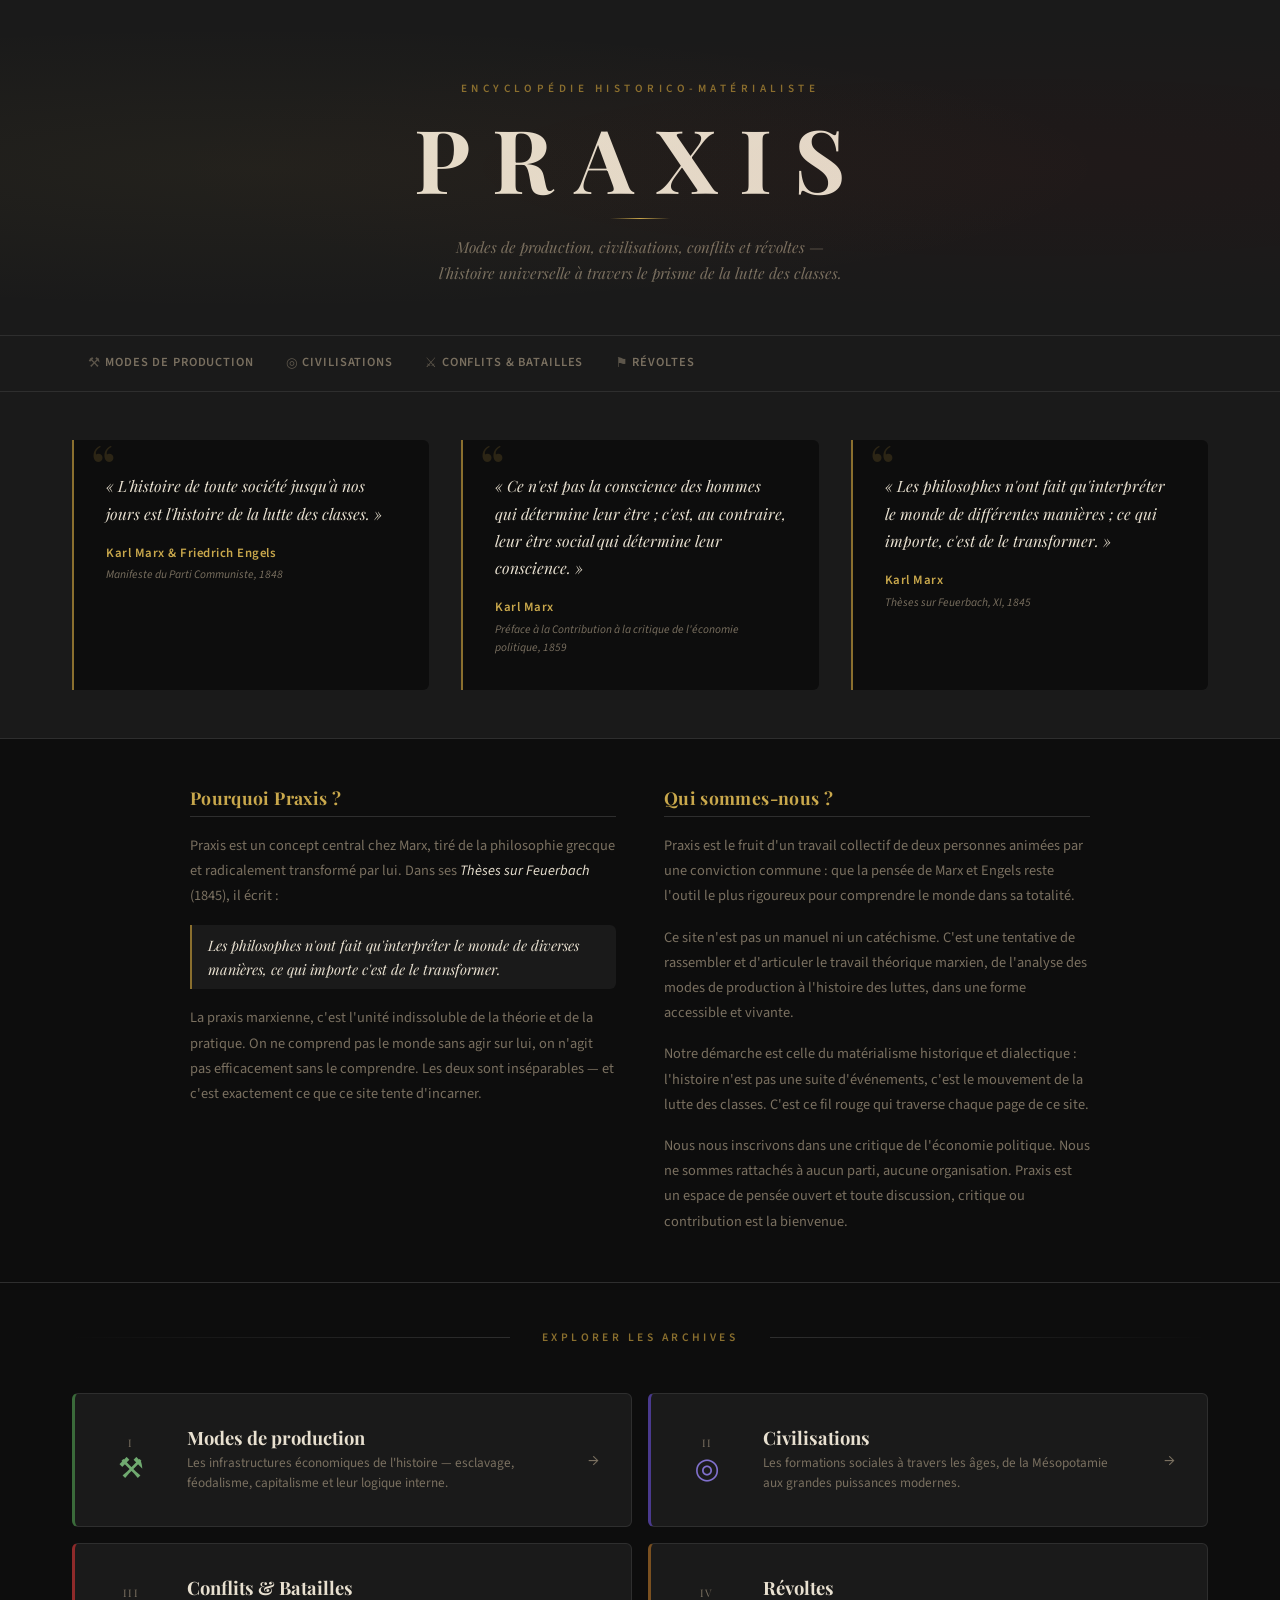
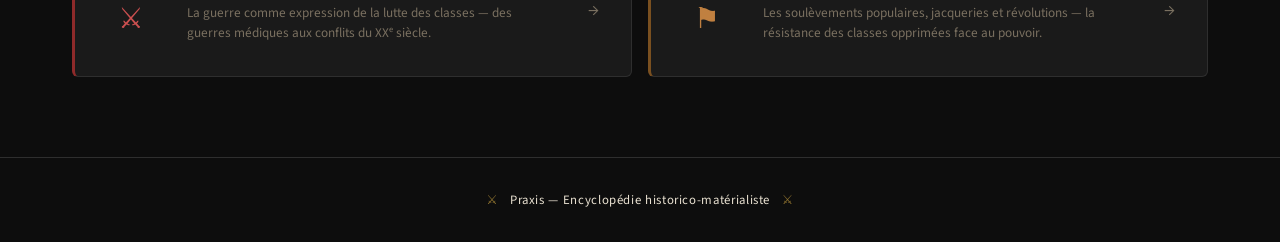
==== commit 203f2cff: "Praxis v1.1 - ajout page de présentation Co-Authored-By: Claude Sonnet 4.6 <noreply@anthropic.com>" ====
--- a/index.html
+++ b/index.html
@@ -123,6 +123,60 @@
       </div>
     </section>
 
+    <!-- PRÉSENTATION ----------------------------------------- -->
+    <section class="presentation" aria-label="Présentation de Praxis">
+      <div class="conteneur">
+        <div class="presentation__grille">
+
+          <div class="presentation__bloc">
+            <h2 class="presentation__titre">Pourquoi Praxis&nbsp;?</h2>
+            <p class="presentation__texte">
+              Praxis est un concept central chez Marx, tiré de la philosophie grecque
+              et radicalement transformé par lui. Dans ses <em>Thèses sur Feuerbach</em>
+              (1845), il écrit&nbsp;:
+            </p>
+            <blockquote class="presentation__citation">
+              Les philosophes n'ont fait qu'interpréter le monde de diverses manières,
+              ce qui importe c'est de le transformer.
+            </blockquote>
+            <p class="presentation__texte">
+              La praxis marxienne, c'est l'unité indissoluble de la théorie et de la
+              pratique. On ne comprend pas le monde sans agir sur lui, on n'agit pas
+              efficacement sans le comprendre. Les deux sont inséparables — et c'est
+              exactement ce que ce site tente d'incarner.
+            </p>
+          </div>
+
+          <div class="presentation__bloc">
+            <h2 class="presentation__titre">Qui sommes-nous&nbsp;?</h2>
+            <p class="presentation__texte">
+              Praxis est le fruit d'un travail collectif de deux personnes animées par
+              une conviction commune&nbsp;: que la pensée de Marx et Engels reste l'outil
+              le plus rigoureux pour comprendre le monde dans sa totalité.
+            </p>
+            <p class="presentation__texte">
+              Ce site n'est pas un manuel ni un catéchisme. C'est une tentative de
+              rassembler et d'articuler le travail théorique marxien, de l'analyse des
+              modes de production à l'histoire des luttes, dans une forme accessible
+              et vivante.
+            </p>
+            <p class="presentation__texte">
+              Notre démarche est celle du matérialisme historique et dialectique&nbsp;:
+              l'histoire n'est pas une suite d'événements, c'est le mouvement de la
+              lutte des classes. C'est ce fil rouge qui traverse chaque page de ce site.
+            </p>
+            <p class="presentation__texte">
+              Nous nous inscrivons dans une critique de l'économie politique. Nous ne
+              sommes rattachés à aucun parti, aucune organisation. Praxis est un espace
+              de pensée ouvert et toute discussion, critique ou contribution est la
+              bienvenue.
+            </p>
+          </div>
+
+        </div>
+      </div>
+    </section>
+
     <!-- ACCÈS AUX 4 SECTIONS --------------------------------- -->
     <section class="section-acces" aria-labelledby="acces-titre">
       <div class="conteneur">
--- a/css/style.css
+++ b/css/style.css
@@ -449,6 +449,71 @@
   font-size: 0.72rem;
   color: var(--couleur-texte-dim);
   font-style: italic;
+}
+
+/* ------------------------------------------------------------
+   6b. PAGE D'ACCUEIL — PRÉSENTATION
+   ------------------------------------------------------------ */
+
+.presentation {
+  padding: var(--espace-xl) 0;
+  border-bottom: 1px solid var(--couleur-bordure);
+}
+
+.presentation__grille {
+  display: grid;
+  grid-template-columns: 1fr 1fr;
+  gap: var(--espace-xl);
+  max-width: 900px;
+  margin: 0 auto;
+}
+
+.presentation__titre {
+  font-family: var(--police-titre);
+  font-size: 1.1rem;
+  font-weight: 700;
+  color: var(--couleur-accent);
+  letter-spacing: 0.02em;
+  margin-bottom: var(--espace-m);
+  padding-bottom: var(--espace-s);
+  border-bottom: 1px solid var(--couleur-bordure);
+}
+
+.presentation__texte {
+  font-size: 0.9rem;
+  line-height: 1.75;
+  color: var(--couleur-texte-dim);
+  margin-bottom: var(--espace-m);
+}
+
+.presentation__texte em {
+  color: var(--couleur-texte);
+  font-style: italic;
+}
+
+.presentation__texte:last-child {
+  margin-bottom: 0;
+}
+
+.presentation__citation {
+  position: relative;
+  margin: var(--espace-m) 0;
+  padding: var(--espace-s) var(--espace-m);
+  border-left: 2px solid var(--couleur-accent-dim);
+  font-family: var(--police-titre);
+  font-style: italic;
+  font-size: 0.9rem;
+  line-height: 1.7;
+  color: var(--couleur-texte);
+  background-color: var(--couleur-surface);
+  border-radius: 0 var(--rayon-m) var(--rayon-m) 0;
+}
+
+@media (max-width: 700px) {
+  .presentation__grille {
+    grid-template-columns: 1fr;
+    gap: var(--espace-l);
+  }
 }
 
 /* ------------------------------------------------------------
@@ -1485,6 +1550,18 @@
   color: var(--couleur-texte-dim);
 }
 
+/* Tag cliquable (révoltes liées, etc.) */
+a.tag, .tag--lien {
+  text-decoration: none;
+  cursor: pointer;
+  color: var(--couleur-accent);
+  border-color: rgba(201, 168, 76, 0.4);
+}
+a.tag:hover, .tag--lien:hover {
+  background-color: rgba(201, 168, 76, 0.08);
+  border-color: var(--couleur-accent);
+}
+
 /* Badge résultat révolte */
 .badge-victoire    { background: rgba(58, 106, 58, 0.2); color: var(--couleur-production-clair); border-color: var(--couleur-production); }
 .badge-defaite     { background: rgba(142, 42, 42, 0.2); color: var(--couleur-conflits-clair);   border-color: var(--couleur-conflits); }
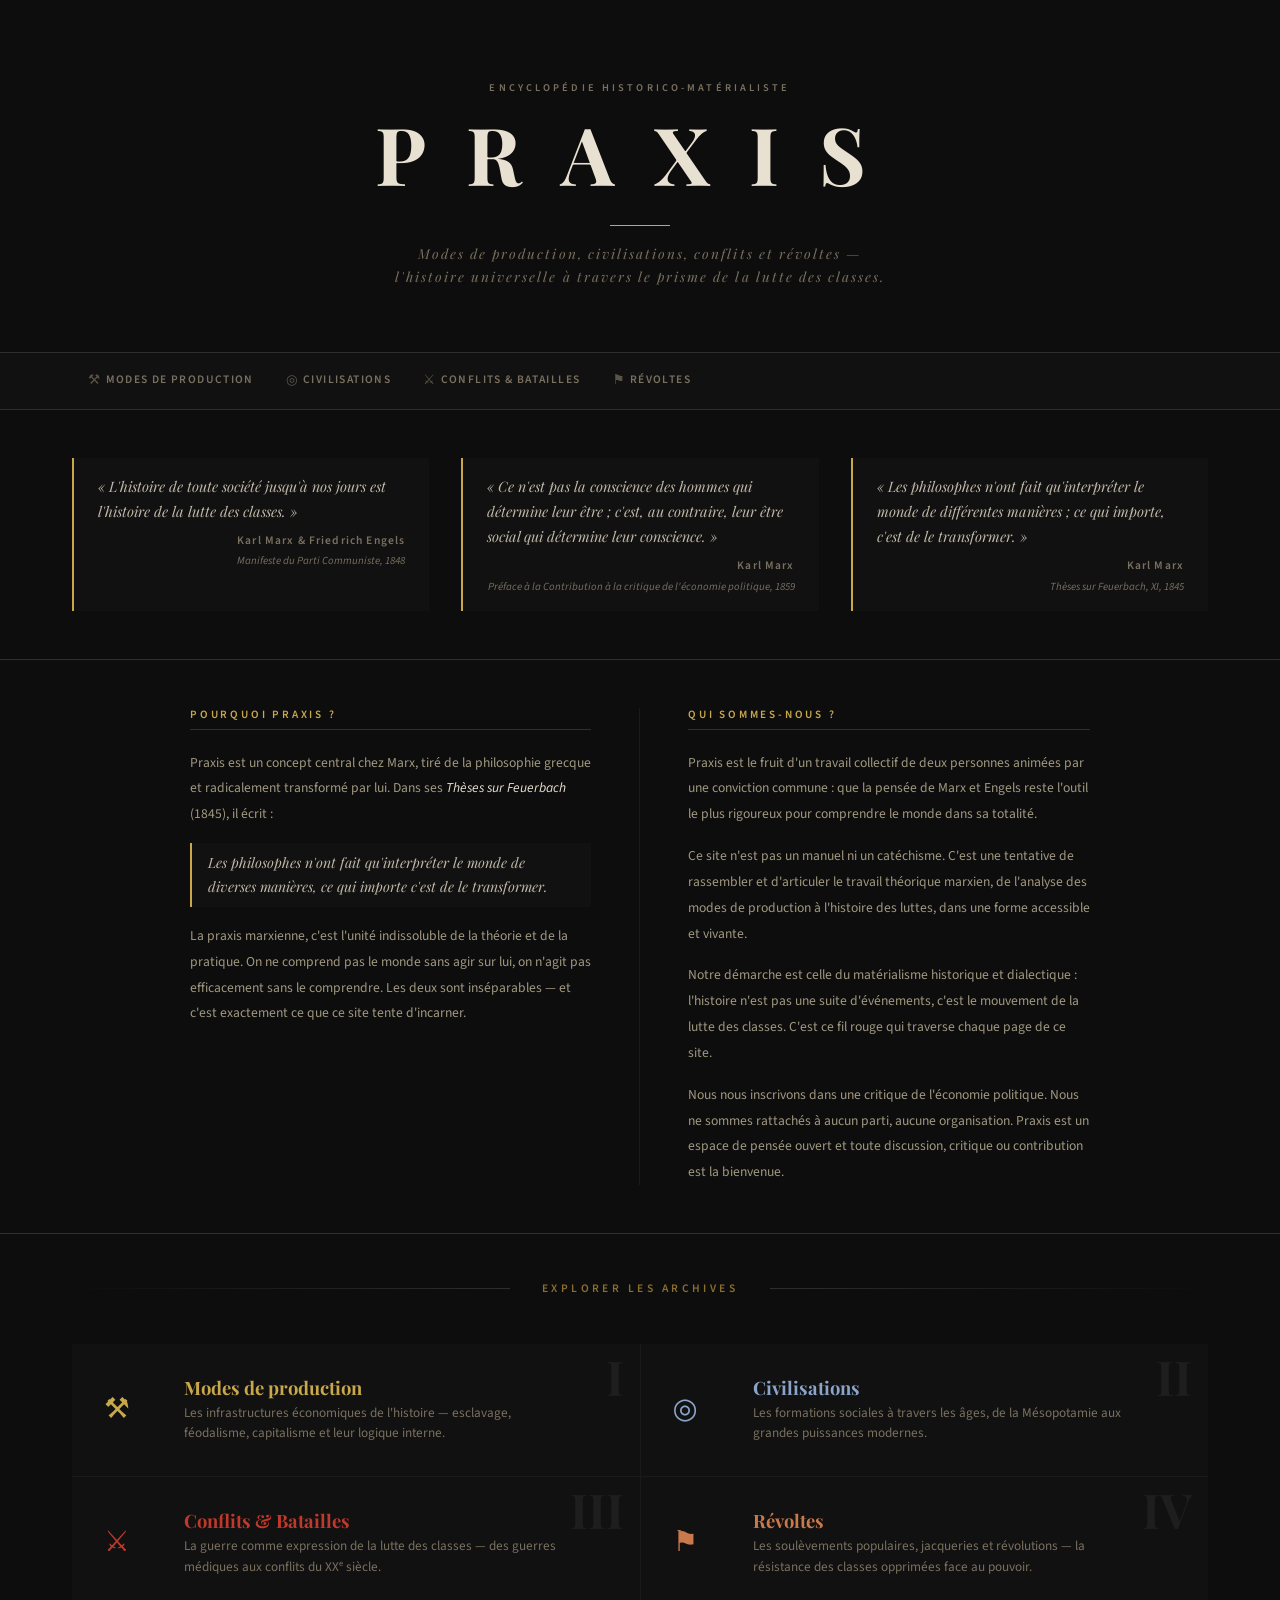
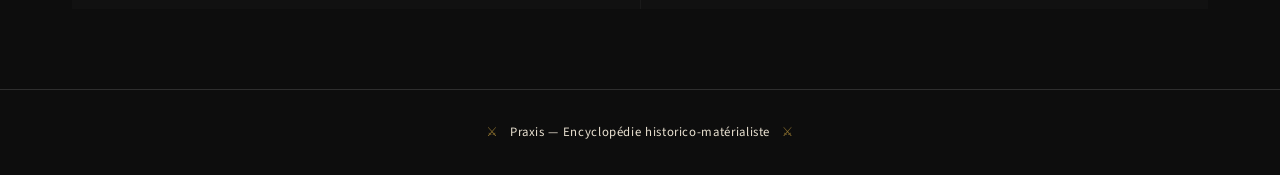
==== commit c3618942: "fix : cache-bust CSS v=2 pour forcer rechargement navigateur" ====
--- a/index.html
+++ b/index.html
@@ -10,7 +10,7 @@
   <link rel="preconnect" href="https://fonts.gstatic.com" crossorigin>
   <link href="https://fonts.googleapis.com/css2?family=Playfair+Display:ital,wght@0,400;0,700;1,400&family=Source+Sans+Pro:wght@400;600&display=swap" rel="stylesheet">
 
-  <link rel="stylesheet" href="css/style.css">
+  <link rel="stylesheet" href="css/style.css?v=2">
 </head>
 
 <body data-page="accueil">
--- a/css/style.css
+++ b/css/style.css
@@ -20,16 +20,16 @@
   --couleur-texte-dim:   #7a7060;
 
   /* Couleurs des 4 sections */
-  --couleur-production:     #3a6a3a;
-  --couleur-civilisations:  #4a3a8e;
-  --couleur-conflits:       #8e2a2a;
-  --couleur-revoltes:       #7a5020;
+  --couleur-production:     #c9a84c;
+  --couleur-civilisations:  #8ba5c9;
+  --couleur-conflits:       #c0392b;
+  --couleur-revoltes:       #c97a4c;
 
   /* Couleurs des 4 sections — teintes claires (texte / icônes) */
-  --couleur-production-clair:    #70aa70;
-  --couleur-civilisations-clair: #8070cc;
+  --couleur-production-clair:    #d4b86a;
+  --couleur-civilisations-clair: #a0b8d8;
   --couleur-conflits-clair:      #cc5050;
-  --couleur-revoltes-clair:      #c08040;
+  --couleur-revoltes-clair:      #d4904e;
 
   /* Typographie */
   --police-titre:  'Playfair Display', Georgia, 'Times New Roman', serif;
@@ -201,62 +201,49 @@
    ------------------------------------------------------------ */
 
 .site-entete {
-  position: relative;
-  background-color: var(--couleur-surface);
+  padding: 5rem 3rem 4rem;
+  text-align: center;
   border-bottom: 1px solid var(--couleur-bordure);
-  padding: var(--espace-xxl) 0 var(--espace-xl);
-  text-align: center;
-  overflow: hidden;
-}
-
-/* Halo de couleur en arrière-plan */
-.site-entete::before {
-  content: '';
-  position: absolute;
-  inset: 0;
-  background-image:
-    radial-gradient(ellipse at 20% 50%, rgba(201, 168, 76, 0.05) 0%, transparent 60%),
-    radial-gradient(ellipse at 80% 50%, rgba(139, 0, 0, 0.05) 0%, transparent 60%);
-  pointer-events: none;
 }
 
 .site-entete__surtitre {
   font-family: var(--police-corps);
-  font-size: 0.7rem;
+  font-size: 0.65rem;
   font-weight: 600;
-  letter-spacing: 0.4em;
+  letter-spacing: 0.3em;
   text-transform: uppercase;
-  color: var(--couleur-accent-dim);
+  color: #7a7060;
   margin-bottom: var(--espace-m);
 }
 
 /* Titre principal "PRAXIS" */
 .site-entete__titre {
   font-family: var(--police-titre);
-  font-size: clamp(3rem, 8vw, 5.5rem);
+  font-size: 5rem;
   font-weight: 700;
-  letter-spacing: 0.25em;
+  letter-spacing: 0.5em;
   text-transform: uppercase;
   color: var(--couleur-texte);
   margin-bottom: 0;
   line-height: 1;
 }
 
-/* Ligne dorée sous le titre */
+/* Séparateur doré sous le titre */
 .site-entete__titre::after {
   content: '';
   display: block;
   width: 60px;
   height: 1px;
-  background: linear-gradient(to right, transparent, var(--couleur-accent), transparent);
-  margin: var(--espace-m) auto 0;
+  background: #c9a84c;
+  margin: 2rem auto 0;
 }
 
 .site-entete__sous-titre {
-  color: var(--couleur-texte-dim);
-  font-size: 0.95rem;
+  color: #7a7060;
+  font-size: 0.85rem;
   font-style: italic;
   font-family: var(--police-titre);
+  letter-spacing: 0.15em;
   max-width: 520px;
   margin: var(--espace-m) auto 0;
   line-height: 1.7;
@@ -267,8 +254,8 @@
    ------------------------------------------------------------ */
 
 .nav-principale {
-  background-color: var(--couleur-surface);
-  border-bottom: 1px solid var(--couleur-bordure);
+  background-color: #111111;
+  border-bottom: 1px solid #2e2e2e;
   position: sticky;
   top: 0;
   z-index: 100;
@@ -277,6 +264,7 @@
 .nav-principale__barre {
   display: flex;
   align-items: stretch;
+  min-height: 52px;
   overflow-x: auto;
   scrollbar-width: none;
 }
@@ -285,20 +273,20 @@
   display: none;
 }
 
-/* Logo "Praxis" dans la nav — visible sur les pages internes */
+/* Logo "PRAXIS" dans la nav — visible sur les pages internes */
 .nav-principale__logo {
   display: flex;
   align-items: center;
   padding: 0 var(--espace-l) 0 0;
   font-family: var(--police-titre);
-  font-size: 0.95rem;
+  font-size: 0.9rem;
   font-weight: 700;
-  letter-spacing: 0.18em;
+  letter-spacing: 0.3em;
   text-transform: uppercase;
-  color: var(--couleur-accent);
+  color: #c9a84c;
   text-decoration: none;
   flex-shrink: 0;
-  border-right: 1px solid var(--couleur-bordure);
+  border-right: 1px solid #2e2e2e;
   margin-right: var(--espace-s);
   transition: color var(--transition);
 }
@@ -327,10 +315,10 @@
   align-items: center;
   gap: var(--espace-xs);
   padding: var(--espace-m) var(--espace-m);
-  color: var(--couleur-texte-dim);
-  font-size: 0.78rem;
+  color: #7a7060;
+  font-size: 0.72rem;
   font-weight: 600;
-  letter-spacing: 0.07em;
+  letter-spacing: 0.12em;
   text-transform: uppercase;
   border-bottom: 2px solid transparent;
   white-space: nowrap;
@@ -381,7 +369,7 @@
 
 .section-citations {
   padding: var(--espace-xl) 0;
-  background-color: var(--couleur-surface);
+  background-color: var(--couleur-fond);
   border-bottom: 1px solid var(--couleur-bordure);
 }
 
@@ -392,62 +380,44 @@
 }
 
 .citation {
-  position: relative;
-  padding: var(--espace-l);
-  border-left: 2px solid var(--couleur-accent-dim);
-  background-color: var(--couleur-fond);
-  border-radius: 0 var(--rayon-m) var(--rayon-m) 0;
+  padding: 1rem 1.5rem;
+  border-left: 2px solid #c9a84c;
+  background-color: #111111;
   margin: 0;
-  /* Légère transition au survol */
   transition: border-color var(--transition);
 }
 
 .citation:hover {
-  border-left-color: var(--couleur-accent);
-}
-
-/* Guillemet décoratif */
-.citation::before {
-  content: '\201C';
-  position: absolute;
-  top: -0.1em;
-  left: var(--espace-m);
-  font-family: var(--police-titre);
-  font-size: 4rem;
-  line-height: 1;
-  color: var(--couleur-accent-dim);
-  opacity: 0.25;
-  pointer-events: none;
-  user-select: none;
+  border-left-color: var(--couleur-texte);
 }
 
 .citation__texte {
   font-family: var(--police-titre);
   font-style: italic;
-  font-size: 0.975rem;
+  font-size: 0.9rem;
   line-height: 1.75;
-  color: var(--couleur-texte);
-  margin-bottom: var(--espace-m);
-  position: relative; /* passe au-dessus du guillemet décoratif */
+  color: #c0b8a8;
+  margin-bottom: var(--espace-s);
 }
 
 .citation__source {
   display: flex;
   flex-direction: column;
-  gap: 3px;
+  gap: 2px;
+  text-align: right;
 }
 
 .citation__auteur {
   font-style: normal;
-  font-size: 0.8rem;
+  font-size: 0.72rem;
   font-weight: 600;
-  letter-spacing: 0.04em;
-  color: var(--couleur-accent);
+  letter-spacing: 0.1em;
+  color: #7a7060;
 }
 
 .citation__oeuvre {
-  font-size: 0.72rem;
-  color: var(--couleur-texte-dim);
+  font-size: 0.68rem;
+  color: #7a7060;
   font-style: italic;
 }
 
@@ -463,26 +433,42 @@
 .presentation__grille {
   display: grid;
   grid-template-columns: 1fr 1fr;
-  gap: var(--espace-xl);
+  gap: 0;
   max-width: 900px;
   margin: 0 auto;
 }
 
+.presentation__bloc {
+  padding: 0 var(--espace-xl);
+}
+
+.presentation__bloc:first-child {
+  padding-left: 0;
+  border-right: 1px solid #1a1a1a;
+  padding-right: var(--espace-xl);
+}
+
+.presentation__bloc:last-child {
+  padding-right: 0;
+  padding-left: var(--espace-xl);
+}
+
 .presentation__titre {
-  font-family: var(--police-titre);
-  font-size: 1.1rem;
-  font-weight: 700;
-  color: var(--couleur-accent);
-  letter-spacing: 0.02em;
-  margin-bottom: var(--espace-m);
+  font-family: var(--police-corps);
+  font-size: 0.7rem;
+  font-weight: 600;
+  color: #c9a84c;
+  letter-spacing: 0.25em;
+  text-transform: uppercase;
+  margin-bottom: 1.2rem;
   padding-bottom: var(--espace-s);
-  border-bottom: 1px solid var(--couleur-bordure);
+  border-bottom: 1px solid #2e2e2e;
 }
 
 .presentation__texte {
-  font-size: 0.9rem;
-  line-height: 1.75;
-  color: var(--couleur-texte-dim);
+  font-size: 0.85rem;
+  line-height: 1.9;
+  color: #a09880;
   margin-bottom: var(--espace-m);
 }
 
@@ -496,23 +482,30 @@
 }
 
 .presentation__citation {
-  position: relative;
   margin: var(--espace-m) 0;
   padding: var(--espace-s) var(--espace-m);
-  border-left: 2px solid var(--couleur-accent-dim);
+  border-left: 2px solid #c9a84c;
   font-family: var(--police-titre);
   font-style: italic;
-  font-size: 0.9rem;
+  font-size: 0.88rem;
   line-height: 1.7;
-  color: var(--couleur-texte);
-  background-color: var(--couleur-surface);
-  border-radius: 0 var(--rayon-m) var(--rayon-m) 0;
+  color: #c0b8a8;
+  background-color: #111111;
 }
 
 @media (max-width: 700px) {
   .presentation__grille {
     grid-template-columns: 1fr;
-    gap: var(--espace-l);
+  }
+  .presentation__bloc:first-child {
+    border-right: none;
+    border-bottom: 1px solid #1a1a1a;
+    padding-right: 0;
+    padding-bottom: var(--espace-l);
+  }
+  .presentation__bloc:last-child {
+    padding-left: 0;
+    padding-top: var(--espace-l);
   }
 }
 
@@ -552,11 +545,12 @@
   background: linear-gradient(to left, transparent, var(--couleur-bordure));
 }
 
-/* Grille 2×2 */
+/* Grille 2×2 — séparateurs via gap + fond #1a1a1a */
 .acces-grille {
   display: grid;
   grid-template-columns: repeat(2, 1fr);
-  gap: var(--espace-m);
+  gap: 1px;
+  background-color: #1a1a1a;
 }
 
 /* Carte individuelle */
@@ -565,94 +559,53 @@
   align-items: center;
   gap: var(--espace-l);
   padding: var(--espace-l) var(--espace-l);
-  background-color: var(--couleur-surface);
-  border: 1px solid var(--couleur-bordure);
-  border-left-width: 3px;
-  border-radius: var(--rayon-m);
+  background-color: #111111;
   text-decoration: none;
   color: var(--couleur-texte);
-  transition:
-    transform var(--transition),
-    box-shadow var(--transition),
-    border-color var(--transition),
-    background-color var(--transition);
+  transition: background-color var(--transition);
   position: relative;
   overflow: hidden;
   min-height: 120px;
 }
 
 .acces-carte:hover {
-  transform: translateY(-3px);
-  box-shadow: 0 8px 28px rgba(0, 0, 0, 0.45);
-  color: var(--couleur-texte);
-}
-
-/* Couleur de bord gauche et hover par section */
-.acces-carte--production {
-  border-left-color: var(--couleur-production);
-}
-.acces-carte--production:hover {
-  border-color: var(--couleur-production);
-  background-color: #151e15;
-}
-
-.acces-carte--civilisations {
-  border-left-color: var(--couleur-civilisations);
-}
-.acces-carte--civilisations:hover {
-  border-color: var(--couleur-civilisations);
-  background-color: #141320;
-}
-
-.acces-carte--conflits {
-  border-left-color: var(--couleur-conflits);
-}
-.acces-carte--conflits:hover {
-  border-color: var(--couleur-conflits);
-  background-color: #1e1212;
-}
-
-.acces-carte--revoltes {
-  border-left-color: var(--couleur-revoltes);
-}
-.acces-carte--revoltes:hover {
-  border-color: var(--couleur-revoltes);
-  background-color: #1c1610;
-}
-
-/* En-tête gauche : numéro + icône */
+  background-color: #161616;
+  color: var(--couleur-texte);
+}
+
+/* Numéro géant en fond — absolu top-right */
+.acces-carte__numero {
+  position: absolute;
+  top: var(--espace-s);
+  right: var(--espace-m);
+  font-family: var(--police-titre);
+  font-size: 3rem;
+  font-weight: 700;
+  color: #1e1e1e;
+  line-height: 1;
+  pointer-events: none;
+  user-select: none;
+  text-transform: uppercase;
+}
+
+/* En-tête gauche : icône seule (numéro retiré du flux) */
 .acces-carte__en-tete {
   display: flex;
-  flex-direction: column;
-  align-items: center;
-  gap: var(--espace-xs);
+  align-items: center;
   flex-shrink: 0;
   width: 48px;
-}
-
-.acces-carte__numero {
-  font-family: var(--police-titre);
-  font-size: 0.65rem;
-  font-weight: 400;
-  letter-spacing: 0.1em;
-  color: var(--couleur-texte-dim);
-  text-transform: uppercase;
 }
 
 .acces-carte__icone {
   font-size: 1.8rem;
   line-height: 1;
-  transition: transform var(--transition), color var(--transition);
-}
-
-.acces-carte--production    .acces-carte__icone { color: var(--couleur-production-clair); }
-.acces-carte--civilisations .acces-carte__icone { color: var(--couleur-civilisations-clair); }
-.acces-carte--conflits      .acces-carte__icone { color: var(--couleur-conflits-clair); }
-.acces-carte--revoltes      .acces-carte__icone { color: var(--couleur-revoltes-clair); }
-
-.acces-carte:hover .acces-carte__icone {
-  transform: scale(1.12);
-}
+  transition: color var(--transition);
+}
+
+.acces-carte--production    .acces-carte__icone { color: #c9a84c; }
+.acces-carte--civilisations .acces-carte__icone { color: #8ba5c9; }
+.acces-carte--conflits      .acces-carte__icone { color: #c0392b; }
+.acces-carte--revoltes      .acces-carte__icone { color: #c97a4c; }
 
 /* Corps de la carte : titre + description */
 .acces-carte__corps {
@@ -663,30 +616,36 @@
 .acces-carte__titre {
   font-family: var(--police-titre);
   font-size: 1.15rem;
-  color: var(--couleur-texte);
   margin-bottom: var(--espace-xs);
   line-height: 1.25;
-}
+  transition: color var(--transition);
+}
+
+/* Couleur du titre par section */
+.acces-carte--production    .acces-carte__titre { color: #c9a84c; }
+.acces-carte--civilisations .acces-carte__titre { color: #8ba5c9; }
+.acces-carte--conflits      .acces-carte__titre { color: #c0392b; }
+.acces-carte--revoltes      .acces-carte__titre { color: #c97a4c; }
 
 .acces-carte__description {
   font-size: 0.83rem;
-  color: var(--couleur-texte-dim);
+  color: #7a7060;
   line-height: 1.55;
   margin: 0;
 }
 
-/* Flèche droite */
+/* Flèche — invisible par défaut, apparaît au hover */
 .acces-carte__fleche {
   font-size: 1.1rem;
-  color: var(--couleur-texte-dim);
+  color: var(--couleur-accent);
   flex-shrink: 0;
-  transition: transform var(--transition), color var(--transition);
+  opacity: 0;
+  transition: opacity var(--transition);
   margin-left: var(--espace-s);
 }
 
 .acces-carte:hover .acces-carte__fleche {
-  transform: translateX(5px);
-  color: var(--couleur-accent);
+  opacity: 1;
 }
 
 /* ------------------------------------------------------------
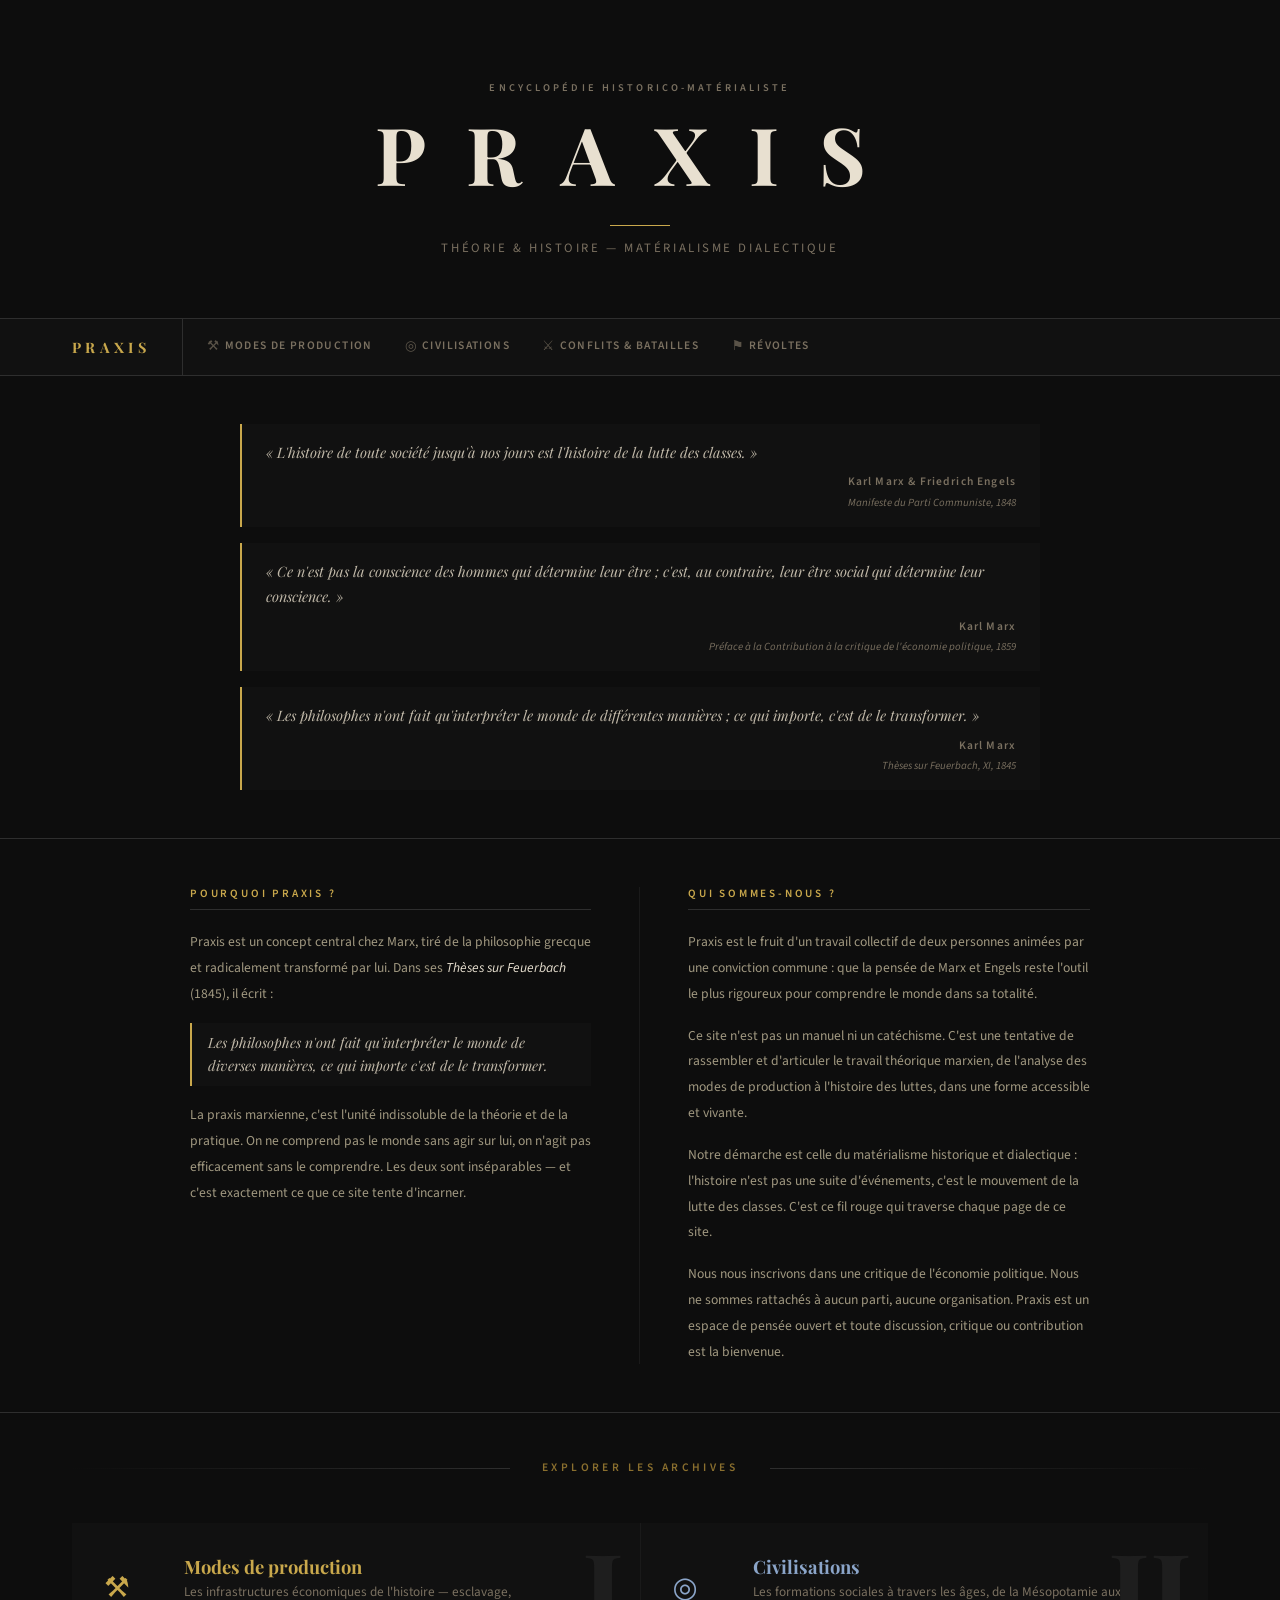
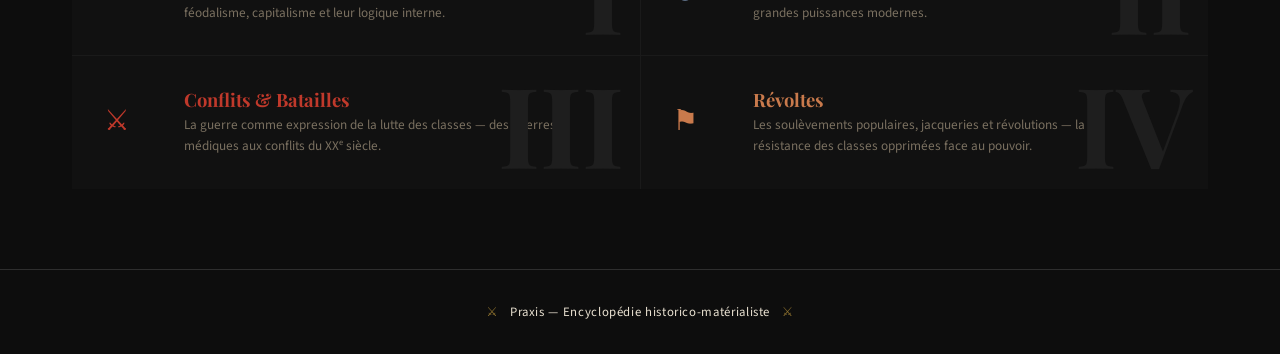
==== commit 504ec42a: "design(accueil) : 4 corrections maquette nav/hero/citations/cartes - Nav : logo PRAXIS visible sur t" ====
--- a/index.html
+++ b/index.html
@@ -10,7 +10,7 @@
   <link rel="preconnect" href="https://fonts.gstatic.com" crossorigin>
   <link href="https://fonts.googleapis.com/css2?family=Playfair+Display:ital,wght@0,400;0,700;1,400&family=Source+Sans+Pro:wght@400;600&display=swap" rel="stylesheet">
 
-  <link rel="stylesheet" href="css/style.css?v=2">
+  <link rel="stylesheet" href="css/style.css?v=3">
 </head>
 
 <body data-page="accueil">
@@ -23,8 +23,7 @@
       <p class="site-entete__surtitre">Encyclopédie historico-matérialiste</p>
       <h1 class="site-entete__titre">Praxis</h1>
       <p class="site-entete__sous-titre">
-        Modes de production, civilisations, conflits et révoltes —<br>
-        l'histoire universelle à travers le prisme de la lutte des classes.
+        Théorie &amp; Histoire — Matérialisme dialectique
       </p>
     </div>
   </header>
--- a/css/style.css
+++ b/css/style.css
@@ -240,13 +240,13 @@
 
 .site-entete__sous-titre {
   color: #7a7060;
-  font-size: 0.85rem;
-  font-style: italic;
-  font-family: var(--police-titre);
-  letter-spacing: 0.15em;
-  max-width: 520px;
+  font-size: 0.8rem;
+  font-style: normal;
+  font-family: var(--police-corps);
+  letter-spacing: 0.2em;
+  text-transform: uppercase;
   margin: var(--espace-m) auto 0;
-  line-height: 1.7;
+  line-height: 1;
 }
 
 /* ------------------------------------------------------------
@@ -295,10 +295,7 @@
   color: var(--couleur-texte);
 }
 
-/* Masquer le logo sur la page d'accueil (le grand header suffit) */
-[data-page="accueil"] .nav-principale__logo {
-  display: none;
-}
+/* Logo visible sur toutes les pages dont l'accueil */
 
 .nav-principale__liste {
   display: flex;
@@ -374,9 +371,11 @@
 }
 
 .citations-grille {
-  display: grid;
-  grid-template-columns: repeat(3, 1fr);
-  gap: var(--espace-l);
+  display: flex;
+  flex-direction: column;
+  gap: var(--espace-m);
+  max-width: 800px;
+  margin: 0 auto;
 }
 
 .citation {
@@ -573,13 +572,14 @@
   color: var(--couleur-texte);
 }
 
-/* Numéro géant en fond — absolu top-right */
+/* Numéro géant en fond — absolu centré */
 .acces-carte__numero {
   position: absolute;
-  top: var(--espace-s);
+  top: 50%;
   right: var(--espace-m);
-  font-family: var(--police-titre);
-  font-size: 3rem;
+  transform: translateY(-50%);
+  font-family: var(--police-titre);
+  font-size: 7rem;
   font-weight: 700;
   color: #1e1e1e;
   line-height: 1;
